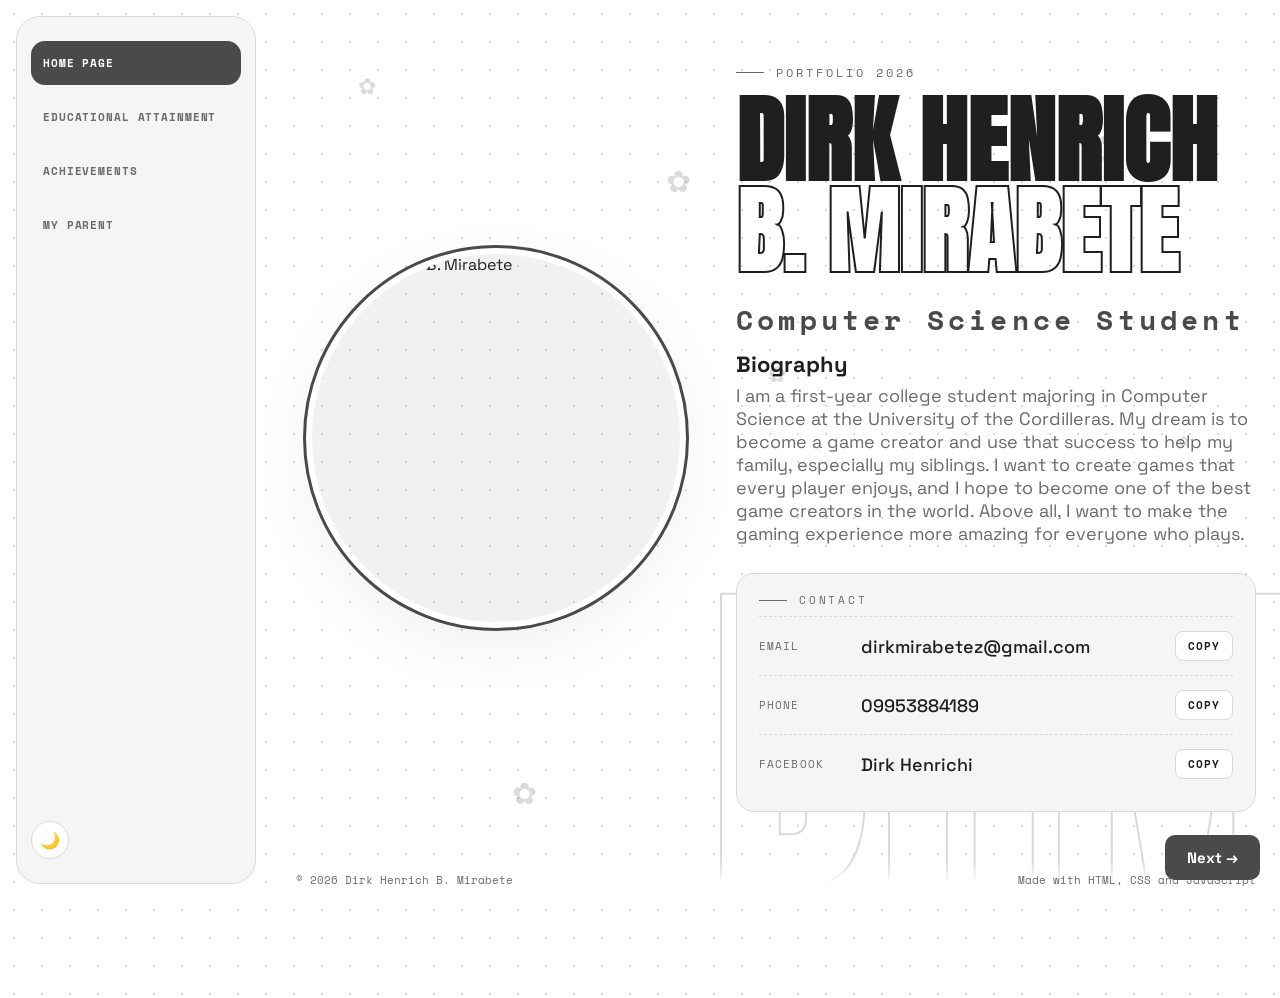
==== index.html @ df60d77c "Add files via upload" ====
<!DOCTYPE html>
<html lang="en" data-theme="light">
<head>
  <meta charset="UTF-8">
  <meta name="viewport" content="width=device-width, initial-scale=1.0">
  <title>Dirk Henrich B. Mirabete | Portfolio 2026</title>
  <link rel="stylesheet" href="style.css">
</head>
<body>
  <nav class="nav">
    <div class="nav-links">
      <a class="active" href="index.html">Home Page</a>
      <a href="education.html">Educational Attainment</a>
      <a href="achievements.html">Achievements</a>
      <a href="family.html">My parent</a>
    </div>
    <button class="theme-toggle" aria-label="Toggle theme"></button>
  </nav>

  <main>
    <section class="hero">
      <div class="photo"><img src="assets/dirk-portrait.png" alt="Dirk Henrich B. Mirabete" width="1254" height="1254"></div>
      <div>
        <div class="eyebrow">Portfolio 2026</div>
        <h1 class="name">Dirk Henrich<span class="outline">B. Mirabete</span></h1>
        <div class="course">Computer Science Student</div>
        <h2>Biography</h2>
        <p class="sub">I am a first-year college student majoring in Computer Science at the University of the Cordilleras. My dream is to become a game creator and use that success to help my family, especially my siblings. I want to create games that every player enjoys, and I hope to become one of the best game creators in the world. Above all, I want to make the gaming experience more amazing for everyone who plays.</p>

        <div class="contact">
          <div class="eyebrow">Contact</div>
          <div class="row"><span class="label">Email</span><span class="value">dirkmirabetez@gmail.com</span><button class="copy" data-copy="dirkmirabetez@gmail.com">COPY</button></div>
          <div class="row"><span class="label">Phone</span><span class="value">09953884189</span><button class="copy" data-copy="09953884189">COPY</button></div>
          <div class="row"><span class="label">Facebook</span><span class="value">Dirk Henrichi</span><button class="copy" data-copy="Dirk Henrichi">COPY</button></div>
        </div>
      </div>
    </section>
    <div class="bigtext">DHM</div>
  </main>

  <div class="pager">
    <a class="btn next" href="education.html">Next →</a>
  </div>
  <footer><span>© 2026 Dirk Henrich B. Mirabete</span><span>Made with HTML, CSS and JavaScript</span></footer>
  <script src="script.js"></script>
</body>
</html>
---- style.css ----
@import url('https://fonts.googleapis.com/css2?family=Anton&family=Space+Grotesk:wght@400;500;700&family=Space+Mono:wght@400;700&display=swap');

:root {
  --bg: #ffffff;
  --text: #1f1f1f;
  --muted: #6b6b6b;
  --accent: #4a4a4a;
  --accent-soft: rgba(74, 74, 74, 0.08);
  --card: #f5f5f5;
  --border: #d9d9d9;
  --petal: rgba(74, 74, 74, 0.2);
  --on-accent: #ffffff;
  --sidebar-width: 240px;
}
:root[data-theme="dark"] {
  --bg: #141414;
  --text: #ffffff;
  --muted: #a8a8a8;
  --accent: #cfcfcf;
  --accent-soft: rgba(207, 207, 207, 0.12);
  --card: #1e1e1e;
  --border: #333333;
  --petal: rgba(207, 207, 207, 0.25);
  --on-accent: #141414;
}

* { box-sizing: border-box; margin: 0; padding: 0; }
html { scroll-behavior: smooth; }
body {
  font-family: 'Space Grotesk', sans-serif;
  background: var(--bg);
  color: var(--text);
  min-height: 100vh;
  padding-left: calc(var(--sidebar-width) + 32px);
  overflow-x: hidden;
  transition: background .3s, color .3s;
  background-image: radial-gradient(var(--border) 1px, transparent 1px);
  background-size: 28px 28px;
}

/* NAV */
.nav {
  position: fixed; top: 16px; bottom: 16px; left: 16px;
  width: var(--sidebar-width);
  display: flex; flex-direction: column; align-items: stretch; justify-content: space-between; gap: 24px;
  overflow-y: auto;
  padding: 24px 14px; border-radius: 24px;
  background: var(--card); border: 1px solid var(--border);
  z-index: 50; backdrop-filter: blur(8px);
}
.nav-links { display: flex; flex-direction: column; gap: 10px; }
.nav-links a {
  font-family: 'Space Mono', monospace; font-size: 11px; font-weight: 700;
  letter-spacing: .08em; text-transform: uppercase; text-decoration: none;
  color: var(--muted); padding: 14px 12px; border-radius: 14px; transition: .2s;
}
.nav-links a:hover { color: var(--accent); }
.nav-links a.active { background: var(--accent); color: #fff; }
.nav-links a:focus-visible, .theme-toggle:focus-visible { outline: 2px solid var(--accent); outline-offset: 3px; }

.theme-toggle {
  border: 1px solid var(--border); background: var(--bg); color: var(--text);
  border-radius: 999px; width: 38px; height: 38px; cursor: pointer; font-size: 16px;
}

/* LAYOUT */
main { max-width: 1100px; margin: 0 auto; padding: 64px 24px 140px; position: relative; z-index: 2; }
.eyebrow {
  font-family: 'Space Mono', monospace; font-size: 12px; letter-spacing: .25em;
  color: var(--muted); display: flex; align-items: center; gap: 12px; text-transform: uppercase;
}
.eyebrow::before { content: ""; width: 28px; height: 1px; background: var(--muted); }

/* HOME */
.hero { display: grid; grid-template-columns: minmax(0, 1fr) minmax(0, 1.3fr); gap: 40px; align-items: center; min-height: 70vh; }
.photo {
  width: min(380px, 100%); aspect-ratio: 1; border-radius: 50%; margin: auto;
  border: 6px solid var(--bg); outline: 3px solid var(--accent);
  overflow: hidden; background: var(--accent-soft);
  display: grid; place-items: center; box-shadow: 0 20px 60px var(--accent-soft);
}
.photo img { width: 100%; height: 100%; object-fit: cover; }
.photo .initials { font-family: 'Anton'; font-size: 90px; color: var(--accent); }
.name {
  font-family: 'Anton', sans-serif; font-size: clamp(48px, 8vw, 96px);
  line-height: .95; text-transform: uppercase; margin: 14px 0 22px;
}
.name .outline { color: transparent; -webkit-text-stroke: 2px var(--text); display: block; }
.course { font-family: 'Space Mono', monospace; font-weight: 700; font-size: 28px; letter-spacing: .15em; color: var(--accent); }
.hero h2 { font-size: 22px; margin-top: 10px; }
.hero p.sub { color: var(--muted); margin-top: 6px; font-size: 18px; }

.contact { margin-top: 28px; background: var(--card); border: 1px solid var(--border); border-radius: 18px; padding: 18px 22px; }
.contact .eyebrow { font-size: 11px; margin-bottom: 8px; }
.row { display: grid; grid-template-columns: 90px 1fr auto; align-items: center; gap: 12px; padding: 14px 0; border-top: 1px dashed var(--border); }
.row .label { font-family: 'Space Mono', monospace; font-size: 11px; letter-spacing: .1em; color: var(--muted); text-transform: uppercase; }
.row .value { font-size: 18px; font-weight: 500; word-break: break-all; }
.copy {
  font-family: 'Space Mono', monospace; font-weight: 700; font-size: 11px; letter-spacing: .08em;
  border: 1px solid var(--border); background: var(--bg); color: var(--text);
  padding: 6px 12px; border-radius: 8px; cursor: pointer; transition: .2s;
}
.copy:hover, .copy.done { background: var(--accent); color: #fff; border-color: var(--accent); }

.bigtext {
  position: absolute; right: -20px; bottom: 40px; font-family: 'Anton'; font-size: 340px;
  color: transparent; -webkit-text-stroke: 2px var(--border); z-index: -1; line-height: 1; pointer-events: none;
}

/* SECTION PAGES */
.page-title { font-size: clamp(34px, 6vw, 60px); font-weight: 500; text-align: center; margin-bottom: 14px; }
.page-title span { color: var(--accent); }
.page-sub { text-align: center; color: var(--muted); max-width: 640px; margin: 0 auto 50px; font-size: 17px; }

.timeline { display: grid; grid-template-columns: repeat(3, 1fr); gap: 22px; }
.card {
  background: var(--card); border: 1px solid var(--border); border-radius: 18px;
  padding: 26px 22px; text-align: center; position: relative; transition: .25s;
}
.card:hover { transform: translateY(-6px); border-color: var(--accent); box-shadow: 0 14px 34px var(--accent-soft); }
.card .dot { position: absolute; top: -8px; left: 50%; transform: translateX(-50%); width: 16px; height: 16px; border-radius: 50%; background: var(--accent); box-shadow: 0 0 0 5px var(--accent-soft); }
.card .years { font-family: 'Space Mono', monospace; font-size: 11px; letter-spacing: .12em; color: var(--muted); text-transform: uppercase; }
.card h3 { font-size: 19px; margin: 8px 0 6px; font-weight: 500; }
.card p { color: var(--muted); font-size: 14px; }
.card .badge { width: 90px; height: 90px; margin: 18px auto 0; border-radius: 50%; border: 2px dashed var(--accent); display: grid; place-items: center; color: var(--accent); font-size: 11px; font-family: 'Space Mono', monospace; }
.card .icon { font-size: 38px; margin-bottom: 10px; }
.card .school-logo { width: 120px; height: auto; border: 0; border-radius: 0; }
.school-logo img { display: block; width: 100%; height: auto; }

.grid-3 { display: grid; grid-template-columns: repeat(auto-fit, minmax(240px, 1fr)); gap: 22px; }
.avatar { width: 110px; height: 110px; border-radius: 50%; margin: 0 auto 14px; border: 3px solid var(--accent); background: var(--accent-soft); display: grid; place-items: center; font-family: 'Anton'; font-size: 38px; color: var(--accent); overflow: hidden; }
.avatar img { width: 100%; height: 100%; object-fit: cover; }
.avatar img + span { display: none; }
.parents { grid-template-columns: minmax(0, 420px); justify-content: center; }
.parent-photo { margin: 0 0 16px; border-radius: 12px; overflow: hidden; border: 3px solid var(--accent); }
.parent-photo img { display: block; width: 100%; height: auto; }

.quote { text-align: center; font-size: 24px; max-width: 820px; margin-left: auto; margin-right: auto; line-height: 1.5; margin-top: 60px; font-weight: 300; color: var(--text); }
.quote b { color: var(--accent); font-weight: 500; }

/* PAGER */
.pager { position: fixed; right: 20px; bottom: 20px; display: flex; gap: 10px; z-index: 60; }
.btn {
  font-family: 'Space Grotesk'; font-weight: 700; font-size: 15px; text-decoration: none;
  background: var(--accent); color: #fff; padding: 11px 20px; border-radius: 10px; transition: .2s;
  border: 2px solid var(--accent);
}
.btn:hover { transform: translateY(-2px); box-shadow: 0 8px 20px var(--accent-soft); }
.btn.ghost { background: var(--bg); color: var(--accent); }
.btn.hidden { display: none; }

footer {
  position: fixed; left: calc(var(--sidebar-width) + 32px); bottom: 0; width: calc(100% - var(--sidebar-width) - 32px); padding: 12px 24px;
  display: flex; justify-content: space-between; font-family: 'Space Mono', monospace;
  font-size: 11px; color: var(--muted); background: linear-gradient(transparent, var(--bg) 60%); z-index: 5;
}

/* PETALS */
.petal { position: fixed; z-index: 1; pointer-events: none; color: var(--petal); animation: float 9s ease-in-out infinite; }
@keyframes float { 0%,100% { transform: translateY(0) rotate(0); } 50% { transform: translateY(-18px) rotate(25deg); } }

/* RESPONSIVE */
@media (max-width: 1180px) {
  .hero { grid-template-columns: 1fr; gap: 30px; }
  .timeline { grid-template-columns: 1fr; }
  .bigtext { display: none; }
  footer span:last-child { display: none; }
}
@media (max-width: 860px) {
  body { padding-left: 0; }
  .nav { position: relative; inset: auto; width: calc(100% - 32px); margin: 16px; padding: 12px; flex-direction: row; align-items: center; gap: 8px; }
  .nav-links { flex-direction: row; flex-wrap: wrap; gap: 6px; }
  .theme-toggle { flex-shrink: 0; }
  main { padding-top: 32px; }
  footer { left: 0; width: 100%; }
  .hero { grid-template-columns: 1fr; gap: 30px; text-align: left; }
  .timeline { grid-template-columns: 1fr; }
  .bigtext { display: none; }
  .nav-links a { padding: 6px 8px; font-size: 10px; }
  footer span:last-child { display: none; }
  .row { grid-template-columns: 70px 1fr auto; }
}
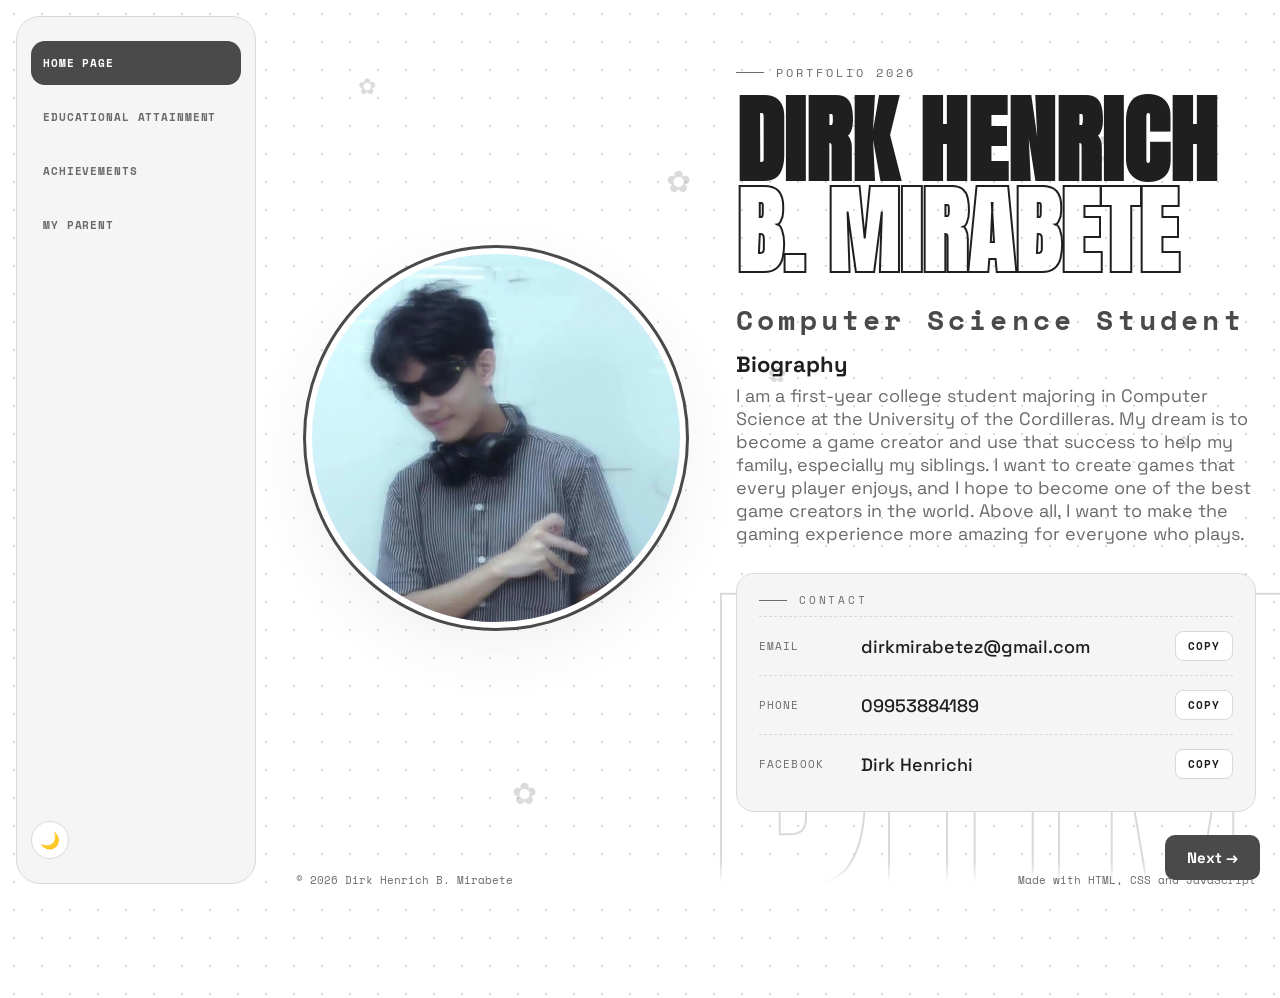
==== commit bc90b37c: "replaced some code and pasted code from a friend's repo" ====
--- a/index.html
+++ b/index.html
@@ -1,3 +1,4 @@
+
 <!DOCTYPE html>
 <html lang="en" data-theme="light">
 <head>
@@ -19,7 +20,9 @@
 
   <main>
     <section class="hero">
-      <div class="photo"><img src="assets/dirk-portrait.png" alt="Dirk Henrich B. Mirabete" width="1254" height="1254"></div>
+      <div class="photo">
+        <img src="photo.jpg.jpg" alt="Dirk Henrich B. Mirabete" width="1254" height="1254">
+      </div>
       <div>
         <div class="eyebrow">Portfolio 2026</div>
         <h1 class="name">Dirk Henrich<span class="outline">B. Mirabete</span></h1>
@@ -29,9 +32,21 @@
 
         <div class="contact">
           <div class="eyebrow">Contact</div>
-          <div class="row"><span class="label">Email</span><span class="value">dirkmirabetez@gmail.com</span><button class="copy" data-copy="dirkmirabetez@gmail.com">COPY</button></div>
-          <div class="row"><span class="label">Phone</span><span class="value">09953884189</span><button class="copy" data-copy="09953884189">COPY</button></div>
-          <div class="row"><span class="label">Facebook</span><span class="value">Dirk Henrichi</span><button class="copy" data-copy="Dirk Henrichi">COPY</button></div>
+          <div class="row">
+            <span class="label">Email</span>
+            <span class="value">dirkmirabetez@gmail.com</span>
+            <button class="copy" data-copy="dirkmirabetez@gmail.com">COPY</button>
+          </div>
+          <div class="row">
+            <span class="label">Phone</span>
+            <span class="value">09953884189</span>
+            <button class="copy" data-copy="09953884189">COPY</button>
+          </div>
+          <div class="row">
+            <span class="label">Facebook</span>
+            <span class="value">Dirk Henrichi</span>
+            <button class="copy" data-copy="Dirk Henrichi">COPY</button>
+          </div>
         </div>
       </div>
     </section>
@@ -41,7 +56,12 @@
   <div class="pager">
     <a class="btn next" href="education.html">Next →</a>
   </div>
-  <footer><span>© 2026 Dirk Henrich B. Mirabete</span><span>Made with HTML, CSS and JavaScript</span></footer>
+
+  <footer>
+    <span>© 2026 Dirk Henrich B. Mirabete</span>
+    <span>Made with HTML, CSS and JavaScript</span>
+  </footer>
+
   <script src="script.js"></script>
 </body>
 </html>
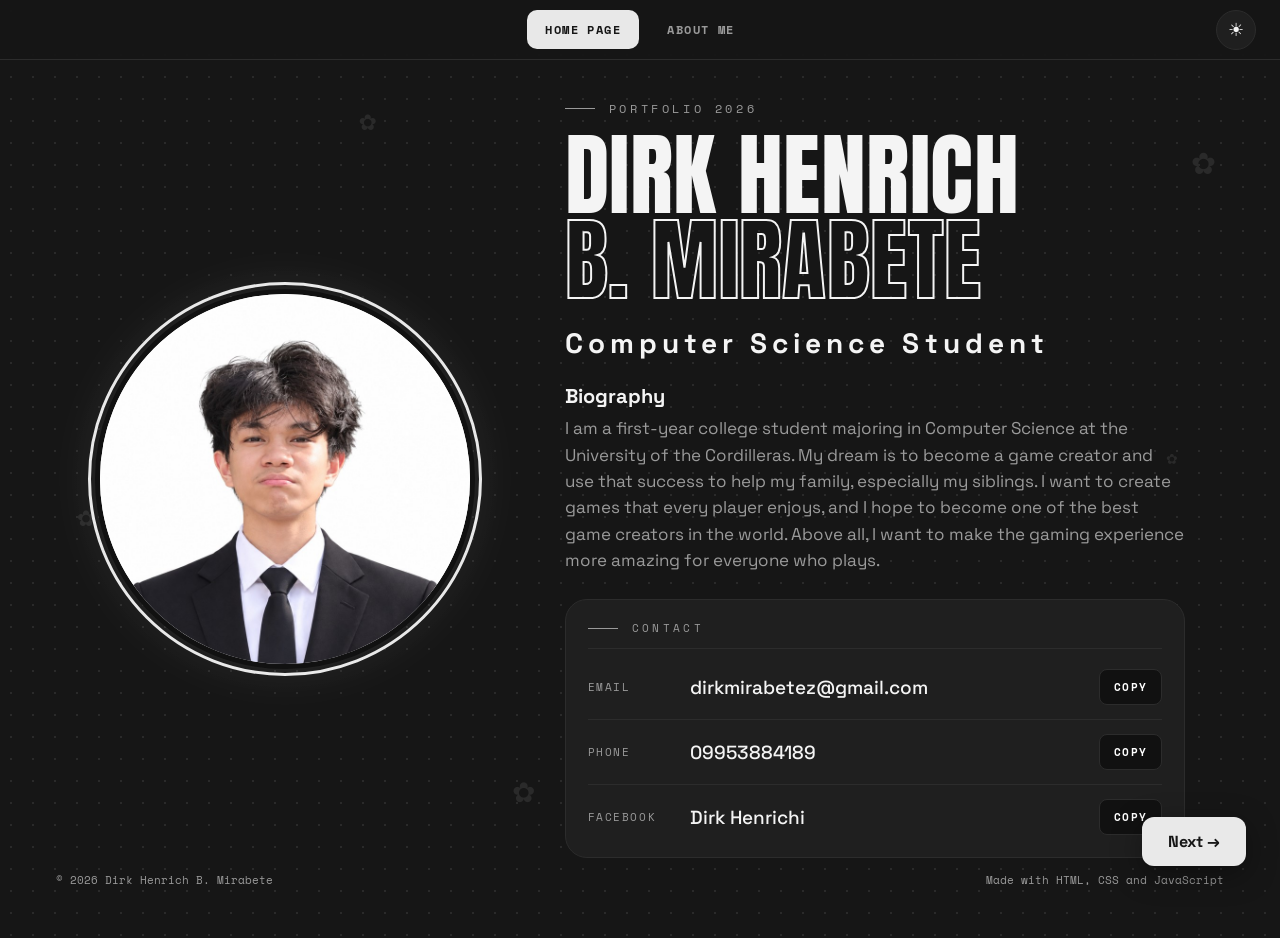
==== commit f6c16f4c: "Add files via upload" ====
--- a/index.html
+++ b/index.html
@@ -1,67 +1,257 @@
-
 <!DOCTYPE html>
-<html lang="en" data-theme="light">
+<html lang="en">
 <head>
-  <meta charset="UTF-8">
-  <meta name="viewport" content="width=device-width, initial-scale=1.0">
-  <title>Dirk Henrich B. Mirabete | Portfolio 2026</title>
-  <link rel="stylesheet" href="style.css">
+<meta charset="UTF-8">
+<meta name="viewport" content="width=device-width, initial-scale=1">
+<title>Dirk Henrich B. Mirabete — Portfolio 2026</title>
+<link rel="preconnect" href="https://fonts.googleapis.com">
+<link rel="preconnect" href="https://fonts.gstatic.com" crossorigin>
+<link href="https://fonts.googleapis.com/css2?family=Anton&family=Space+Grotesk:wght@400;500;700&family=Space+Mono:wght@400;700&display=swap" rel="stylesheet">
+<style>
+  :root{
+    --bg:#161616; --panel:#1f1f1f; --line:#2c2c2c; --text:#f4f4f4; --muted:#9a9a9a; --accent:#e8e8e8; --accent-text:#161616; --dot:#2a2a2a;
+  }
+  [data-theme="light"]{
+    --bg:#f3f1ec; --panel:#ffffff; --line:#dcd8cf; --text:#161616; --muted:#6b6b6b; --accent:#161616; --accent-text:#f4f4f4; --dot:#d9d5cb;
+  }
+  *{box-sizing:border-box;margin:0;padding:0}
+  html,body{height:100%}
+  body{
+    background:var(--bg); color:var(--text);
+    font-family:'Space Grotesk',system-ui,sans-serif;
+    background-image:radial-gradient(var(--dot) 1px, transparent 1px);
+    background-size:22px 22px;
+    overflow-x:hidden;
+  }
+  /* NAV */
+  nav{
+    position:fixed; top:0; left:0; right:0; height:60px; z-index:20;
+    display:flex; justify-content:center; align-items:center; gap:10px;
+    background:color-mix(in srgb,var(--bg) 92%,transparent); border-bottom:1px solid var(--line);
+    backdrop-filter:blur(8px);
+  }
+  nav button.tab{
+    font-family:'Space Mono',monospace; font-weight:700; font-size:12px; letter-spacing:.12em; text-transform:uppercase;
+    background:transparent; color:var(--muted); border:0; padding:11px 18px; border-radius:10px; cursor:pointer; transition:.2s;
+  }
+  nav button.tab:hover{color:var(--text)}
+  nav button.tab.active{background:var(--accent); color:var(--accent-text)}
+  #theme{
+    position:absolute; right:24px; top:10px; width:40px; height:40px; border-radius:50%;
+    background:var(--panel); border:1px solid var(--line); cursor:pointer; font-size:18px; color:var(--text);
+  }
+  /* PAGES */
+  .page{display:none; min-height:100vh; padding:100px 6vw 80px; position:relative; animation:fade .5s ease}
+  .page.active{display:flex}
+  @keyframes fade{from{opacity:0;transform:translateY(12px)}to{opacity:1;transform:none}}
+
+  /* HOME */
+  #home{align-items:center; justify-content:center; gap:7vw; flex-wrap:wrap}
+  .photo-wrap{position:relative; flex:0 0 auto}
+  .photo-wrap::before{content:""; position:absolute; inset:-60px; background:radial-gradient(circle,rgba(255,255,255,.07),transparent 65%); z-index:0}
+  .photo{
+    position:relative; z-index:1; width:min(380px,70vw); aspect-ratio:1; border-radius:50%;
+    border:5px solid #111; outline:3px solid #e9e9e9; outline-offset:4px; overflow:hidden; background:#fff;
+    box-shadow:0 0 60px rgba(255,255,255,.08);
+  }
+  .photo img{width:100%;height:100%;object-fit:cover;object-position:50% 30%;display:block;transform:scale(1.15);transform-origin:50% 38%}
+  .intro{max-width:620px; position:relative}
+  .eyebrow{font-family:'Space Mono',monospace; font-size:12px; letter-spacing:.3em; color:var(--muted); display:flex; align-items:center; gap:14px; text-transform:uppercase}
+  .eyebrow::before{content:""; width:30px; height:1px; background:var(--muted)}
+  h1{font-family:'Anton',Impact,sans-serif; font-weight:400; text-transform:uppercase; line-height:.95; font-size:clamp(48px,7vw,96px); margin:16px 0 22px; letter-spacing:.005em}
+  h1 .outline{color:transparent; -webkit-text-stroke:2px var(--text)}
+  .role{font-family:'Space Grotesk'; font-weight:700; letter-spacing:.18em; font-size:clamp(20px,2.4vw,28px); margin-bottom:22px}
+  .intro h3{font-size:20px; margin-bottom:6px}
+  .intro p.bio{color:var(--muted); line-height:1.55; font-size:17px; margin-bottom:26px}
+  .contact{background:var(--panel); border:1px solid var(--line); border-radius:22px; padding:20px 22px}
+  .contact .eyebrow{font-size:11px; margin-bottom:6px; padding-bottom:12px; border-bottom:1px solid var(--line)}
+  .row{display:flex; align-items:center; gap:18px; padding:14px 0; border-bottom:1px solid var(--line)}
+  .row:last-child{border-bottom:0; padding-bottom:2px}
+  .row .k{font-family:'Space Mono',monospace; font-size:11px; letter-spacing:.14em; color:var(--muted); width:84px; text-transform:uppercase}
+  .row .v{flex:1; font-size:19px; font-weight:500; word-break:break-all}
+  .copy{font-family:'Space Mono',monospace; font-weight:700; font-size:11px; letter-spacing:.1em; background:#111; color:#fff; border:1px solid var(--line); border-radius:8px; padding:9px 14px; cursor:pointer; transition:.2s}
+  [data-theme="light"] .copy{background:#161616}
+  .copy:hover{transform:translateY(-1px); background:#000}
+  .copy.done{background:#2f7d4f}
+
+  /* ABOUT */
+  #about{flex-direction:column; align-items:center}
+  .about-grid{width:100%; max-width:1100px; display:grid; grid-template-columns:1fr 1fr; gap:28px}
+  .about-head{grid-column:1/-1}
+  .about-head h2{font-family:'Anton'; font-weight:400; text-transform:uppercase; font-size:clamp(44px,6vw,80px); line-height:1; margin-top:12px}
+  .about-head h2 .outline{color:transparent; -webkit-text-stroke:2px var(--text)}
+  .card{background:var(--panel); border:1px solid var(--line); border-radius:22px; padding:28px}
+  .card.wide{grid-column:1/-1}
+  .card h4{font-family:'Space Mono',monospace; font-size:12px; letter-spacing:.22em; text-transform:uppercase; color:var(--muted); margin-bottom:16px; display:flex; align-items:center; gap:12px}
+  .card h4::before{content:""; width:24px; height:1px; background:var(--muted)}
+  .card p{color:var(--muted); line-height:1.65; font-size:17px}
+  .card p + p{margin-top:12px}
+  .facts{list-style:none}
+  .facts li{display:flex; justify-content:space-between; gap:16px; padding:12px 0; border-bottom:1px solid var(--line); font-size:16px}
+  .facts li:last-child{border-bottom:0}
+  .facts span:first-child{font-family:'Space Mono',monospace; font-size:11px; letter-spacing:.14em; color:var(--muted); text-transform:uppercase; padding-top:3px}
+  .facts span:last-child{text-align:right; font-weight:500}
+  .timeline{list-style:none; position:relative; padding-left:26px}
+  .timeline::before{content:""; position:absolute; left:6px; top:6px; bottom:6px; width:1px; background:var(--line)}
+  .timeline li{position:relative; padding:0 0 22px}
+  .timeline li:last-child{padding-bottom:0}
+  .timeline li::before{content:""; position:absolute; left:-26px; top:6px; width:13px; height:13px; border-radius:50%; background:var(--bg); border:2px solid var(--text)}
+  .timeline .yr{font-family:'Space Mono',monospace; font-size:12px; letter-spacing:.14em; color:var(--muted)}
+  .timeline .t{font-size:19px; font-weight:700; margin:3px 0 2px}
+  .timeline .d{color:var(--muted); font-size:15px; line-height:1.5}
+
+  .skills{display:flex; flex-wrap:wrap; gap:12px}
+  .chip{font-weight:700; font-size:17px; padding:12px 20px; border-radius:999px; border:1px solid var(--line); background:var(--bg); transition:.2s}
+  .chip:hover{background:var(--accent); color:var(--accent-text); transform:translateY(-2px)}
+
+  /* decor */
+  .flower{position:fixed; color:var(--dot); font-size:22px; pointer-events:none; z-index:0; animation:float 7s ease-in-out infinite}
+  @keyframes float{50%{transform:translateY(-10px) rotate(25deg)}}
+
+  /* footer + next */
+  footer{position:fixed; bottom:0; left:0; right:0; padding:12px 56px; display:flex; justify-content:space-between; font-family:'Space Mono',monospace; font-size:11px; color:var(--muted); z-index:10; pointer-events:none}
+  #next{
+    position:fixed; right:34px; bottom:34px; z-index:30; background:#e9e9e9; color:#161616; border:0; border-radius:12px;
+    padding:14px 26px; font-family:'Space Grotesk'; font-weight:700; font-size:16px; cursor:pointer; box-shadow:0 8px 30px rgba(0,0,0,.35); transition:.2s
+  }
+  #next:hover{transform:translateY(-2px)}
+
+  @media (max-width:820px){
+    .about-grid{grid-template-columns:1fr}
+    nav button.tab{padding:10px 12px; font-size:11px}
+    #theme{right:12px}
+    footer{padding:10px 18px; font-size:9px}
+    .row{flex-wrap:wrap; gap:8px}
+    .row .k{width:100%}
+  }
+</style>
 </head>
 <body>
-  <nav class="nav">
-    <div class="nav-links">
-      <a class="active" href="index.html">Home Page</a>
-      <a href="education.html">Educational Attainment</a>
-      <a href="achievements.html">Achievements</a>
-      <a href="family.html">My parent</a>
-    </div>
-    <button class="theme-toggle" aria-label="Toggle theme"></button>
-  </nav>
-
-  <main>
-    <section class="hero">
-      <div class="photo">
-        <img src="photo.jpg.jpg" alt="Dirk Henrich B. Mirabete" width="1254" height="1254">
+
+<nav>
+  <button class="tab active" data-page="home">Home Page</button>
+  <button class="tab" data-page="about">About Me</button>
+  <button id="theme" title="Toggle theme" aria-label="Toggle theme">☀</button>
+</nav>
+
+<span class="flower" style="left:28%;top:12%">✿</span>
+<span class="flower" style="left:6%;top:56%;animation-delay:-2s">✿</span>
+<span class="flower" style="right:5%;top:16%;font-size:30px;animation-delay:-4s">✿</span>
+<span class="flower" style="right:8%;top:50%;font-size:14px;animation-delay:-1s">✿</span>
+<span class="flower" style="left:40%;bottom:10%;font-size:28px;animation-delay:-3s">✿</span>
+
+<!-- HOME -->
+<section class="page active" id="home">
+  <div class="photo-wrap">
+    <div class="photo"><img src="[data-uri]" alt="Dirk Henrich B. Mirabete"></div>
+  </div>
+  <div class="intro">
+    <div class="eyebrow">Portfolio 2026</div>
+    <h1>Dirk Henrich<br><span class="outline">B. Mirabete</span></h1>
+    <div class="role">Computer Science Student</div>
+    <h3>Biography</h3>
+    <p class="bio">I am a first-year college student majoring in Computer Science at the University of the Cordilleras. My dream is to become a game creator and use that success to help my family, especially my siblings. I want to create games that every player enjoys, and I hope to become one of the best game creators in the world. Above all, I want to make the gaming experience more amazing for everyone who plays.</p>
+
+    <div class="contact">
+      <div class="eyebrow">Contact</div>
+      <div class="row"><span class="k">Email</span><span class="v">dirkmirabetez@gmail.com</span><button class="copy" data-copy="dirkmirabetez@gmail.com">COPY</button></div>
+      <div class="row"><span class="k">Phone</span><span class="v">09953884189</span><button class="copy" data-copy="09953884189">COPY</button></div>
+      <div class="row"><span class="k">Facebook</span><span class="v">Dirk Henrichi</span><button class="copy" data-copy="Dirk Henrichi">COPY</button></div>
+    </div>
+  </div>
+</section>
+
+<!-- ABOUT ME -->
+<section class="page" id="about">
+  <div class="about-grid">
+    <div class="about-head">
+      <div class="eyebrow">Get to know me</div>
+      <h2>About <span class="outline">Me</span></h2>
+    </div>
+
+    <div class="card">
+      <h4>Who I Am</h4>
+      <p>I'm Dirk Henrich B. Mirabete, a 19-year-old first-year Computer Science student at the University of the Cordilleras.</p>
+      <p>I dream of becoming one of the best game creators in the world, making every player's experience more amazing, and using that success to take care of my family, especially my siblings.</p>
+    </div>
+
+    <div class="card">
+      <h4>Quick Facts</h4>
+      <ul class="facts">
+        <li><span>Name</span><span>Dirk Henrich B. Mirabete</span></li>
+        <li><span>Age</span><span>19</span></li>
+        <li><span>School</span><span>University of the Cordilleras</span></li>
+        <li><span>Course</span><span>Computer Science</span></li>
+        <li><span>Goal</span><span>Game Creator</span></li>
+      </ul>
+    </div>
+
+    <div class="card wide">
+      <h4>Skills</h4>
+      <div class="skills">
+        <span class="chip">🎨 Good at Arts</span>
+        <span class="chip">✨ Creative</span>
+        <span class="chip">📚 Easy to Learn</span>
+        <span class="chip">💻 Easy Code</span>
       </div>
-      <div>
-        <div class="eyebrow">Portfolio 2026</div>
-        <h1 class="name">Dirk Henrich<span class="outline">B. Mirabete</span></h1>
-        <div class="course">Computer Science Student</div>
-        <h2>Biography</h2>
-        <p class="sub">I am a first-year college student majoring in Computer Science at the University of the Cordilleras. My dream is to become a game creator and use that success to help my family, especially my siblings. I want to create games that every player enjoys, and I hope to become one of the best game creators in the world. Above all, I want to make the gaming experience more amazing for everyone who plays.</p>
-
-        <div class="contact">
-          <div class="eyebrow">Contact</div>
-          <div class="row">
-            <span class="label">Email</span>
-            <span class="value">dirkmirabetez@gmail.com</span>
-            <button class="copy" data-copy="dirkmirabetez@gmail.com">COPY</button>
-          </div>
-          <div class="row">
-            <span class="label">Phone</span>
-            <span class="value">09953884189</span>
-            <button class="copy" data-copy="09953884189">COPY</button>
-          </div>
-          <div class="row">
-            <span class="label">Facebook</span>
-            <span class="value">Dirk Henrichi</span>
-            <button class="copy" data-copy="Dirk Henrichi">COPY</button>
-          </div>
-        </div>
-      </div>
-    </section>
-    <div class="bigtext">DHM</div>
-  </main>
-
-  <div class="pager">
-    <a class="btn next" href="education.html">Next →</a>
+    </div>
+
+    <div class="card wide">
+      <h4>School Attainment</h4>
+      <ul class="timeline">
+        <li><div class="yr">2026 — PRESENT</div><div class="t">University of the Cordilleras</div><div class="d">Bachelor of Science in Computer Science · First Year</div></li>
+        <li><div class="yr">2024 — 2026</div><div class="t">Senior High School</div><div class="d">AMA Computer College Baguio</div></li>
+        <li><div class="yr">2020 — 2023</div><div class="t">Junior High School</div><div class="d">Bakakeng High School</div></li>
+        <li><div class="yr">2013 — 2019</div><div class="t">Elementary</div><div class="d">Bakakeng Elementary School</div></li>
+      </ul>
+    </div>
+
+    <div class="card wide">
+      <h4>Achievements</h4>
+      <ul class="timeline">
+        <li><div class="yr">2016</div><div class="t">Top 10 in Elementary School</div><div class="d">Grade 3</div></li>
+        <li><div class="yr">2016</div><div class="t">Top 10 in Group Competition</div><div class="d">Math</div></li>
+      </ul>
+    </div>
   </div>
-
-  <footer>
-    <span>© 2026 Dirk Henrich B. Mirabete</span>
-    <span>Made with HTML, CSS and JavaScript</span>
-  </footer>
-
-  <script src="script.js"></script>
+</section>
+
+<footer>
+  <span>© 2026 Dirk Henrich B. Mirabete</span>
+  <span>Made with HTML, CSS and JavaScript</span>
+</footer>
+
+<button id="next">Next →</button>
+
+<script>
+  const pages = ['home','about'];
+  let current = 0;
+
+  function show(name){
+    current = pages.indexOf(name);
+    document.querySelectorAll('.page').forEach(p => p.classList.toggle('active', p.id === name));
+    document.querySelectorAll('nav .tab').forEach(t => t.classList.toggle('active', t.dataset.page === name));
+    const next = document.getElementById('next');
+    next.textContent = current === pages.length - 1 ? '← Back' : 'Next →';
+    window.scrollTo({top:0,behavior:'smooth'});
+  }
+  document.querySelectorAll('nav .tab').forEach(t => t.addEventListener('click', () => show(t.dataset.page)));
+  document.getElementById('next').addEventListener('click', () => show(pages[(current + 1) % pages.length]));
+
+  document.querySelectorAll('.copy').forEach(btn => btn.addEventListener('click', async () => {
+    try { await navigator.clipboard.writeText(btn.dataset.copy); } catch(e) {
+      const t = document.createElement('textarea'); t.value = btn.dataset.copy; document.body.appendChild(t); t.select(); document.execCommand('copy'); t.remove();
+    }
+    btn.textContent = 'COPIED'; btn.classList.add('done');
+    setTimeout(() => { btn.textContent = 'COPY'; btn.classList.remove('done'); }, 1400);
+  }));
+
+  const themeBtn = document.getElementById('theme');
+  themeBtn.addEventListener('click', () => {
+    const light = document.documentElement.getAttribute('data-theme') === 'light';
+    document.documentElement.setAttribute('data-theme', light ? 'dark' : 'light');
+    themeBtn.textContent = light ? '☀' : '☾';
+  });
+</script>
 </body>
 </html>
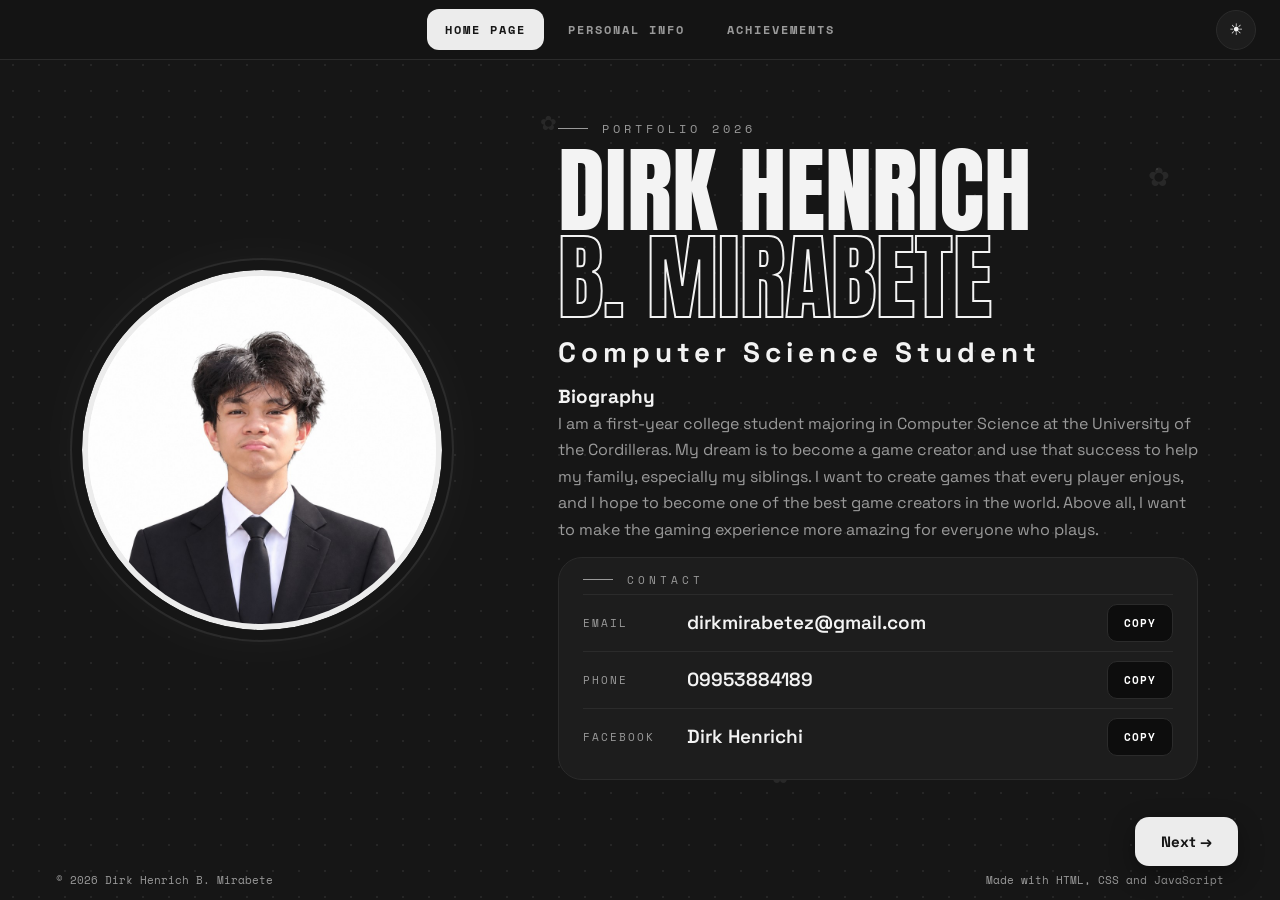
==== commit 62f3da84: "Add files via upload" ====
--- a/index.html
+++ b/index.html
@@ -1,257 +1,311 @@
 <!DOCTYPE html>
-<html lang="en">
+<html lang="en" data-theme="dark">
 <head>
 <meta charset="UTF-8">
 <meta name="viewport" content="width=device-width, initial-scale=1">
-<title>Dirk Henrich B. Mirabete — Portfolio 2026</title>
-<link rel="preconnect" href="https://fonts.googleapis.com">
-<link rel="preconnect" href="https://fonts.gstatic.com" crossorigin>
-<link href="https://fonts.googleapis.com/css2?family=Anton&family=Space+Grotesk:wght@400;500;700&family=Space+Mono:wght@400;700&display=swap" rel="stylesheet">
+<title>Dirk Henrich B. Mirabete | Portfolio 2026</title>
+<link href="https://fonts.googleapis.com/css2?family=Anton&family=Space+Grotesk:wght@400;500;600;700&family=Space+Mono:wght@400;700&display=swap" rel="stylesheet">
 <style>
-  :root{
-    --bg:#161616; --panel:#1f1f1f; --line:#2c2c2c; --text:#f4f4f4; --muted:#9a9a9a; --accent:#e8e8e8; --accent-text:#161616; --dot:#2a2a2a;
-  }
-  [data-theme="light"]{
-    --bg:#f3f1ec; --panel:#ffffff; --line:#dcd8cf; --text:#161616; --muted:#6b6b6b; --accent:#161616; --accent-text:#f4f4f4; --dot:#d9d5cb;
-  }
-  *{box-sizing:border-box;margin:0;padding:0}
-  html,body{height:100%}
-  body{
-    background:var(--bg); color:var(--text);
-    font-family:'Space Grotesk',system-ui,sans-serif;
-    background-image:radial-gradient(var(--dot) 1px, transparent 1px);
-    background-size:22px 22px;
-    overflow-x:hidden;
-  }
-  /* NAV */
-  nav{
-    position:fixed; top:0; left:0; right:0; height:60px; z-index:20;
-    display:flex; justify-content:center; align-items:center; gap:10px;
-    background:color-mix(in srgb,var(--bg) 92%,transparent); border-bottom:1px solid var(--line);
-    backdrop-filter:blur(8px);
-  }
-  nav button.tab{
-    font-family:'Space Mono',monospace; font-weight:700; font-size:12px; letter-spacing:.12em; text-transform:uppercase;
-    background:transparent; color:var(--muted); border:0; padding:11px 18px; border-radius:10px; cursor:pointer; transition:.2s;
-  }
-  nav button.tab:hover{color:var(--text)}
-  nav button.tab.active{background:var(--accent); color:var(--accent-text)}
-  #theme{
-    position:absolute; right:24px; top:10px; width:40px; height:40px; border-radius:50%;
-    background:var(--panel); border:1px solid var(--line); cursor:pointer; font-size:18px; color:var(--text);
-  }
-  /* PAGES */
-  .page{display:none; min-height:100vh; padding:100px 6vw 80px; position:relative; animation:fade .5s ease}
-  .page.active{display:flex}
-  @keyframes fade{from{opacity:0;transform:translateY(12px)}to{opacity:1;transform:none}}
-
-  /* HOME */
-  #home{align-items:center; justify-content:center; gap:7vw; flex-wrap:wrap}
-  .photo-wrap{position:relative; flex:0 0 auto}
-  .photo-wrap::before{content:""; position:absolute; inset:-60px; background:radial-gradient(circle,rgba(255,255,255,.07),transparent 65%); z-index:0}
-  .photo{
-    position:relative; z-index:1; width:min(380px,70vw); aspect-ratio:1; border-radius:50%;
-    border:5px solid #111; outline:3px solid #e9e9e9; outline-offset:4px; overflow:hidden; background:#fff;
-    box-shadow:0 0 60px rgba(255,255,255,.08);
-  }
-  .photo img{width:100%;height:100%;object-fit:cover;object-position:50% 30%;display:block;transform:scale(1.15);transform-origin:50% 38%}
-  .intro{max-width:620px; position:relative}
-  .eyebrow{font-family:'Space Mono',monospace; font-size:12px; letter-spacing:.3em; color:var(--muted); display:flex; align-items:center; gap:14px; text-transform:uppercase}
-  .eyebrow::before{content:""; width:30px; height:1px; background:var(--muted)}
-  h1{font-family:'Anton',Impact,sans-serif; font-weight:400; text-transform:uppercase; line-height:.95; font-size:clamp(48px,7vw,96px); margin:16px 0 22px; letter-spacing:.005em}
-  h1 .outline{color:transparent; -webkit-text-stroke:2px var(--text)}
-  .role{font-family:'Space Grotesk'; font-weight:700; letter-spacing:.18em; font-size:clamp(20px,2.4vw,28px); margin-bottom:22px}
-  .intro h3{font-size:20px; margin-bottom:6px}
-  .intro p.bio{color:var(--muted); line-height:1.55; font-size:17px; margin-bottom:26px}
-  .contact{background:var(--panel); border:1px solid var(--line); border-radius:22px; padding:20px 22px}
-  .contact .eyebrow{font-size:11px; margin-bottom:6px; padding-bottom:12px; border-bottom:1px solid var(--line)}
-  .row{display:flex; align-items:center; gap:18px; padding:14px 0; border-bottom:1px solid var(--line)}
-  .row:last-child{border-bottom:0; padding-bottom:2px}
-  .row .k{font-family:'Space Mono',monospace; font-size:11px; letter-spacing:.14em; color:var(--muted); width:84px; text-transform:uppercase}
-  .row .v{flex:1; font-size:19px; font-weight:500; word-break:break-all}
-  .copy{font-family:'Space Mono',monospace; font-weight:700; font-size:11px; letter-spacing:.1em; background:#111; color:#fff; border:1px solid var(--line); border-radius:8px; padding:9px 14px; cursor:pointer; transition:.2s}
-  [data-theme="light"] .copy{background:#161616}
-  .copy:hover{transform:translateY(-1px); background:#000}
-  .copy.done{background:#2f7d4f}
-
-  /* ABOUT */
-  #about{flex-direction:column; align-items:center}
-  .about-grid{width:100%; max-width:1100px; display:grid; grid-template-columns:1fr 1fr; gap:28px}
-  .about-head{grid-column:1/-1}
-  .about-head h2{font-family:'Anton'; font-weight:400; text-transform:uppercase; font-size:clamp(44px,6vw,80px); line-height:1; margin-top:12px}
-  .about-head h2 .outline{color:transparent; -webkit-text-stroke:2px var(--text)}
-  .card{background:var(--panel); border:1px solid var(--line); border-radius:22px; padding:28px}
-  .card.wide{grid-column:1/-1}
-  .card h4{font-family:'Space Mono',monospace; font-size:12px; letter-spacing:.22em; text-transform:uppercase; color:var(--muted); margin-bottom:16px; display:flex; align-items:center; gap:12px}
-  .card h4::before{content:""; width:24px; height:1px; background:var(--muted)}
-  .card p{color:var(--muted); line-height:1.65; font-size:17px}
-  .card p + p{margin-top:12px}
-  .facts{list-style:none}
-  .facts li{display:flex; justify-content:space-between; gap:16px; padding:12px 0; border-bottom:1px solid var(--line); font-size:16px}
-  .facts li:last-child{border-bottom:0}
-  .facts span:first-child{font-family:'Space Mono',monospace; font-size:11px; letter-spacing:.14em; color:var(--muted); text-transform:uppercase; padding-top:3px}
-  .facts span:last-child{text-align:right; font-weight:500}
-  .timeline{list-style:none; position:relative; padding-left:26px}
-  .timeline::before{content:""; position:absolute; left:6px; top:6px; bottom:6px; width:1px; background:var(--line)}
-  .timeline li{position:relative; padding:0 0 22px}
-  .timeline li:last-child{padding-bottom:0}
-  .timeline li::before{content:""; position:absolute; left:-26px; top:6px; width:13px; height:13px; border-radius:50%; background:var(--bg); border:2px solid var(--text)}
-  .timeline .yr{font-family:'Space Mono',monospace; font-size:12px; letter-spacing:.14em; color:var(--muted)}
-  .timeline .t{font-size:19px; font-weight:700; margin:3px 0 2px}
-  .timeline .d{color:var(--muted); font-size:15px; line-height:1.5}
-
-  .skills{display:flex; flex-wrap:wrap; gap:12px}
-  .chip{font-weight:700; font-size:17px; padding:12px 20px; border-radius:999px; border:1px solid var(--line); background:var(--bg); transition:.2s}
-  .chip:hover{background:var(--accent); color:var(--accent-text); transform:translateY(-2px)}
-
-  /* decor */
-  .flower{position:fixed; color:var(--dot); font-size:22px; pointer-events:none; z-index:0; animation:float 7s ease-in-out infinite}
-  @keyframes float{50%{transform:translateY(-10px) rotate(25deg)}}
-
-  /* footer + next */
-  footer{position:fixed; bottom:0; left:0; right:0; padding:12px 56px; display:flex; justify-content:space-between; font-family:'Space Mono',monospace; font-size:11px; color:var(--muted); z-index:10; pointer-events:none}
-  #next{
-    position:fixed; right:34px; bottom:34px; z-index:30; background:#e9e9e9; color:#161616; border:0; border-radius:12px;
-    padding:14px 26px; font-family:'Space Grotesk'; font-weight:700; font-size:16px; cursor:pointer; box-shadow:0 8px 30px rgba(0,0,0,.35); transition:.2s
-  }
-  #next:hover{transform:translateY(-2px)}
-
-  @media (max-width:820px){
-    .about-grid{grid-template-columns:1fr}
-    nav button.tab{padding:10px 12px; font-size:11px}
-    #theme{right:12px}
-    footer{padding:10px 18px; font-size:9px}
-    .row{flex-wrap:wrap; gap:8px}
-    .row .k{width:100%}
-  }
+:root{
+  --bg:#161616; --nav:#141414; --card:#1d1d1d; --line:#2b2b2b; --text:#f3f3f3; --muted:#9a9a9a;
+  --btn:#ececec; --btn-text:#161616; --chip:#161616; --dot:rgba(255,255,255,.07); --deco:rgba(255,255,255,.08);
+}
+[data-theme="light"]{
+  --bg:#f2f2f0; --nav:#fafaf8; --card:#ffffff; --line:#dcdcd8; --text:#161616; --muted:#6b6b6b;
+  --btn:#161616; --btn-text:#f3f3f3; --chip:#f2f2f0; --dot:rgba(0,0,0,.09); --deco:rgba(0,0,0,.1);
+}
+*{box-sizing:border-box;margin:0;padding:0}
+html,body{height:100%;overflow:hidden}
+body{
+  font-family:'Space Grotesk',sans-serif;color:var(--text);background:var(--bg);
+  background-image:radial-gradient(var(--dot) 1px,transparent 1px);background-size:26px 26px;
+  display:flex;flex-direction:column;transition:background-color .25s,color .25s;
+}
+.mono{font-family:'Space Mono',monospace}
+.anton{font-family:'Anton',sans-serif;font-weight:400;text-transform:uppercase}
+.outline{color:transparent;-webkit-text-stroke:2px var(--text)}
+
+/* decorations */
+.deco{position:fixed;color:var(--deco);pointer-events:none;z-index:0}
+
+/* NAV */
+nav{height:60px;flex:none;display:flex;align-items:center;justify-content:center;gap:6px;border-bottom:1px solid var(--line);background:var(--nav);position:relative;z-index:2}
+.tab{font-family:'Space Mono',monospace;font-weight:700;font-size:12px;letter-spacing:2px;text-transform:uppercase;color:var(--muted);background:transparent;border:0;border-radius:12px;padding:12px 18px;cursor:pointer;transition:.2s}
+.tab:hover{color:var(--text)}
+.tab.active{background:var(--btn);color:var(--btn-text)}
+#theme{position:absolute;right:24px;width:40px;height:40px;border-radius:50%;border:1px solid var(--line);background:var(--card);color:var(--text);font-size:16px;cursor:pointer}
+
+/* PAGES */
+main{flex:1;min-height:0;position:relative;z-index:1}
+.page{position:absolute;inset:0;padding:20px 60px 80px;display:none;overflow:hidden}
+.page.active{display:flex;animation:in .4s ease}
+@keyframes in{from{opacity:0;transform:translateY(10px)}to{opacity:1;transform:none}}
+
+.eyebrow{font-family:'Space Mono',monospace;font-size:12px;letter-spacing:4px;text-transform:uppercase;color:var(--muted);display:flex;align-items:center;gap:14px}
+.eyebrow::before{content:"";width:30px;height:1px;background:var(--muted)}
+
+.card{background:var(--card);border:1px solid var(--line);border-radius:24px;padding:18px 24px}
+.card .eyebrow{font-size:11px;margin-bottom:12px}
+
+/* HOME */
+#home{align-items:center;justify-content:center;gap:9vw}
+.photo{flex:none;width:min(40vh,390px);aspect-ratio:1;border-radius:50%;border:6px solid var(--btn);outline:10px solid var(--bg);box-shadow:0 0 0 12px var(--line),0 0 70px rgba(255,255,255,.05);overflow:hidden;position:relative;background:#fff;display:flex;align-items:center;justify-content:center}
+.photo span{font-family:'Anton',sans-serif;font-size:60px;color:#161616}
+.photo img{position:absolute;inset:0;width:100%;height:100%;object-fit:cover;background:#fff}
+.intro{max-width:640px}
+.intro h1{font-size:clamp(46px,10.5vh,98px);line-height:.92;margin:10px 0 14px}
+.role{font-weight:700;font-size:clamp(18px,3.1vh,28px);letter-spacing:5px;margin-bottom:14px}
+.bio h3{font-size:clamp(15px,2.3vh,19px);font-weight:700;margin-bottom:2px}
+.bio p{color:var(--muted);font-size:clamp(12.5px,2vh,16px);line-height:1.65;margin-bottom:14px}
+.row{display:flex;align-items:center;gap:16px;padding:9px 0;border-top:1px solid var(--line)}
+.k{font-family:'Space Mono',monospace;font-size:11px;letter-spacing:2px;color:var(--muted);width:88px;text-transform:uppercase}
+.v{flex:1;font-weight:600;font-size:clamp(14px,2.3vh,19px)}
+.copy{font-family:'Space Mono',monospace;font-weight:700;font-size:11px;letter-spacing:1px;background:#0d0d0d;color:#fff;border:1px solid var(--line);border-radius:10px;padding:10px 16px;cursor:pointer}
+[data-theme="light"] .copy{background:#161616}
+.copy:active{transform:scale(.95)}
+
+/* PERSONAL INFO */
+#info{flex-direction:column;gap:14px;max-width:1120px;margin:0 auto;width:100%}
+.title{font-size:clamp(38px,8vh,72px);line-height:.95}
+.title-wrap{flex:none}
+.grid-info{display:grid;grid-template-columns:1fr 1fr;column-gap:44px}
+.f{display:flex;justify-content:space-between;gap:14px;padding:7px 0;border-bottom:1px solid var(--line);font-size:clamp(12.5px,1.9vh,15px)}
+.f .k{width:auto;flex:none}
+.f .val{font-weight:600;text-align:right}
+.bottom{display:grid;grid-template-columns:1.3fr 1fr;gap:14px;flex:1;min-height:0}
+.more p{color:var(--muted);font-size:clamp(12.5px,2vh,16px);line-height:1.7;margin-bottom:10px}
+.chips{display:flex;flex-wrap:wrap;gap:10px}
+.chip{display:inline-flex;align-items:center;gap:8px;background:var(--chip);border:1px solid var(--line);border-radius:999px;padding:10px 18px;font-weight:600;font-size:clamp(12.5px,1.9vh,15px)}
+
+/* ACHIEVEMENTS */
+#ach{flex-direction:column;gap:14px;max-width:1160px;margin:0 auto;width:100%}
+.ach-top{display:flex;align-items:flex-end;justify-content:space-between;flex:none}
+.pill{font-family:'Space Mono',monospace;font-size:12px;letter-spacing:1px;border:1px solid var(--line);border-radius:999px;padding:9px 16px;background:var(--card)}
+.ach-body{display:grid;grid-template-columns:1fr;gap:14px;flex:1;min-height:0}
+.cards{display:grid;grid-template-columns:1fr 1fr;grid-template-rows:1fr 1fr;gap:14px;min-height:0}
+.ac{background:var(--card);border:1px solid var(--line);border-radius:24px;padding:16px 20px;display:flex;flex-direction:column;min-height:0}
+.ac .st{align-self:flex-start;font-family:'Space Mono',monospace;font-size:10px;letter-spacing:2px;border:1px solid var(--line);border-radius:999px;padding:4px 10px;margin-bottom:8px;color:var(--muted)}
+.ac.done .st{background:var(--btn);color:var(--btn-text);border-color:var(--btn)}
+.ac h3{font-size:clamp(15px,2.4vh,20px);font-weight:700;margin-bottom:3px}
+.ac .meta{color:var(--muted);font-size:clamp(11.5px,1.7vh,14px);line-height:1.5}
+.shot{flex:1;min-height:0;margin-top:10px;border:1px dashed var(--line);border-radius:14px;background:var(--chip);display:flex;align-items:center;justify-content:center;font-family:'Space Mono',monospace;font-size:11px;letter-spacing:1px;color:var(--muted);overflow:hidden}
+.shot img{width:100%;height:100%;object-fit:cover}
+.ac-head{display:flex;align-items:center;gap:14px;margin-bottom:8px}
+.ac-head .st{margin-bottom:4px}
+.ac-head h3{margin-bottom:0}
+.ac .logo{width:clamp(44px,7.5vh,64px);height:clamp(44px,7.5vh,64px);object-fit:contain;flex:none}
+.ac .meta b{color:var(--text)}
+.shot.zoom{cursor:zoom-in}
+.shot.zoom img{object-fit:contain;background:var(--chip)}
+#lb{position:fixed;inset:0;background:rgba(0,0,0,.85);display:none;align-items:center;justify-content:center;z-index:9;cursor:zoom-out}
+#lb.show{display:flex}
+#lb img{max-width:92vw;max-height:90vh;border-radius:12px}
+.ac.locked{opacity:.6;border-style:dashed}
+.mile{display:flex;flex-direction:column;gap:10px}
+.mile .eyebrow{font-size:11px}
+.m{background:var(--card);border:1px solid var(--line);border-radius:16px;padding:12px 14px;font-weight:600;font-size:13px}
+.m small{display:block;font-family:'Space Mono',monospace;font-size:10px;letter-spacing:1px;color:var(--muted);margin-top:3px}
+.m.lock{opacity:.55;border-style:dashed}
+
+/* PAGER / FOOTER */
+.pager{position:fixed;right:42px;bottom:34px;z-index:3;font-family:'Space Grotesk',sans-serif;font-weight:700;font-size:15px;background:var(--btn);color:var(--btn-text);border:0;border-radius:14px;padding:15px 26px;cursor:pointer;box-shadow:0 8px 24px rgba(0,0,0,.35);transition:.2s}
+.pager:hover{transform:translateY(-2px)}
+.pager.hide{display:none}
+#back{right:auto;left:42px}
+footer{position:fixed;left:56px;right:56px;bottom:12px;display:flex;justify-content:space-between;font-family:'Space Mono',monospace;font-size:10.5px;color:var(--muted);pointer-events:none;z-index:1}
+#toast{position:fixed;top:72px;left:50%;transform:translateX(-50%);background:var(--btn);color:var(--btn-text);font-family:'Space Mono',monospace;font-size:12px;padding:10px 18px;border-radius:12px;opacity:0;transition:.25s;pointer-events:none;z-index:5}
+#toast.show{opacity:1}
+
+@media (max-width:900px){
+  .page{padding:14px 16px 84px}
+  #home{flex-direction:column;gap:18px}
+  .photo{width:20vh}
+  .grid-info,.bottom,.ach-body{grid-template-columns:1fr}
+  .mile{display:none}
+  footer{display:none}
+}
 </style>
 </head>
 <body>
 
+<div class="deco" style="top:110px;left:540px;font-size:20px">✿</div>
+<div class="deco" style="top:160px;right:110px;font-size:26px">✿</div>
+<div class="deco" style="bottom:380px;left:120px;font-size:20px">✿</div>
+<div class="deco" style="bottom:110px;left:770px;font-size:24px">✿</div>
+
 <nav>
-  <button class="tab active" data-page="home">Home Page</button>
-  <button class="tab" data-page="about">About Me</button>
-  <button id="theme" title="Toggle theme" aria-label="Toggle theme">☀</button>
+  <button class="tab active" data-go="0">Home Page</button>
+  <button class="tab" data-go="1">Personal Info</button>
+  <button class="tab" data-go="2">Achievements</button>
+  <button id="theme" title="Toggle theme">☀</button>
 </nav>
 
-<span class="flower" style="left:28%;top:12%">✿</span>
-<span class="flower" style="left:6%;top:56%;animation-delay:-2s">✿</span>
-<span class="flower" style="right:5%;top:16%;font-size:30px;animation-delay:-4s">✿</span>
-<span class="flower" style="right:8%;top:50%;font-size:14px;animation-delay:-1s">✿</span>
-<span class="flower" style="left:40%;bottom:10%;font-size:28px;animation-delay:-3s">✿</span>
-
-<!-- HOME -->
-<section class="page active" id="home">
-  <div class="photo-wrap">
-    <div class="photo"><img src="[data-uri]" alt="Dirk Henrich B. Mirabete"></div>
-  </div>
-  <div class="intro">
-    <div class="eyebrow">Portfolio 2026</div>
-    <h1>Dirk Henrich<br><span class="outline">B. Mirabete</span></h1>
-    <div class="role">Computer Science Student</div>
-    <h3>Biography</h3>
-    <p class="bio">I am a first-year college student majoring in Computer Science at the University of the Cordilleras. My dream is to become a game creator and use that success to help my family, especially my siblings. I want to create games that every player enjoys, and I hope to become one of the best game creators in the world. Above all, I want to make the gaming experience more amazing for everyone who plays.</p>
-
-    <div class="contact">
-      <div class="eyebrow">Contact</div>
-      <div class="row"><span class="k">Email</span><span class="v">dirkmirabetez@gmail.com</span><button class="copy" data-copy="dirkmirabetez@gmail.com">COPY</button></div>
-      <div class="row"><span class="k">Phone</span><span class="v">09953884189</span><button class="copy" data-copy="09953884189">COPY</button></div>
-      <div class="row"><span class="k">Facebook</span><span class="v">Dirk Henrichi</span><button class="copy" data-copy="Dirk Henrichi">COPY</button></div>
-    </div>
-  </div>
-</section>
-
-<!-- ABOUT ME -->
-<section class="page" id="about">
-  <div class="about-grid">
-    <div class="about-head">
+<main>
+  <!-- PAGE 1: HOME -->
+  <section class="page active" id="home">
+    <div class="photo">
+      <span>DM</span>
+      <img src="[data-uri]" alt="Dirk Henrich B. Mirabete">
+    </div>
+    <div class="intro">
+      <div class="eyebrow">Portfolio 2026</div>
+      <h1 class="anton">Dirk Henrich<br><span class="outline">B. Mirabete</span></h1>
+      <div class="role">Computer Science Student</div>
+      <div class="bio">
+        <h3>Biography</h3>
+        <p>I am a first-year college student majoring in Computer Science at the University of the Cordilleras. My dream is to become a game creator and use that success to help my family, especially my siblings. I want to create games that every player enjoys, and I hope to become one of the best game creators in the world. Above all, I want to make the gaming experience more amazing for everyone who plays.</p>
+      </div>
+      <div class="card" style="padding:14px 24px">
+        <div class="eyebrow" style="margin-bottom:6px">Contact</div>
+        <div class="row"><span class="k">Email</span><span class="v">dirkmirabetez@gmail.com</span><button class="copy" data-copy="dirkmirabetez@gmail.com">COPY</button></div>
+        <div class="row"><span class="k">Phone</span><span class="v">09953884189</span><button class="copy" data-copy="09953884189">COPY</button></div>
+        <div class="row"><span class="k">Facebook</span><span class="v">Dirk Henrichi</span><button class="copy" data-copy="Dirk Henrichi">COPY</button></div>
+      </div>
+    </div>
+  </section>
+
+  <!-- PAGE 2: PERSONAL INFO -->
+  <section class="page" id="info">
+    <div class="title-wrap">
       <div class="eyebrow">Get to know me</div>
-      <h2>About <span class="outline">Me</span></h2>
-    </div>
-
+      <h1 class="anton title" style="margin-top:8px">Personal <span class="outline">Info</span></h1>
+    </div>
     <div class="card">
-      <h4>Who I Am</h4>
-      <p>I'm Dirk Henrich B. Mirabete, a 19-year-old first-year Computer Science student at the University of the Cordilleras.</p>
-      <p>I dream of becoming one of the best game creators in the world, making every player's experience more amazing, and using that success to take care of my family, especially my siblings.</p>
-    </div>
-
-    <div class="card">
-      <h4>Quick Facts</h4>
-      <ul class="facts">
-        <li><span>Name</span><span>Dirk Henrich B. Mirabete</span></li>
-        <li><span>Age</span><span>19</span></li>
-        <li><span>School</span><span>University of the Cordilleras</span></li>
-        <li><span>Course</span><span>Computer Science</span></li>
-        <li><span>Goal</span><span>Game Creator</span></li>
-      </ul>
-    </div>
-
-    <div class="card wide">
-      <h4>Skills</h4>
-      <div class="skills">
-        <span class="chip">🎨 Good at Arts</span>
-        <span class="chip">✨ Creative</span>
-        <span class="chip">📚 Easy to Learn</span>
-        <span class="chip">💻 Easy Code</span>
-      </div>
-    </div>
-
-    <div class="card wide">
-      <h4>School Attainment</h4>
-      <ul class="timeline">
-        <li><div class="yr">2026 — PRESENT</div><div class="t">University of the Cordilleras</div><div class="d">Bachelor of Science in Computer Science · First Year</div></li>
-        <li><div class="yr">2024 — 2026</div><div class="t">Senior High School</div><div class="d">AMA Computer College Baguio</div></li>
-        <li><div class="yr">2020 — 2023</div><div class="t">Junior High School</div><div class="d">Bakakeng High School</div></li>
-        <li><div class="yr">2013 — 2019</div><div class="t">Elementary</div><div class="d">Bakakeng Elementary School</div></li>
-      </ul>
-    </div>
-
-    <div class="card wide">
-      <h4>Achievements</h4>
-      <ul class="timeline">
-        <li><div class="yr">2016</div><div class="t">Top 10 in Elementary School</div><div class="d">Grade 3</div></li>
-        <li><div class="yr">2016</div><div class="t">Top 10 in Group Competition</div><div class="d">Math</div></li>
-      </ul>
-    </div>
-  </div>
-</section>
-
-<footer>
-  <span>© 2026 Dirk Henrich B. Mirabete</span>
-  <span>Made with HTML, CSS and JavaScript</span>
-</footer>
-
-<button id="next">Next →</button>
+      <div class="eyebrow">Details</div>
+      <div class="grid-info">
+        <div>
+          <div class="f"><span class="k">Full Name</span><span class="val">Mirabete, Dirk Henrich Buensociso</span></div>
+          <div class="f"><span class="k">Birthday</span><span class="val">August 22, 2007</span></div>
+          <div class="f"><span class="k">Location</span><span class="val">Bakakeng Norte</span></div>
+          <div class="f"><span class="k">College</span><span class="val">University of the Cordilleras · Ongoing</span></div>
+          <div class="f"><span class="k">Year Level</span><span class="val">1st Year</span></div>
+          <div class="f"><span class="k">Email</span><span class="val">dirkmirabetez@gmail.com</span></div>
+        </div>
+        <div>
+          <div class="f"><span class="k">Gender</span><span class="val">Male</span></div>
+          <div class="f"><span class="k">Age</span><span class="val">19 years old</span></div>
+          <div class="f"><span class="k">Status</span><span class="val">Single</span></div>
+          <div class="f"><span class="k">Program</span><span class="val">BS Computer Science</span></div>
+          <div class="f"><span class="k">Hobbies</span><span class="val">Drawing, gaming, and watching movies</span></div>
+          <div class="f"><span class="k">Phone</span><span class="val">09953884189</span></div>
+        </div>
+      </div>
+    </div>
+    <div class="bottom">
+      <div class="card more">
+        <div class="eyebrow">More About Me</div>
+        <p>I'm Dirk Henrich B. Mirabete, a 19-year-old first-year Computer Science student at the University of the Cordilleras.</p>
+        <p>I dream of becoming one of the best game creators in the world, making every player's experience more amazing, and using that success to take care of my family, especially my siblings.</p>
+      </div>
+      <div class="card">
+        <div class="eyebrow">Skills &amp; Hobbies</div>
+        <div class="chips">
+          <span class="chip">🎨 Drawing</span>
+          <span class="chip">🎮 Gaming</span>
+          <span class="chip">🎬 Watching Movies</span>
+          <span class="chip">💻 Computer Science</span>
+        </div>
+      </div>
+    </div>
+  </section>
+
+  <!-- PAGE 3: ACHIEVEMENTS -->
+  <section class="page" id="ach">
+    <div class="ach-top">
+      <div>
+        <div class="eyebrow">My journey</div>
+        <h1 class="anton title" style="margin-top:8px">Achieve<span class="outline">ments</span></h1>
+      </div>
+      <div class="pill">3 / 4 UNLOCKED</div>
+    </div>
+    <div class="ach-body">
+      <div class="cards">
+        <div class="ac done">
+          <div class="ac-head">
+            <img class="logo" src="[data-uri]" alt="Bakakeng Elementary School logo">
+            <div>
+              <span class="st">UNLOCKED</span>
+              <h3>Elementary School</h3>
+            </div>
+          </div>
+          <div class="meta"><b>Bakakeng Elementary School</b> · Graduate 2014 – 2020<br>Top 10 · Awarded during Grade 3</div>
+          <div class="shot zoom"><img src="[data-uri]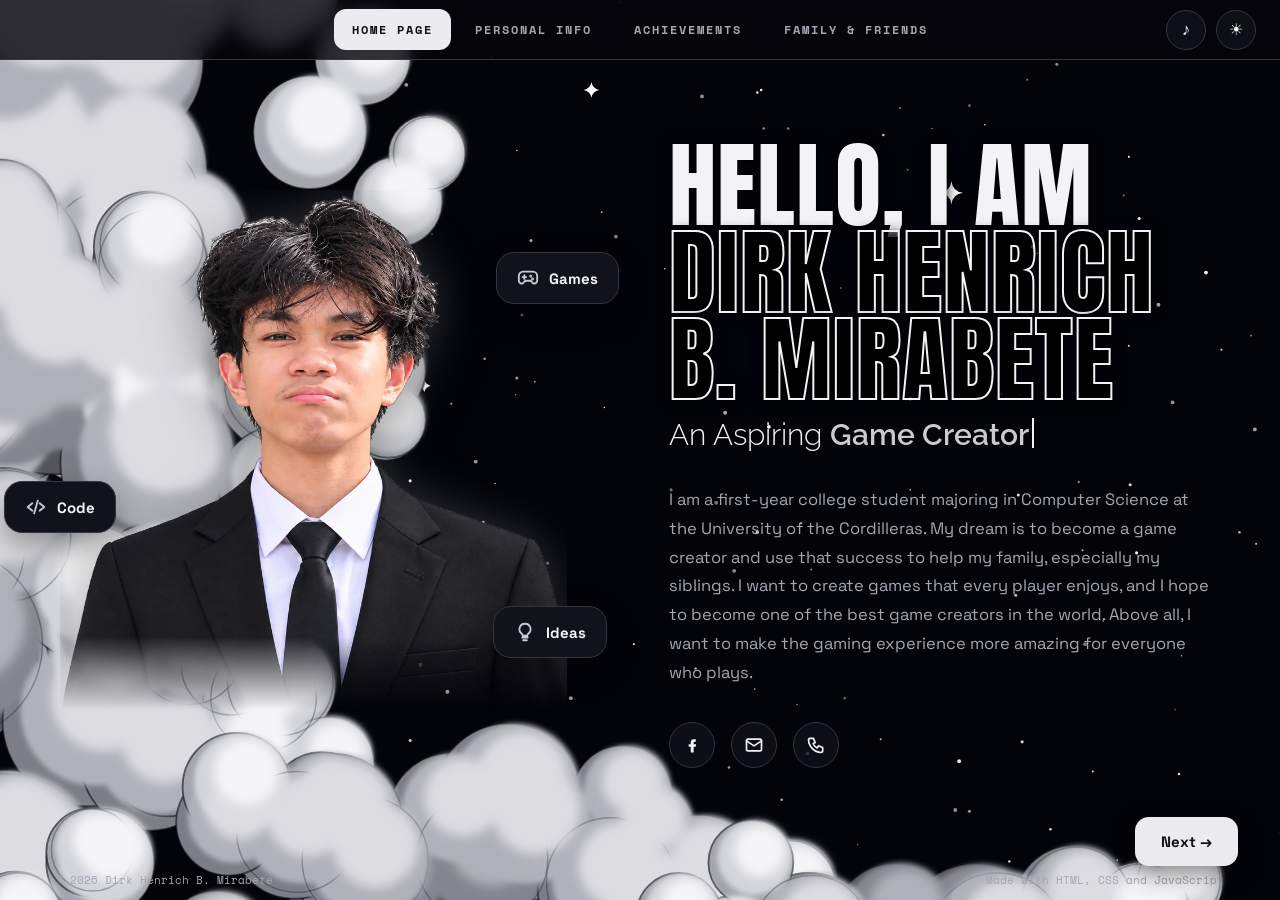
==== commit 88f046d9: "Add files via upload" ====
--- a/index.html
+++ b/index.html
@@ -4,15 +4,17 @@
 <meta charset="UTF-8">
 <meta name="viewport" content="width=device-width, initial-scale=1">
 <title>Dirk Henrich B. Mirabete | Portfolio 2026</title>
-<link href="https://fonts.googleapis.com/css2?family=Anton&family=Space+Grotesk:wght@400;500;600;700&family=Space+Mono:wght@400;700&display=swap" rel="stylesheet">
+<link href="https://fonts.googleapis.com/css2?family=Anton&family=Raleway:wght@300;400;600;700;800&family=Space+Grotesk:wght@400;500;600;700&family=Space+Mono:wght@400;700&family=Zen+Maru+Gothic:wght@900&display=swap" rel="stylesheet">
 <style>
 :root{
-  --bg:#161616; --nav:#141414; --card:#1d1d1d; --line:#2b2b2b; --text:#f3f3f3; --muted:#9a9a9a;
-  --btn:#ececec; --btn-text:#161616; --chip:#161616; --dot:rgba(255,255,255,.07); --deco:rgba(255,255,255,.08);
+  --bg:#03040a; --nav:rgba(5,6,12,.82); --card:rgba(16,17,25,.82); --card-solid:#11121a; --line:#34363f; --text:#f3f3f5; --muted:#a3a6b2;
+  --btn:#ececf0; --btn-text:#101114; --chip:rgba(8,9,15,.78); --dot:transparent; --deco:transparent; --swirl-op:1; --accent:#d9dbe2;
+  --hl:#c9cbd2; --sky:#03040a; --stars:1; --cl-filter:none;
 }
 [data-theme="light"]{
-  --bg:#f2f2f0; --nav:#fafaf8; --card:#ffffff; --line:#dcdcd8; --text:#161616; --muted:#6b6b6b;
-  --btn:#161616; --btn-text:#f3f3f3; --chip:#f2f2f0; --dot:rgba(0,0,0,.09); --deco:rgba(0,0,0,.1);
+  --bg:#e6e9ef; --nav:rgba(236,239,244,.85); --card:rgba(255,255,255,.84); --card-solid:#ffffff; --line:#c3c8d3; --text:#14161c; --muted:#5a5c66;
+  --btn:#20232b; --btn-text:#f4f4f6; --chip:rgba(240,243,248,.9); --dot:transparent; --deco:transparent; --swirl-op:1; --accent:#3a3f4d;
+  --hl:#4a4c55; --sky:linear-gradient(#b3b4b9,#efeff1); --stars:0; --cl-filter:brightness(1.08);
 }
 *{box-sizing:border-box;margin:0;padding:0}
 html,body{height:100%;overflow:hidden}
@@ -26,14 +28,14 @@
 .outline{color:transparent;-webkit-text-stroke:2px var(--text)}
 
 /* decorations */
-.deco{position:fixed;color:var(--deco);pointer-events:none;z-index:0}
+.deco{display:none;position:fixed;color:var(--deco);pointer-events:none;z-index:0}
 
 /* NAV */
 nav{height:60px;flex:none;display:flex;align-items:center;justify-content:center;gap:6px;border-bottom:1px solid var(--line);background:var(--nav);position:relative;z-index:2}
-.tab{font-family:'Space Mono',monospace;font-weight:700;font-size:12px;letter-spacing:2px;text-transform:uppercase;color:var(--muted);background:transparent;border:0;border-radius:12px;padding:12px 18px;cursor:pointer;transition:.2s}
+.tab{font-family:'Space Mono',monospace;font-weight:700;font-size:12px;letter-spacing:2px;text-transform:uppercase;color:var(--muted);background:transparent;border:0;border-radius:12px;padding:12px 18px;cursor:var(--cur-hand);transition:.2s}
 .tab:hover{color:var(--text)}
 .tab.active{background:var(--btn);color:var(--btn-text)}
-#theme{position:absolute;right:24px;width:40px;height:40px;border-radius:50%;border:1px solid var(--line);background:var(--card);color:var(--text);font-size:16px;cursor:pointer}
+#theme{position:absolute;right:24px;width:40px;height:40px;border-radius:50%;border:1px solid var(--line);background:var(--card);color:var(--text);font-size:16px;cursor:var(--cur-hand)}
 
 /* PAGES */
 main{flex:1;min-height:0;position:relative;z-index:1}
@@ -60,7 +62,7 @@
 .row{display:flex;align-items:center;gap:16px;padding:9px 0;border-top:1px solid var(--line)}
 .k{font-family:'Space Mono',monospace;font-size:11px;letter-spacing:2px;color:var(--muted);width:88px;text-transform:uppercase}
 .v{flex:1;font-weight:600;font-size:clamp(14px,2.3vh,19px)}
-.copy{font-family:'Space Mono',monospace;font-weight:700;font-size:11px;letter-spacing:1px;background:#0d0d0d;color:#fff;border:1px solid var(--line);border-radius:10px;padding:10px 16px;cursor:pointer}
+.copy{font-family:'Space Mono',monospace;font-weight:700;font-size:11px;letter-spacing:1px;background:#0d0d0d;color:#fff;border:1px solid var(--line);border-radius:10px;padding:10px 16px;cursor:var(--cur-hand)}
 [data-theme="light"] .copy{background:#161616}
 .copy:active{transform:scale(.95)}
 
@@ -95,9 +97,9 @@
 .ac-head h3{margin-bottom:0}
 .ac .logo{width:clamp(44px,7.5vh,64px);height:clamp(44px,7.5vh,64px);object-fit:contain;flex:none}
 .ac .meta b{color:var(--text)}
-.shot.zoom{cursor:zoom-in}
+.shot.zoom{cursor:var(--cur-hand)}
 .shot.zoom img{object-fit:contain;background:var(--chip)}
-#lb{position:fixed;inset:0;background:rgba(0,0,0,.85);display:none;align-items:center;justify-content:center;z-index:9;cursor:zoom-out}
+#lb{position:fixed;inset:0;background:rgba(0,0,0,.85);display:none;align-items:center;justify-content:center;z-index:9;cursor:var(--cur-hand)}
 #lb.show{display:flex}
 #lb img{max-width:92vw;max-height:90vh;border-radius:12px}
 .ac.locked{opacity:.6;border-style:dashed}
@@ -107,8 +109,64 @@
 .m small{display:block;font-family:'Space Mono',monospace;font-size:10px;letter-spacing:1px;color:var(--muted);margin-top:3px}
 .m.lock{opacity:.55;border-style:dashed}
 
+
+/* FAMILY & FRIENDS */
+#fam{flex-direction:column;gap:18px;max-width:1160px;margin:0 auto;width:100%;overflow-y:auto;padding-bottom:90px}
+#fam::-webkit-scrollbar{width:0}
+.fam-grid{display:grid;grid-template-columns:repeat(3,1fr);gap:16px}
+.person{background:var(--card);border:1px solid var(--line);border-radius:28px;padding:26px 20px;display:flex;flex-direction:column;align-items:center;text-align:center;gap:8px;transition:.25s;position:relative;overflow:visible}
+.person:hover{transform:translateY(-4px)}
+.person.pop{animation:pop .35s}
+@keyframes pop{50%{transform:scale(1.04)}}
+.avatar{width:clamp(90px,16vh,140px);aspect-ratio:1;border-radius:50%;border:4px solid var(--btn);background:var(--chip);display:flex;align-items:center;justify-content:center;overflow:hidden;position:relative;margin-bottom:6px}
+.avatar span{font-family:'Anton',sans-serif;font-size:44px;color:var(--text)}
+.avatar img{position:absolute;inset:0;width:100%;height:100%;object-fit:cover}
+.person h3{font-size:clamp(18px,2.8vh,24px);font-weight:700}
+.person .rel{font-family:'Space Mono',monospace;font-size:10px;letter-spacing:2px;text-transform:uppercase;color:var(--muted)}
+.person .msg{color:var(--muted);font-size:clamp(13px,1.9vh,15px);line-height:1.5;min-height:3em;transition:opacity .2s}
+.love-btn{margin-top:6px;background:var(--btn);color:var(--btn-text);border:0;border-radius:999px;padding:12px 24px;font-family:'Space Mono',monospace;font-size:12px;letter-spacing:1px;cursor:var(--cur-hand);transition:.15s}
+.love-btn:hover{transform:scale(1.05)}
+.love-btn:active{transform:scale(.94)}
+.count{font-family:'Space Mono',monospace;font-size:11px;color:var(--muted)}
+.floater{position:absolute;pointer-events:none;font-size:22px;animation:floatup 1.1s ease-out forwards;z-index:5}
+@keyframes floatup{to{transform:translate(var(--dx),-120px) scale(1.4);opacity:0}}
+.sec-label{margin-top:4px}
+@media (max-width:900px){.fam-grid{grid-template-columns:1fr}#fam{padding-bottom:100px}}
+
+/* FAMILY MODAL */
+.person{cursor:var(--cur-hand)}
+.fam-modal{position:fixed;inset:0;background:rgba(0,0,0,.65);backdrop-filter:blur(6px);display:flex;align-items:center;justify-content:center;z-index:200;opacity:0;pointer-events:none;transition:.25s;padding:16px}
+.fam-modal.open{opacity:1;pointer-events:auto}
+.fam-box{background:var(--card);color:var(--text);border:1px solid var(--line);border-radius:32px;width:min(560px,100%);max-height:92vh;overflow-y:auto;padding:30px 26px;position:relative;display:flex;flex-direction:column;align-items:center;text-align:center;gap:10px;transform:translateY(20px) scale(.96);transition:.25s}
+.fam-modal.open .fam-box{transform:none}
+.fam-box::-webkit-scrollbar{width:0}
+.fam-x{position:absolute;top:14px;right:14px;width:38px;height:38px;border-radius:50%;border:1px solid var(--line);background:var(--chip);color:var(--text);font-size:16px;cursor:var(--cur-hand)}
+.fam-box .avatar{width:120px;cursor:var(--cur-hand);transition:.2s}
+.fam-box .avatar:active{transform:scale(.92)}
+.fam-box h2{font-family:'Anton',sans-serif;font-size:36px;font-weight:400;letter-spacing:1px}
+.fam-intro{color:var(--muted);font-size:15px;line-height:1.5}
+.fam-bubble{background:var(--chip);border-radius:18px;padding:14px 18px;font-size:15px;min-height:3.2em;width:100%;display:flex;align-items:center;justify-content:center;transition:opacity .2s}
+.fam-actions{display:flex;flex-wrap:wrap;gap:8px;justify-content:center}
+.fam-actions button{background:var(--btn);color:var(--btn-text);border:0;border-radius:999px;padding:11px 18px;font-family:'Space Mono',monospace;font-size:12px;cursor:var(--cur-hand);transition:.15s}
+.fam-actions button:hover{transform:scale(1.06)}
+.fam-actions button:active{transform:scale(.94)}
+.fam-note{width:100%;display:flex;flex-direction:column;gap:8px;margin-top:6px}
+.fam-note textarea{width:100%;min-height:70px;resize:vertical;background:var(--chip);color:var(--text);border:1px solid var(--line);border-radius:16px;padding:12px;font-family:'Space Grotesk',sans-serif;font-size:14px}
+.fam-note ul{list-style:none;display:flex;flex-direction:column;gap:6px;text-align:left}
+.fam-note li{background:var(--chip);border-radius:12px;padding:10px 12px;font-size:13px;display:flex;justify-content:space-between;gap:10px}
+.fam-note li small{color:var(--muted);display:block;font-family:'Space Mono',monospace;font-size:10px}
+.fam-note li button{background:none;border:0;color:var(--muted);cursor:var(--cur-hand);font-size:14px}
+.fam-box .floater{font-size:26px}
+
+.fam-gallery{display:flex;gap:10px;width:100%;justify-content:center}
+.fam-gallery:empty{display:none}
+.fam-gallery img{width:calc(50% - 5px);aspect-ratio:4/5;object-fit:cover;object-position:50% 25%;border-radius:18px;border:1px solid var(--line);cursor:var(--cur-hand);transition:.2s}
+.fam-gallery img:hover{transform:scale(1.03)}
+.fam-actions.grid{display:grid;grid-template-columns:1fr 1fr;width:100%}
+.fam-actions button{border-radius:18px;display:flex;flex-direction:column;gap:3px;align-items:center;padding:12px 10px}
+.fam-actions button small{font-family:'Space Grotesk',sans-serif;font-size:11px;opacity:.7;line-height:1.3}
 /* PAGER / FOOTER */
-.pager{position:fixed;right:42px;bottom:34px;z-index:3;font-family:'Space Grotesk',sans-serif;font-weight:700;font-size:15px;background:var(--btn);color:var(--btn-text);border:0;border-radius:14px;padding:15px 26px;cursor:pointer;box-shadow:0 8px 24px rgba(0,0,0,.35);transition:.2s}
+.pager{position:fixed;right:42px;bottom:34px;z-index:3;font-family:'Space Grotesk',sans-serif;font-weight:700;font-size:15px;background:var(--btn);color:var(--btn-text);border:0;border-radius:14px;padding:15px 26px;cursor:var(--cur-hand);box-shadow:0 8px 24px rgba(0,0,0,.35);transition:.2s}
 .pager:hover{transform:translateY(-2px)}
 .pager.hide{display:none}
 #back{right:auto;left:42px}
@@ -124,42 +182,209 @@
   .mile{display:none}
   footer{display:none}
 }
+
+/* STARRY THEME */
+.swirl svg{width:100%;height:100%;display:block}
+nav{backdrop-filter:blur(8px)}
+.card,.ac,.m,.person,.pill{backdrop-filter:blur(3px)}
+.fam-box{background:var(--card-solid)}
+.eyebrow::before{background:var(--accent)}
+.photo{box-shadow:0 0 0 12px var(--line),0 0 60px rgba(255,255,255,.12)}
+.copy,[data-theme="light"] .copy{background:var(--btn);color:var(--btn-text);border-color:var(--btn)}
+.person:hover,.ac:hover{box-shadow:0 10px 30px rgba(255,255,255,.12)}
+.pager{box-shadow:0 8px 24px rgba(0,0,0,.45)}
+
+/* MUSIC */
+#music{position:absolute;right:74px;width:40px;height:40px;border-radius:50%;border:1px solid var(--line);background:var(--card);color:var(--text);font-size:17px;cursor:var(--cur-hand);transition:.2s}
+#music:hover{transform:scale(1.08)}
+#music.on{background:var(--btn);color:var(--btn-text);border-color:var(--btn);animation:beat 1.6s ease-in-out infinite}
+@keyframes beat{50%{box-shadow:0 0 0 7px rgba(255,255,255,.12)}}
+
+/* STICKER */
+.sticker{position:absolute;top:-30px;right:-16px;width:clamp(64px,10vh,92px);height:auto;transform:rotate(12deg);pointer-events:none;z-index:3;filter:drop-shadow(0 4px 6px rgba(0,0,0,.25));transition:transform .25s}
+.sticker.l{right:auto;left:-18px;transform:rotate(-12deg)}
+.person:hover .sticker.l{transform:rotate(6deg) scale(1.12)}
+.person:hover .sticker{transform:rotate(-6deg) scale(1.12)}
+
+/* NIGHT SKY */
+.swirl{position:fixed;inset:0;z-index:0;pointer-events:none;background:var(--sky);transition:background .3s}
+.swirl svg{width:100%;height:100%;display:block}
+.stars{opacity:var(--stars);transition:opacity .4s}
+.cl{filter:var(--cl-filter)}
+.cl circle.k{fill:none;stroke:rgba(10,12,20,.3);stroke-width:1.1}
+.cl circle.o{stroke:rgba(10,12,20,.6);stroke-width:1.4}
+.c1,.c2,.c3,.c4,.c5{transform-box:fill-box;transform-origin:left center;animation:drift 30s ease-in-out infinite alternate}
+.c1{animation-duration:34s}.c2{animation-duration:27s;animation-delay:-9s}.c3{animation-duration:40s;animation-delay:-18s}.c4{animation-duration:31s;animation-delay:-5s}.c5{animation-duration:23s;animation-delay:-12s}
+@keyframes drift{from{transform:translate(-14px,6px) scale(.99)}to{transform:translate(30px,-12px) scale(1.045)}}
+.b1,.b2,.b3{transform-box:fill-box;transform-origin:center;animation:bil 8s ease-in-out infinite alternate}
+.b2{animation-duration:11s;animation-delay:-3s}
+.b3{animation-duration:14s;animation-delay:-6s}
+@keyframes bil{from{transform:scale(1) translate(0,0)}to{transform:scale(1.06) translate(5px,-4px)}}
+.wisp{opacity:.8;animation:pass 120s linear infinite}
+.w2{animation-duration:170s;animation-delay:-60s}
+.w3{animation-duration:140s;animation-delay:-100s}
+.w1{animation-delay:-35s}
+@keyframes pass{from{transform:translateX(-260px)}to{transform:translateX(1500px)}}
+.tw1{animation:tw 3.4s ease-in-out infinite alternate}
+.tw2{animation:tw 5s ease-in-out -1.5s infinite alternate}
+.tw3{animation:tw 7s ease-in-out -3s infinite alternate}
+@keyframes tw{from{opacity:.2}to{opacity:1}}
+.sp{fill:#fff;animation:tw 2.8s ease-in-out infinite alternate}
+.sp.s2{animation-duration:4s;animation-delay:-1s}.sp.s3{animation-duration:3.3s;animation-delay:-2s}
+.shoot{opacity:0;animation:shoot 13s ease-in infinite}
+@keyframes shoot{0%,90%{opacity:0;transform:translateX(0)}92%{opacity:1}100%{opacity:0;transform:translateX(300px)}}
+@media (prefers-reduced-motion:reduce){.swirl *{animation:none!important}}
+
+/* NEW HOME */
+#home{align-items:center;justify-content:center;gap:clamp(40px,8vw,120px)}
+.photo{flex:none;width:auto;height:min(62vh,520px);aspect-ratio:3/4;border-radius:28px;border:0;outline:0;background:var(--card-solid);box-shadow:0 24px 60px rgba(0,0,0,.45),0 0 0 1px var(--line);overflow:visible}
+.photo img{border-radius:28px;object-position:50% 20%;background:#fff}
+.fchip{position:absolute;display:flex;align-items:center;gap:10px;padding:14px 20px;border-radius:18px;background:var(--card-solid);border:1px solid var(--line);font-weight:700;font-size:15px;box-shadow:0 12px 30px rgba(0,0,0,.35);animation:bob 5s ease-in-out infinite alternate;z-index:2}
+.fchip svg{width:22px;height:22px;color:var(--hl)}
+.fchip.c1{right:-52px;top:12%}
+.fchip.c2{left:-56px;top:56%;animation-delay:-1.7s;animation-duration:6s}
+.fchip.c3{right:-40px;bottom:10%;animation-delay:-3.2s;animation-duration:5.5s}
+@keyframes bob{from{transform:translateY(-6px)}to{transform:translateY(7px)}}
+.intro{max-width:620px}
+.hello{font-family:'Anton',sans-serif;font-weight:400;font-size:clamp(38px,8vh,72px);line-height:.98;letter-spacing:1px;margin:0 0 16px;text-transform:uppercase}
+.hl{color:var(--hl)}
+.sub{font-family:'Raleway','Space Grotesk',sans-serif;font-weight:300;font-size:clamp(18px,3.6vh,30px);min-height:1.4em;margin-bottom:clamp(14px,3vh,28px)}
+.sub .hl{font-weight:600}
+.caret{display:inline-block;width:2px;height:1em;background:var(--text);margin-left:3px;vertical-align:-.12em;animation:blink 1s steps(1) infinite}
+@keyframes blink{50%{opacity:0}}
+.about{color:var(--muted);font-size:clamp(13px,2.2vh,16.5px);line-height:1.75;max-width:600px;margin-bottom:clamp(18px,4vh,34px)}
+.socials{display:flex;gap:16px}
+.soc.copy,[data-theme="light"] .soc.copy{width:46px;height:46px;padding:0;border-radius:50%;background:var(--card);color:var(--text);border:1px solid var(--line);display:flex;align-items:center;justify-content:center;transition:.2s}
+.soc svg{width:20px;height:20px}
+.soc.copy:hover{background:var(--hl);color:var(--btn-text);border-color:var(--hl);transform:translateY(-3px)}
+@media (max-width:900px){
+  #home{overflow-y:auto;justify-content:flex-start;gap:34px;padding-top:30px}
+  .photo{height:36vh}
+  .fchip{padding:10px 14px;font-size:13px}.fchip.c1{right:-30px}.fchip.c2{left:-30px}.fchip.c3{right:-24px}
+}
+@media (prefers-reduced-motion:reduce){.fchip,.caret{animation:none}}
+
+/* STICKERS */
+.card.skills{display:flex;flex-direction:column}
+.skills .chips{flex:none}
+.sticker-slot{flex:1;min-height:0;position:relative}
+.sticker-slot img.sticker-luffy{position:absolute;right:8px;bottom:-6px;height:clamp(125px,100%,250px);width:auto;transform:rotate(7deg);transform-origin:50% 90%;pointer-events:none;filter:drop-shadow(0 8px 10px rgba(0,0,0,.45));animation:swayr 4.5s ease-in-out infinite alternate}
+@keyframes swayr{from{transform:rotate(4deg)}to{transform:rotate(10deg)}}
+.ach-sticker{display:none;position:absolute;z-index:2;--R:min(calc(50vw + 520px),calc(100vw - 60px));left:calc(var(--R) - 20px);top:10%;width:clamp(120px,calc(100vw - var(--R) + 6px),400px);height:auto;transform:rotate(6deg);pointer-events:none;filter:drop-shadow(0 10px 14px rgba(0,0,0,.45));animation:swaye 5s ease-in-out infinite alternate}
+@keyframes swaye{from{transform:rotate(3deg)}to{transform:rotate(9deg)}}
+#ach.active + .ach-sticker{display:block}
+@media (max-width:1199px){#ach.active + .ach-sticker{display:none}}
+@media (prefers-reduced-motion:reduce){.sticker-slot img.sticker-luffy,.ach-sticker{animation:none}}
+/* PARENTS LETTER */
+.fam-letter{width:100%;background:var(--chip);border:1px solid var(--line);border-radius:20px;padding:18px 20px 20px;text-align:left}
+.fam-letter-eyebrow{font-family:'Space Mono',monospace;font-size:11px;letter-spacing:3px;text-transform:uppercase;color:var(--muted);margin-bottom:12px}
+.fam-letter-to{font-weight:700;font-size:16px;margin-bottom:8px}
+.fam-letter-body{font-size:14.5px;line-height:1.8;color:var(--text)}
+/* HOLLOW KNIGHT CURSOR */
+:root{--cur-arrow:url("[data-uri]") 1 1,auto;--cur-hand:url("[data-uri]") 14 12,pointer}
+@supports (cursor:-webkit-image-set(url("[data-uri]") 1x) 0 0,auto){:root{--cur-arrow:-webkit-image-set(url("[data-uri]") 1x,url("[data-uri]") 2x) 1 1,auto;--cur-hand:-webkit-image-set(url("[data-uri]") 1x,url("[data-uri]") 2x) 14 12,pointer}}
+html,body{cursor:var(--cur-arrow)}
+a,button,label,select,summary,[role="button"]{cursor:var(--cur-hand)}
+textarea,input:not([type="button"]):not([type="submit"]):not([type="checkbox"]):not([type="radio"]){cursor:text}
+/* CUT-OUT HOME PHOTO (no background) */
+.photo{height:min(60vh,520px);aspect-ratio:900/923;background:transparent;box-shadow:none;border-radius:0}
+.photo img{background:transparent;border-radius:0;object-fit:contain;object-position:50% 100%;filter:drop-shadow(0 0 22px rgba(255,255,255,.18)) drop-shadow(0 16px 26px rgba(0,0,0,.4));-webkit-mask-image:linear-gradient(#000 86%,transparent);mask-image:linear-gradient(#000 86%,transparent)}
+@media (max-width:900px){.photo{height:40vh}}
+
+/* THANK-YOU MESSAGE (Family & Friends page, right margin) */
+.ty{display:none;position:absolute;z-index:2;pointer-events:none;
+  --gap:36px;--w:clamp(100px,calc(50vw - 572px),280px);
+  left:calc(50vw + 520px + var(--gap));top:clamp(24px,7vh,80px);width:var(--w);
+  flex-direction:column;align-items:center;gap:calc(var(--w)*.08)}
+#fam.active + .ty{display:flex}
+@media (max-width:1343px){#fam.active + .ty{display:none}}
+.ty-msg{font-family:'Zen Maru Gothic','Hiragino Maru Gothic ProN','Hiragino Sans','Yu Gothic','Meiryo','Noto Sans JP',sans-serif;font-weight:900;
+  font-size:calc(var(--w)/5.2);line-height:1.1;white-space:nowrap;color:var(--text);letter-spacing:.02em;
+  text-shadow:0 2px 14px rgba(0,0,0,.45),0 0 3px rgba(0,0,0,.35);display:flex;animation:tybob 3.2s ease-in-out 1.6s infinite alternate}
+[data-theme="light"] .ty-msg{text-shadow:0 2px 10px rgba(255,255,255,.6)}
+.ty-msg span{display:inline-block;opacity:0;animation:tydrop .9s cubic-bezier(.3,1.5,.5,1) forwards;animation-delay:calc(.15s*var(--i))}
+@keyframes tydrop{0%{opacity:0;transform:translateY(-70px) scale(.7)}55%{opacity:1}100%{opacity:1;transform:none}}
+@keyframes tybob{from{transform:translateY(-4px)}to{transform:translateY(6px)}}
+.ty-stk{width:100%;height:auto;transform-origin:50% 0;opacity:0;filter:drop-shadow(0 10px 14px rgba(0,0,0,.45));
+  animation:tystk 1s cubic-bezier(.3,1.4,.5,1) .95s forwards,tysway 4.5s ease-in-out 2s infinite alternate}
+@keyframes tystk{0%{opacity:0;transform:translateY(-60px) rotate(-10deg)}60%{opacity:1}100%{opacity:1;transform:rotate(4deg)}}
+@keyframes tysway{from{transform:rotate(2deg)}to{transform:rotate(7deg)}}
+@media (prefers-reduced-motion:reduce){.ty-msg,.ty-msg span,.ty-stk{animation:none;opacity:1;transform:none}}
+
+/* INFO PAGE SIDE: MINIGAME + STICKER (right margin) */
+.info-side{display:none;position:absolute;z-index:2;pointer-events:none;
+  --w:clamp(120px,calc(50vw - 556px),380px);
+  left:calc(50vw + 500px + 32px);top:clamp(30px,6vh,64px);width:var(--w);flex-direction:column;gap:calc(var(--w)*.05)}
+#info.active + .info-side{display:flex}
+@media (max-width:1351px){#info.active + .info-side{display:none}}
+.mg{pointer-events:auto;background:var(--card);border:1px solid var(--line);border-radius:22px;padding:calc(var(--w)*.04) calc(var(--w)*.045) calc(var(--w)*.045);
+  backdrop-filter:blur(8px);animation:mgin .6s cubic-bezier(.3,1.3,.5,1) both;font-family:'Space Grotesk',sans-serif;color:var(--text)}
+@keyframes mgin{from{opacity:0;transform:translateY(-26px)}to{opacity:1;transform:none}}
+.mg-head{display:flex;align-items:center;gap:8px;font-family:'Space Mono',monospace;font-size:clamp(8px,calc(var(--w)*.03),11px);letter-spacing:2px;text-transform:uppercase;color:var(--muted);margin-bottom:calc(var(--w)*.025)}
+.mg-head::before{content:"";width:calc(var(--w)*.05);height:1px;background:var(--muted);flex:none}
+.mg-bar{display:flex;align-items:center;justify-content:space-between;gap:6px;font-family:'Space Mono',monospace;font-size:clamp(9px,calc(var(--w)*.032),12px);color:var(--muted);margin-bottom:calc(var(--w)*.03)}
+.mg-bar b{color:var(--text)}
+.mg-reset{background:var(--btn);color:var(--btn-text);border:0;border-radius:999px;padding:.45em 1em;font:inherit;cursor:var(--cur-hand);transition:.15s}
+.mg-reset:hover{transform:scale(1.06)}.mg-reset:active{transform:scale(.94)}
+.mg-grid{display:grid;grid-template-columns:repeat(4,1fr);gap:calc(var(--w)*.02)}
+.mg-card{aspect-ratio:1;border:0;padding:0;background:none;perspective:500px;cursor:var(--cur-hand);-webkit-tap-highlight-color:transparent}
+.mg-in{position:relative;display:block;width:100%;height:100%;transition:transform .45s;transform-style:preserve-3d}
+.mg-card.flip .mg-in{transform:rotateY(180deg)}
+.mg-f{position:absolute;inset:0;display:flex;align-items:center;justify-content:center;border-radius:calc(var(--w)*.04);backface-visibility:hidden;-webkit-backface-visibility:hidden;font-size:calc(var(--w)*.09)}
+.mg-back{background:var(--chip);border:1px solid var(--line);color:var(--muted);font-family:'Anton',sans-serif;transition:.15s}
+.mg-card:hover:not(.flip) .mg-back{background:var(--btn);color:var(--btn-text)}
+.mg-front{background:var(--btn);transform:rotateY(180deg)}
+.mg-card.done .mg-front{animation:mgpop .5s}
+@keyframes mgpop{50%{transform:rotateY(180deg) scale(1.18)}}
+.mg-card.done{pointer-events:none}
+.mg-msg{margin-top:calc(var(--w)*.035);text-align:center;font-size:clamp(10px,calc(var(--w)*.036),13px);color:var(--muted);min-height:1.4em}
+.mg-msg.win{color:var(--text);font-weight:700;animation:mgpop2 .6s}
+@keyframes mgpop2{40%{transform:scale(1.12)}}
+@media (prefers-reduced-motion:reduce){.mg{animation:none;opacity:1}.mg-in{transition:none}}
+/* PAGE TITLES (match home headline) */
+.title.anton{font-family:'Anton',sans-serif;font-weight:400;text-transform:uppercase;letter-spacing:1px;line-height:.95;font-size:clamp(38px,8vh,72px)}
+[data-theme="dark"] .title,[data-theme="dark"] .hello{text-shadow:0 2px 14px rgba(0,0,0,.85),0 0 3px rgba(0,0,0,.6)}
 </style>
 </head>
 <body>
-
-<div class="deco" style="top:110px;left:540px;font-size:20px">✿</div>
-<div class="deco" style="top:160px;right:110px;font-size:26px">✿</div>
-<div class="deco" style="bottom:380px;left:120px;font-size:20px">✿</div>
-<div class="deco" style="bottom:110px;left:770px;font-size:24px">✿</div>
+<div class="swirl"><svg class="sky" xmlns="http://www.w3.org/2000/svg" viewBox="0 0 1200 700" preserveAspectRatio="xMinYMid slice" aria-hidden="true">
+<defs><filter id="f1" x="-10%" y="-10%" width="120%" height="120%"><feGaussianBlur stdDeviation="2.2"/></filter>
+<filter id="f2" x="-10%" y="-10%" width="120%" height="120%"><feGaussianBlur stdDeviation="4"/></filter>
+<linearGradient id="sh" x1="0" x2="1"><stop offset="0" stop-color="#fff" stop-opacity="0"/><stop offset="1" stop-color="#fff"/></linearGradient></defs>
+<g class="stars" fill="#fff"><circle class="tw3" cx="308" cy="129" r="1.2" opacity="0.41"/><circle class="tw1" cx="973" cy="261" r="0.8" opacity="0.45"/><circle class="tw3" cx="1104" cy="624" r="1.5" opacity="0.41"/><circle class="tw1" cx="377" cy="279" r="1.0" opacity="0.59"/><circle class="tw2" cx="783" cy="310" r="0.8" opacity="0.98"/><circle class="tw1" cx="522" cy="381" r="1.2" opacity="0.44"/><circle class="tw2" cx="891" cy="39" r="0.6" opacity="0.85"/><circle class="tw2" cx="493" cy="501" r="0.8" opacity="0.87"/><circle class="tw1" cx="1020" cy="166" r="1.2" opacity="0.92"/><circle class="tw1" cx="793" cy="307" r="0.6" opacity="0.78"/><circle class="tw2" cx="803" cy="192" r="1.5" opacity="0.96"/><circle class="tw2" cx="1188" cy="211" r="0.8" opacity="0.73"/><circle class="tw3" cx="351" cy="314" r="0.8" opacity="0.69"/><circle class="tw2" cx="370" cy="359" r="1.5" opacity="0.59"/><circle class="tw2" cx="406" cy="245" r="1.2" opacity="0.35"/><circle class="tw3" cx="470" cy="317" r="0.6" opacity="0.83"/><circle class="tw1" cx="594" cy="100" r="1.0" opacity="0.52"/><circle class="tw2" cx="725" cy="100" r="0.6" opacity="0.52"/><circle class="tw1" cx="855" cy="272" r="0.8" opacity="0.81"/><circle class="tw3" cx="1086" cy="307" r="0.8" opacity="0.74"/><circle class="tw3" cx="327" cy="517" r="1.5" opacity="0.43"/><circle class="tw2" cx="319" cy="576" r="1.2" opacity="0.79"/><circle class="tw3" cx="316" cy="412" r="0.6" opacity="0.62"/><circle class="tw3" cx="842" cy="428" r="0.8" opacity="0.70"/><circle class="tw3" cx="382" cy="44" r="1.5" opacity="0.41"/><circle class="tw1" cx="938" cy="212" r="1.5" opacity="0.93"/><circle class="tw3" cx="1051" cy="669" r="1.0" opacity="0.43"/><circle class="tw2" cx="517" cy="209" r="0.6" opacity="0.92"/><circle class="tw2" cx="754" cy="631" r="1.2" opacity="0.60"/><circle class="tw3" cx="479" cy="184" r="1.5" opacity="0.48"/><circle class="tw1" cx="418" cy="695" r="1.2" opacity="0.63"/><circle class="tw3" cx="878" cy="122" r="0.8" opacity="0.94"/><circle class="tw1" cx="912" cy="313" r="1.5" opacity="0.57"/><circle class="tw1" cx="413" cy="187" r="1.2" opacity="0.68"/><circle class="tw1" cx="790" cy="463" r="1.2" opacity="0.71"/><circle class="tw2" cx="1049" cy="205" r="0.6" opacity="0.48"/><circle class="tw2" cx="608" cy="622" r="1.0" opacity="0.67"/><circle class="tw3" cx="869" cy="669" r="0.6" opacity="0.80"/><circle class="tw1" cx="589" cy="72" r="1.0" opacity="0.90"/><circle class="tw3" cx="444" cy="543" r="1.5" opacity="0.60"/><circle class="tw3" cx="587" cy="536" r="0.6" opacity="0.62"/><circle class="tw2" cx="1091" cy="218" r="1.0" opacity="0.82"/><circle class="tw2" cx="1198" cy="285" r="0.6" opacity="0.55"/><circle class="tw1" cx="316" cy="66" r="1.5" opacity="0.61"/><circle class="tw2" cx="662" cy="158" r="0.6" opacity="0.96"/><circle class="tw3" cx="546" cy="75" r="1.5" opacity="0.56"/><circle class="tw2" cx="1150" cy="326" r="0.6" opacity="0.46"/><circle class="tw1" cx="385" cy="376" r="0.6" opacity="0.78"/><circle class="tw3" cx="779" cy="306" r="1.0" opacity="0.55"/><circle class="tw2" cx="1175" cy="299" r="0.8" opacity="0.92"/><circle class="tw1" cx="631" cy="443" r="0.8" opacity="0.56"/><circle class="tw3" cx="766" cy="97" r="0.6" opacity="0.91"/><circle class="tw3" cx="708" cy="310" r="1.5" opacity="0.76"/><circle class="tw2" cx="541" cy="520" r="1.0" opacity="0.65"/><circle class="tw2" cx="977" cy="423" r="0.8" opacity="0.74"/><circle class="tw2" cx="919" cy="510" r="0.6" opacity="0.64"/><circle class="tw1" cx="402" cy="117" r="0.6" opacity="0.82"/><circle class="tw2" cx="850" cy="600" r="0.8" opacity="0.87"/><circle class="tw2" cx="376" cy="406" r="1.0" opacity="0.76"/><circle class="tw3" cx="328" cy="504" r="0.6" opacity="0.48"/><circle class="tw1" cx="589" cy="414" r="1.2" opacity="0.92"/><circle class="tw3" cx="1125" cy="197" r="1.0" opacity="0.39"/><circle class="tw2" cx="402" cy="294" r="1.2" opacity="0.59"/><circle class="tw1" cx="546" cy="136" r="0.6" opacity="0.35"/><circle class="tw1" cx="567" cy="597" r="1.0" opacity="0.62"/><circle class="tw3" cx="901" cy="237" r="1.5" opacity="0.68"/><circle class="tw3" cx="914" cy="552" r="0.6" opacity="0.45"/><circle class="tw2" cx="879" cy="377" r="1.2" opacity="0.85"/><circle class="tw2" cx="319" cy="374" r="1.2" opacity="0.98"/><circle class="tw3" cx="466" cy="682" r="1.5" opacity="0.50"/><circle class="tw2" cx="878" cy="269" r="0.8" opacity="0.77"/><circle class="tw1" cx="468" cy="165" r="0.6" opacity="0.83"/><circle class="tw3" cx="623" cy="407" r="0.8" opacity="0.83"/><circle class="tw2" cx="792" cy="385" r="1.2" opacity="0.86"/><circle class="tw3" cx="336" cy="182" r="0.6" opacity="0.45"/><circle class="tw1" cx="706" cy="132" r="0.8" opacity="0.42"/><circle class="tw2" cx="1098" cy="629" r="1.2" opacity="0.66"/><circle class="tw3" cx="348" cy="538" r="1.5" opacity="0.76"/><circle class="tw3" cx="844" cy="501" r="1.5" opacity="0.48"/><circle class="tw3" cx="1093" cy="692" r="0.8" opacity="0.98"/><circle class="tw3" cx="592" cy="70" r="1.0" opacity="0.93"/><circle class="tw1" cx="482" cy="2" r="1.2" opacity="0.39"/><circle class="tw1" cx="950" cy="272" r="0.8" opacity="0.85"/><circle class="tw1" cx="1102" cy="482" r="0.8" opacity="0.44"/><circle class="tw2" cx="415" cy="672" r="1.0" opacity="0.65"/><circle class="tw1" cx="917" cy="602" r="1.0" opacity="0.85"/><circle class="tw1" cx="1123" cy="555" r="1.2" opacity="0.89"/><circle class="tw3" cx="795" cy="577" r="1.2" opacity="0.83"/><circle class="tw1" cx="581" cy="175" r="0.6" opacity="0.47"/><circle class="tw3" cx="1172" cy="112" r="0.6" opacity="0.81"/><circle class="tw2" cx="613" cy="100" r="1.0" opacity="0.47"/><circle class="tw3" cx="416" cy="297" r="0.6" opacity="0.83"/><circle class="tw3" cx="785" cy="670" r="1.0" opacity="0.82"/><circle class="tw1" cx="728" cy="257" r="0.6" opacity="0.82"/><circle class="tw2" cx="976" cy="334" r="1.5" opacity="0.64"/><circle class="tw2" cx="839" cy="375" r="0.8" opacity="0.61"/><circle class="tw3" cx="685" cy="575" r="0.8" opacity="0.66"/><circle class="tw1" cx="1031" cy="49" r="1.5" opacity="0.66"/><circle class="tw1" cx="891" cy="416" r="0.6" opacity="0.40"/><circle class="tw2" cx="654" cy="224" r="0.6" opacity="0.55"/><circle class="tw3" cx="996" cy="648" r="0.6" opacity="0.85"/><circle class="tw3" cx="865" cy="28" r="1.5" opacity="0.92"/><circle class="tw1" cx="687" cy="105" r="1.0" opacity="0.75"/><circle class="tw3" cx="345" cy="472" r="0.8" opacity="0.92"/><circle class="tw1" cx="822" cy="50" r="1.2" opacity="0.54"/><circle class="tw1" cx="426" cy="438" r="1.2" opacity="0.41"/><circle class="tw2" cx="1081" cy="249" r="0.6" opacity="0.65"/><circle class="tw1" cx="1043" cy="347" r="0.6" opacity="0.80"/><circle class="tw2" cx="924" cy="651" r="1.5" opacity="0.50"/><circle class="tw2" cx="564" cy="321" r="1.5" opacity="0.69"/><circle class="tw3" cx="746" cy="592" r="1.5" opacity="0.92"/><circle class="tw2" cx="884" cy="430" r="1.2" opacity="0.96"/><circle class="tw1" cx="401" cy="307" r="0.6" opacity="0.55"/><circle class="tw2" cx="667" cy="657" r="0.6" opacity="0.46"/><circle class="tw2" cx="411" cy="213" r="1.5" opacity="0.42"/><circle class="tw3" cx="1112" cy="47" r="0.6" opacity="0.54"/><circle class="tw2" cx="541" cy="459" r="0.6" opacity="0.63"/><circle class="tw2" cx="428" cy="232" r="1.5" opacity="0.72"/><circle class="tw2" cx="1054" cy="433" r="0.6" opacity="0.47"/><circle class="tw2" cx="1197" cy="594" r="0.6" opacity="0.42"/><circle class="tw2" cx="620" cy="548" r="0.6" opacity="0.60"/><circle class="tw2" cx="1197" cy="91" r="1.5" opacity="0.65"/><circle class="tw2" cx="446" cy="688" r="0.6" opacity="0.96"/><circle class="tw2" cx="570" cy="136" r="0.8" opacity="0.63"/><circle class="tw3" cx="754" cy="82" r="1.2" opacity="0.37"/><circle class="tw1" cx="886" cy="170" r="1.2" opacity="0.92"/><circle class="tw3" cx="743" cy="630" r="1.5" opacity="0.55"/><circle class="tw2" cx="589" cy="243" r="0.6" opacity="0.38"/><circle class="tw2" cx="310" cy="332" r="0.8" opacity="0.38"/><circle class="tw1" cx="1193" cy="231" r="1.0" opacity="0.49"/><circle class="tw2" cx="295" cy="489" r="0.8" opacity="0.42"/><circle class="tw3" cx="566" cy="173" r="0.6" opacity="0.76"/><circle class="tw3" cx="817" cy="645" r="1.0" opacity="0.86"/><circle class="tw2" cx="657" cy="543" r="1.0" opacity="0.39"/><circle class="tw1" cx="501" cy="674" r="0.6" opacity="0.85"/><circle class="tw2" cx="1061" cy="595" r="1.5" opacity="0.49"/><circle class="tw3" cx="807" cy="197" r="0.6" opacity="0.80"/><circle class="tw1" cx="700" cy="84" r="0.6" opacity="0.95"/><circle class="tw2" cx="618" cy="669" r="1.2" opacity="0.35"/><circle class="tw3" cx="964" cy="414" r="1.0" opacity="0.69"/><circle class="tw2" cx="571" cy="444" r="1.5" opacity="0.54"/><circle class="tw1" cx="910" cy="414" r="0.8" opacity="0.50"/><circle class="tw1" cx="799" cy="62" r="0.8" opacity="0.48"/><circle class="tw3" cx="874" cy="152" r="0.8" opacity="0.48"/><circle class="tw1" cx="389" cy="414" r="1.5" opacity="0.67"/><circle class="tw2" cx="858" cy="483" r="0.6" opacity="0.74"/><circle class="tw3" cx="708" cy="381" r="0.6" opacity="0.79"/><circle class="tw3" cx="598" cy="332" r="1.5" opacity="0.99"/><circle class="tw1" cx="557" cy="391" r="1.5" opacity="0.45"/><circle class="tw2" cx="628" cy="586" r="1.5" opacity="0.74"/><path class="sp s1" transform="translate(740 150)" d="M0 -9 Q1 -1 9 0 Q1 1 0 9 Q-1 1 -9 0 Q-1 -1 0 -9 Z"/><path class="sp s2" transform="translate(460 70)" d="M0 -6 Q1 -1 6 0 Q1 1 0 6 Q-1 1 -6 0 Q-1 -1 0 -6 Z"/><path class="sp s3" transform="translate(1090 60)" d="M0 -5 Q1 -1 5 0 Q1 1 0 5 Q-1 1 -5 0 Q-1 -1 0 -5 Z"/><path class="sp s2" transform="translate(330 300)" d="M0 -5 Q1 -1 5 0 Q1 1 0 5 Q-1 1 -5 0 Q-1 -1 0 -5 Z"/><g transform="translate(880 70) rotate(155)"><line class="shoot" x1="0" y1="0" x2="90" y2="0" stroke="url(#sh)" stroke-width="2" stroke-linecap="round"/></g></g>
+<g class="cl"><g transform="translate(0 110)"><g class="wisp w1"><circle class="o" cx="-57" cy="-3" r="28" fill="#d3d4d9"/><circle class="o" cx="-69" cy="6" r="21" fill="#d3d4d9"/><circle class="o" cx="-67" cy="-5" r="23" fill="#d3d4d9"/><circle class="o" cx="-16" cy="0" r="16" fill="#d3d4d9"/><circle class="o" cx="-39" cy="11" r="23" fill="#d3d4d9"/><circle class="o" cx="-3" cy="-9" r="20" fill="#d3d4d9"/><circle class="o" cx="63" cy="4" r="24" fill="#d3d4d9"/><g filter="url(#f1)"><circle cx="-52" cy="-9" r="20" fill="#f5f5f7"/><circle cx="-66" cy="2" r="15" fill="#f5f5f7"/><circle cx="-64" cy="-10" r="16" fill="#f5f5f7"/><circle cx="-13" cy="-2" r="11" fill="#f5f5f7"/><circle cx="-35" cy="6" r="16" fill="#f5f5f7"/><circle cx="0" cy="-14" r="14" fill="#f5f5f7"/><circle cx="67" cy="0" r="16" fill="#f5f5f7"/></g></g></g><g transform="translate(0 330)"><g class="wisp w2"><circle class="o" cx="-75" cy="-3" r="34" fill="#d3d4d9"/><circle class="o" cx="-10" cy="2" r="36" fill="#d3d4d9"/><circle class="o" cx="24" cy="3" r="19" fill="#d3d4d9"/><circle class="o" cx="-79" cy="7" r="27" fill="#d3d4d9"/><circle class="o" cx="62" cy="9" r="36" fill="#d3d4d9"/><circle class="o" cx="-20" cy="14" r="33" fill="#d3d4d9"/><circle class="o" cx="65" cy="-10" r="34" fill="#d3d4d9"/><circle class="o" cx="-13" cy="13" r="38" fill="#d3d4d9"/><circle class="o" cx="-47" cy="-2" r="24" fill="#d3d4d9"/><g filter="url(#f1)"><circle cx="-69" cy="-9" r="23" fill="#f5f5f7"/><circle cx="-5" cy="-4" r="25" fill="#f5f5f7"/><circle cx="27" cy="0" r="13" fill="#f5f5f7"/><circle cx="-75" cy="2" r="18" fill="#f5f5f7"/><circle cx="68" cy="2" r="25" fill="#f5f5f7"/><circle cx="-15" cy="7" r="23" fill="#f5f5f7"/><circle cx="70" cy="-16" r="23" fill="#f5f5f7"/><circle cx="-7" cy="5" r="26" fill="#f5f5f7"/><circle cx="-43" cy="-7" r="17" fill="#f5f5f7"/></g></g></g><g transform="translate(0 520)"><g class="wisp w3"><circle class="o" cx="-3" cy="-4" r="23" fill="#d3d4d9"/><circle class="o" cx="-47" cy="-7" r="20" fill="#d3d4d9"/><circle class="o" cx="-53" cy="-2" r="27" fill="#d3d4d9"/><circle class="o" cx="48" cy="-6" r="14" fill="#d3d4d9"/><circle class="o" cx="41" cy="9" r="23" fill="#d3d4d9"/><circle class="o" cx="-45" cy="-5" r="27" fill="#d3d4d9"/><g filter="url(#f1)"><circle cx="0" cy="-9" r="16" fill="#f5f5f7"/><circle cx="-44" cy="-11" r="14" fill="#f5f5f7"/><circle cx="-49" cy="-8" r="19" fill="#f5f5f7"/><circle cx="50" cy="-9" r="10" fill="#f5f5f7"/><circle cx="44" cy="5" r="16" fill="#f5f5f7"/><circle cx="-41" cy="-11" r="19" fill="#f5f5f7"/></g></g></g><g class="c1"><g><circle class="o" cx="-29" cy="103" r="85" fill="#55565c"/><circle class="o" cx="-37" cy="142" r="98" fill="#7d7e85"/><circle class="o" cx="-2" cy="135" r="91" fill="#7d7e85"/><circle class="o" cx="-14" cy="63" r="89" fill="#55565c"/><circle class="o" cx="-17" cy="49" r="63" fill="#55565c"/><circle class="o" cx="-93" cy="191" r="80" fill="#55565c"/><circle class="o" cx="19" cy="25" r="79" fill="#7d7e85"/><circle class="o" cx="-86" cy="18" r="66" fill="#7d7e85"/><circle class="o" cx="-28" cy="6" r="66" fill="#7d7e85"/><circle class="o" cx="-4" cy="3" r="57" fill="#7d7e85"/><circle class="o" cx="-141" cy="189" r="76" fill="#7d7e85"/><circle class="o" cx="-49" cy="243" r="61" fill="#a4a5ac"/><circle class="o" cx="-150" cy="59" r="71" fill="#7d7e85"/><circle class="o" cx="-16" cy="245" r="71" fill="#7d7e85"/><circle class="o" cx="53" cy="28" r="67" fill="#7d7e85"/><circle class="o" cx="93" cy="133" r="68" fill="#7d7e85"/><circle class="o" cx="91" cy="166" r="68" fill="#7d7e85"/><circle class="o" cx="-184" cy="98" r="71" fill="#7d7e85"/><circle class="o" cx="83" cy="198" r="50" fill="#7d7e85"/><circle class="o" cx="94" cy="49" r="64" fill="#7d7e85"/><circle class="o" cx="120" cy="214" r="58" fill="#7d7e85"/><circle class="o" cx="136" cy="187" r="57" fill="#7d7e85"/><circle class="o" cx="129" cy="243" r="49" fill="#7d7e85"/><circle class="o" cx="133" cy="-9" r="54" fill="#a4a5ac"/><circle class="o" cx="204" cy="220" r="44" fill="#a4a5ac"/><circle class="o" cx="180" cy="-31" r="49" fill="#a4a5ac"/><circle class="o" cx="199" cy="245" r="46" fill="#a4a5ac"/><circle class="o" cx="213" cy="1" r="37" fill="#a4a5ac"/><circle class="o" cx="241" cy="103" r="44" fill="#a4a5ac"/><circle class="o" cx="230" cy="225" r="45" fill="#a4a5ac"/><circle class="o" cx="230" cy="-5" r="33" fill="#a4a5ac"/><circle class="o" cx="282" cy="45" r="37" fill="#a4a5ac"/><circle class="o" cx="309" cy="157" r="35" fill="#a4a5ac"/><circle class="o" cx="332" cy="120" r="30" fill="#a4a5ac"/></g><g filter="url(#f1)"><circle cx="-20" cy="93" r="75" fill="#85868d"/><circle cx="-27" cy="131" r="86" fill="#b1b2b9"/><circle cx="6" cy="124" r="80" fill="#b1b2b9"/><circle cx="-5" cy="52" r="78" fill="#85868d"/><circle cx="-11" cy="41" r="56" fill="#85868d"/><circle cx="-85" cy="182" r="70" fill="#85868d"/><circle cx="27" cy="16" r="69" fill="#b1b2b9"/><circle cx="-80" cy="11" r="58" fill="#b1b2b9"/><circle cx="-22" cy="-1" r="58" fill="#b1b2b9"/><circle cx="0" cy="-3" r="50" fill="#b1b2b9"/><circle cx="-134" cy="180" r="67" fill="#b1b2b9"/><circle cx="-42" cy="235" r="54" fill="#d3d4d9"/><circle cx="-143" cy="50" r="62" fill="#b1b2b9"/><circle cx="-9" cy="237" r="62" fill="#b1b2b9"/><circle cx="60" cy="20" r="59" fill="#b1b2b9"/><circle cx="100" cy="125" r="59" fill="#b1b2b9"/><circle cx="98" cy="158" r="60" fill="#b1b2b9"/><circle cx="-177" cy="90" r="62" fill="#b1b2b9"/><circle cx="88" cy="192" r="44" fill="#b1b2b9"/><circle cx="100" cy="42" r="56" fill="#b1b2b9"/><circle cx="126" cy="207" r="51" fill="#b1b2b9"/><circle cx="142" cy="180" r="50" fill="#b1b2b9"/><circle cx="134" cy="237" r="43" fill="#b1b2b9"/><circle cx="138" cy="-15" r="47" fill="#d3d4d9"/><circle cx="209" cy="215" r="39" fill="#d3d4d9"/><circle cx="185" cy="-37" r="43" fill="#d3d4d9"/><circle cx="204" cy="239" r="41" fill="#d3d4d9"/><circle cx="217" cy="-3" r="32" fill="#d3d4d9"/><circle cx="246" cy="98" r="39" fill="#d3d4d9"/><circle cx="235" cy="219" r="39" fill="#d3d4d9"/><circle cx="233" cy="-9" r="29" fill="#d3d4d9"/><circle cx="286" cy="41" r="33" fill="#d3d4d9"/><circle cx="312" cy="153" r="31" fill="#d3d4d9"/><circle cx="335" cy="117" r="26" fill="#d3d4d9"/></g><circle class="k" cx="-25" cy="99" r="79"/><circle class="k" cx="-14" cy="46" r="59"/><circle class="k" cx="-46" cy="240" r="57"/><circle class="k" cx="94" cy="163" r="63"/><circle class="k" cx="85" cy="195" r="47"/><circle class="k" cx="123" cy="211" r="54"/><circle class="k" cx="207" cy="218" r="41"/><circle class="k" cx="334" cy="119" r="28"/><g filter="url(#f2)"><circle cx="-12" cy="80" r="53" fill="#b0b1b8"/><circle cx="-17" cy="115" r="61" fill="#dcdce1"/><circle cx="15" cy="109" r="56" fill="#dcdce1"/><circle cx="3" cy="38" r="55" fill="#b0b1b8"/><circle cx="-4" cy="31" r="39" fill="#b0b1b8"/><circle cx="-77" cy="169" r="49" fill="#b0b1b8"/><circle cx="35" cy="3" r="49" fill="#dcdce1"/><circle cx="-73" cy="0" r="41" fill="#dcdce1"/><circle cx="-15" cy="-11" r="41" fill="#dcdce1"/><circle cx="6" cy="-12" r="35" fill="#dcdce1"/><circle cx="-126" cy="168" r="47" fill="#dcdce1"/><circle cx="-36" cy="226" r="38" fill="#f5f5f7"/><circle cx="-136" cy="39" r="44" fill="#dcdce1"/><circle cx="-2" cy="225" r="44" fill="#dcdce1"/><circle cx="66" cy="9" r="42" fill="#dcdce1"/><circle cx="107" cy="114" r="42" fill="#dcdce1"/><circle cx="104" cy="147" r="42" fill="#dcdce1"/><circle cx="-170" cy="78" r="44" fill="#dcdce1"/><circle cx="93" cy="183" r="31" fill="#dcdce1"/><circle cx="107" cy="31" r="39" fill="#dcdce1"/><circle cx="132" cy="198" r="36" fill="#dcdce1"/><circle cx="147" cy="171" r="35" fill="#dcdce1"/><circle cx="139" cy="230" r="30" fill="#dcdce1"/><circle cx="144" cy="-24" r="33" fill="#f5f5f7"/><circle cx="213" cy="207" r="27" fill="#f5f5f7"/><circle cx="190" cy="-45" r="30" fill="#f5f5f7"/><circle cx="208" cy="232" r="28" fill="#f5f5f7"/><circle cx="220" cy="-9" r="23" fill="#f5f5f7"/><circle cx="250" cy="91" r="27" fill="#f5f5f7"/><circle cx="239" cy="212" r="27" fill="#f5f5f7"/><circle cx="237" cy="-14" r="20" fill="#f5f5f7"/><circle cx="290" cy="35" r="23" fill="#f5f5f7"/><circle cx="316" cy="147" r="22" fill="#f5f5f7"/><circle cx="338" cy="112" r="19" fill="#f5f5f7"/></g></g><g class="c2"><g><circle class="o" cx="-46" cy="322" r="97" fill="#7d7e85"/><circle class="o" cx="-50" cy="299" r="77" fill="#55565c"/><circle class="o" cx="-2" cy="306" r="74" fill="#55565c"/><circle class="o" cx="-76" cy="259" r="68" fill="#55565c"/><circle class="o" cx="17" cy="268" r="59" fill="#55565c"/><circle class="o" cx="42" cy="289" r="80" fill="#55565c"/><circle class="o" cx="-129" cy="371" r="56" fill="#55565c"/><circle class="o" cx="-136" cy="352" r="70" fill="#55565c"/><circle class="o" cx="31" cy="259" r="68" fill="#7d7e85"/><circle class="o" cx="-31" cy="221" r="64" fill="#7d7e85"/><circle class="o" cx="-56" cy="212" r="60" fill="#7d7e85"/><circle class="o" cx="-5" cy="208" r="71" fill="#7d7e85"/><circle class="o" cx="82" cy="275" r="57" fill="#7d7e85"/><circle class="o" cx="-71" cy="467" r="53" fill="#7d7e85"/><circle class="o" cx="-183" cy="341" r="61" fill="#7d7e85"/><circle class="o" cx="-53" cy="477" r="62" fill="#7d7e85"/><circle class="o" cx="107" cy="351" r="54" fill="#7d7e85"/><circle class="o" cx="114" cy="321" r="62" fill="#a4a5ac"/><circle class="o" cx="115" cy="360" r="68" fill="#7d7e85"/><circle class="o" cx="-3" cy="172" r="48" fill="#7d7e85"/><circle class="o" cx="114" cy="279" r="61" fill="#7d7e85"/><circle class="o" cx="107" cy="248" r="49" fill="#7d7e85"/><circle class="o" cx="132" cy="365" r="48" fill="#7d7e85"/><circle class="o" cx="117" cy="207" r="45" fill="#7d7e85"/><circle class="o" cx="116" cy="192" r="43" fill="#a4a5ac"/><circle class="o" cx="100" cy="485" r="42" fill="#a4a5ac"/><circle class="o" cx="124" cy="463" r="57" fill="#a4a5ac"/><circle class="o" cx="200" cy="243" r="41" fill="#a4a5ac"/><circle class="o" cx="219" cy="302" r="50" fill="#a4a5ac"/><circle class="o" cx="216" cy="378" r="46" fill="#a4a5ac"/><circle class="o" cx="200" cy="441" r="43" fill="#a4a5ac"/><circle class="o" cx="296" cy="289" r="35" fill="#a4a5ac"/><circle class="o" cx="300" cy="328" r="30" fill="#a4a5ac"/><circle class="o" cx="302" cy="327" r="29" fill="#a4a5ac"/></g><g filter="url(#f1)"><circle cx="-37" cy="310" r="85" fill="#b1b2b9"/><circle cx="-43" cy="290" r="67" fill="#85868d"/><circle cx="5" cy="297" r="65" fill="#85868d"/><circle cx="-69" cy="250" r="60" fill="#85868d"/><circle cx="23" cy="261" r="52" fill="#85868d"/><circle cx="50" cy="279" r="71" fill="#85868d"/><circle cx="-123" cy="364" r="50" fill="#85868d"/><circle cx="-128" cy="343" r="62" fill="#85868d"/><circle cx="38" cy="251" r="59" fill="#b1b2b9"/><circle cx="-24" cy="213" r="56" fill="#b1b2b9"/><circle cx="-50" cy="205" r="53" fill="#b1b2b9"/><circle cx="1" cy="199" r="63" fill="#b1b2b9"/><circle cx="88" cy="268" r="50" fill="#b1b2b9"/><circle cx="-65" cy="460" r="47" fill="#b1b2b9"/><circle cx="-177" cy="333" r="53" fill="#b1b2b9"/><circle cx="-46" cy="470" r="54" fill="#b1b2b9"/><circle cx="113" cy="345" r="47" fill="#b1b2b9"/><circle cx="120" cy="313" r="55" fill="#d3d4d9"/><circle cx="122" cy="352" r="60" fill="#b1b2b9"/><circle cx="1" cy="166" r="42" fill="#b1b2b9"/><circle cx="120" cy="272" r="53" fill="#b1b2b9"/><circle cx="112" cy="242" r="43" fill="#b1b2b9"/><circle cx="137" cy="359" r="43" fill="#b1b2b9"/><circle cx="122" cy="202" r="40" fill="#b1b2b9"/><circle cx="121" cy="186" r="38" fill="#d3d4d9"/><circle cx="104" cy="480" r="37" fill="#d3d4d9"/><circle cx="130" cy="456" r="50" fill="#d3d4d9"/><circle cx="205" cy="238" r="36" fill="#d3d4d9"/><circle cx="224" cy="296" r="44" fill="#d3d4d9"/><circle cx="221" cy="372" r="41" fill="#d3d4d9"/><circle cx="205" cy="435" r="37" fill="#d3d4d9"/><circle cx="299" cy="284" r="31" fill="#d3d4d9"/><circle cx="303" cy="325" r="27" fill="#d3d4d9"/><circle cx="305" cy="323" r="25" fill="#d3d4d9"/></g><circle class="k" cx="-46" cy="295" r="71"/><circle class="k" cx="-28" cy="218" r="59"/><circle class="k" cx="-53" cy="209" r="56"/><circle class="k" cx="-180" cy="338" r="56"/><circle class="k" cx="-49" cy="474" r="57"/><circle class="k" cx="0" cy="169" r="45"/><circle class="k" cx="119" cy="205" r="42"/><circle class="k" cx="118" cy="190" r="40"/><circle class="k" cx="221" cy="299" r="46"/><g filter="url(#f2)"><circle cx="-27" cy="294" r="60" fill="#dcdce1"/><circle cx="-35" cy="277" r="47" fill="#b0b1b8"/><circle cx="12" cy="285" r="46" fill="#b0b1b8"/><circle cx="-63" cy="239" r="42" fill="#b0b1b8"/><circle cx="29" cy="251" r="37" fill="#b0b1b8"/><circle cx="58" cy="266" r="50" fill="#b0b1b8"/><circle cx="-117" cy="355" r="35" fill="#b0b1b8"/><circle cx="-121" cy="332" r="43" fill="#b0b1b8"/><circle cx="45" cy="240" r="42" fill="#dcdce1"/><circle cx="-18" cy="203" r="39" fill="#dcdce1"/><circle cx="-44" cy="195" r="37" fill="#dcdce1"/><circle cx="9" cy="188" r="44" fill="#dcdce1"/><circle cx="94" cy="259" r="35" fill="#dcdce1"/><circle cx="-60" cy="452" r="33" fill="#dcdce1"/><circle cx="-171" cy="323" r="37" fill="#dcdce1"/><circle cx="-40" cy="460" r="38" fill="#dcdce1"/><circle cx="118" cy="336" r="33" fill="#dcdce1"/><circle cx="126" cy="303" r="38" fill="#f5f5f7"/><circle cx="129" cy="341" r="42" fill="#dcdce1"/><circle cx="6" cy="158" r="30" fill="#dcdce1"/><circle cx="126" cy="262" r="37" fill="#dcdce1"/><circle cx="117" cy="234" r="30" fill="#dcdce1"/><circle cx="142" cy="351" r="30" fill="#dcdce1"/><circle cx="126" cy="194" r="28" fill="#dcdce1"/><circle cx="125" cy="179" r="27" fill="#f5f5f7"/><circle cx="108" cy="473" r="26" fill="#f5f5f7"/><circle cx="136" cy="446" r="35" fill="#f5f5f7"/><circle cx="209" cy="231" r="25" fill="#f5f5f7"/><circle cx="229" cy="288" r="31" fill="#f5f5f7"/><circle cx="225" cy="365" r="28" fill="#f5f5f7"/><circle cx="209" cy="429" r="26" fill="#f5f5f7"/><circle cx="303" cy="279" r="21" fill="#f5f5f7"/><circle cx="306" cy="320" r="19" fill="#f5f5f7"/><circle cx="308" cy="318" r="18" fill="#f5f5f7"/></g></g><g class="c3"><g><circle class="o" cx="-45" cy="505" r="79" fill="#55565c"/><circle class="o" cx="-88" cy="592" r="60" fill="#55565c"/><circle class="o" cx="-71" cy="628" r="66" fill="#55565c"/><circle class="o" cx="-117" cy="534" r="63" fill="#55565c"/><circle class="o" cx="-117" cy="489" r="69" fill="#7d7e85"/><circle class="o" cx="4" cy="656" r="57" fill="#7d7e85"/><circle class="o" cx="68" cy="561" r="66" fill="#7d7e85"/><circle class="o" cx="-107" cy="473" r="51" fill="#a4a5ac"/><circle class="o" cx="-48" cy="671" r="60" fill="#a4a5ac"/><circle class="o" cx="5" cy="673" r="71" fill="#7d7e85"/><circle class="o" cx="82" cy="518" r="51" fill="#a4a5ac"/><circle class="o" cx="-39" cy="430" r="59" fill="#7d7e85"/><circle class="o" cx="79" cy="494" r="53" fill="#a4a5ac"/><circle class="o" cx="84" cy="496" r="48" fill="#7d7e85"/><circle class="o" cx="-178" cy="590" r="53" fill="#a4a5ac"/><circle class="o" cx="-156" cy="476" r="67" fill="#7d7e85"/><circle class="o" cx="2" cy="419" r="55" fill="#7d7e85"/><circle class="o" cx="68" cy="461" r="53" fill="#a4a5ac"/><circle class="o" cx="-195" cy="590" r="63" fill="#7d7e85"/><circle class="o" cx="-123" cy="424" r="49" fill="#a4a5ac"/><circle class="o" cx="117" cy="592" r="54" fill="#7d7e85"/><circle class="o" cx="-159" cy="437" r="55" fill="#7d7e85"/><circle class="o" cx="130" cy="586" r="49" fill="#7d7e85"/><circle class="o" cx="144" cy="508" r="45" fill="#a4a5ac"/><circle class="o" cx="143" cy="443" r="39" fill="#a4a5ac"/><circle class="o" cx="178" cy="520" r="42" fill="#a4a5ac"/><circle class="o" cx="192" cy="584" r="40" fill="#a4a5ac"/><circle class="o" cx="202" cy="545" r="44" fill="#a4a5ac"/><circle class="o" cx="216" cy="534" r="44" fill="#a4a5ac"/><circle class="o" cx="186" cy="431" r="37" fill="#a4a5ac"/><circle class="o" cx="222" cy="534" r="39" fill="#a4a5ac"/><circle class="o" cx="255" cy="594" r="36" fill="#a4a5ac"/></g><g filter="url(#f1)"><circle cx="-37" cy="496" r="70" fill="#85868d"/><circle cx="-82" cy="585" r="53" fill="#85868d"/><circle cx="-65" cy="620" r="58" fill="#85868d"/><circle cx="-111" cy="526" r="55" fill="#85868d"/><circle cx="-110" cy="481" r="61" fill="#b1b2b9"/><circle cx="10" cy="650" r="50" fill="#b1b2b9"/><circle cx="74" cy="553" r="58" fill="#b1b2b9"/><circle cx="-102" cy="467" r="45" fill="#d3d4d9"/><circle cx="-42" cy="664" r="53" fill="#d3d4d9"/><circle cx="12" cy="665" r="63" fill="#b1b2b9"/><circle cx="87" cy="512" r="45" fill="#d3d4d9"/><circle cx="-33" cy="423" r="52" fill="#b1b2b9"/><circle cx="84" cy="488" r="46" fill="#d3d4d9"/><circle cx="89" cy="490" r="43" fill="#b1b2b9"/><circle cx="-173" cy="584" r="47" fill="#d3d4d9"/><circle cx="-149" cy="468" r="59" fill="#b1b2b9"/><circle cx="7" cy="413" r="48" fill="#b1b2b9"/><circle cx="74" cy="455" r="46" fill="#d3d4d9"/><circle cx="-189" cy="582" r="56" fill="#b1b2b9"/><circle cx="-119" cy="418" r="43" fill="#d3d4d9"/><circle cx="123" cy="585" r="48" fill="#b1b2b9"/><circle cx="-153" cy="431" r="49" fill="#b1b2b9"/><circle cx="135" cy="580" r="43" fill="#b1b2b9"/><circle cx="149" cy="503" r="39" fill="#d3d4d9"/><circle cx="147" cy="439" r="35" fill="#d3d4d9"/><circle cx="182" cy="514" r="37" fill="#d3d4d9"/><circle cx="196" cy="579" r="35" fill="#d3d4d9"/><circle cx="207" cy="539" r="39" fill="#d3d4d9"/><circle cx="220" cy="528" r="38" fill="#d3d4d9"/><circle cx="190" cy="427" r="33" fill="#d3d4d9"/><circle cx="226" cy="529" r="34" fill="#d3d4d9"/><circle cx="258" cy="589" r="32" fill="#d3d4d9"/></g><circle class="k" cx="-41" cy="501" r="74"/><circle class="k" cx="-85" cy="589" r="56"/><circle class="k" cx="-114" cy="531" r="59"/><circle class="k" cx="-114" cy="486" r="64"/><circle class="k" cx="-36" cy="427" r="55"/><circle class="k" cx="-175" cy="587" r="50"/><circle class="k" cx="4" cy="417" r="51"/><circle class="k" cx="147" cy="506" r="42"/><circle class="k" cx="180" cy="517" r="39"/><circle class="k" cx="205" cy="543" r="41"/><circle class="k" cx="218" cy="531" r="41"/><circle class="k" cx="188" cy="430" r="35"/><g filter="url(#f2)"><circle cx="-29" cy="483" r="49" fill="#b0b1b8"/><circle cx="-76" cy="575" r="37" fill="#b0b1b8"/><circle cx="-58" cy="610" r="41" fill="#b0b1b8"/><circle cx="-105" cy="516" r="39" fill="#b0b1b8"/><circle cx="-103" cy="470" r="43" fill="#dcdce1"/><circle cx="16" cy="640" r="35" fill="#dcdce1"/><circle cx="81" cy="543" r="41" fill="#dcdce1"/><circle cx="-97" cy="458" r="32" fill="#f5f5f7"/><circle cx="-35" cy="654" r="37" fill="#f5f5f7"/><circle cx="19" cy="653" r="44" fill="#dcdce1"/><circle cx="92" cy="504" r="31" fill="#f5f5f7"/><circle cx="-27" cy="414" r="37" fill="#dcdce1"/><circle cx="89" cy="479" r="33" fill="#f5f5f7"/><circle cx="94" cy="482" r="30" fill="#dcdce1"/><circle cx="-167" cy="575" r="33" fill="#f5f5f7"/><circle cx="-142" cy="457" r="41" fill="#dcdce1"/><circle cx="13" cy="404" r="34" fill="#dcdce1"/><circle cx="79" cy="446" r="33" fill="#f5f5f7"/><circle cx="-182" cy="572" r="39" fill="#dcdce1"/><circle cx="-114" cy="410" r="30" fill="#f5f5f7"/><circle cx="128" cy="576" r="33" fill="#dcdce1"/><circle cx="-148" cy="422" r="34" fill="#dcdce1"/><circle cx="140" cy="572" r="30" fill="#dcdce1"/><circle cx="153" cy="495" r="28" fill="#f5f5f7"/><circle cx="151" cy="432" r="24" fill="#f5f5f7"/><circle cx="186" cy="507" r="26" fill="#f5f5f7"/><circle cx="200" cy="573" r="25" fill="#f5f5f7"/><circle cx="211" cy="532" r="27" fill="#f5f5f7"/><circle cx="224" cy="521" r="27" fill="#f5f5f7"/><circle cx="194" cy="421" r="23" fill="#f5f5f7"/><circle cx="230" cy="523" r="24" fill="#f5f5f7"/><circle cx="262" cy="584" r="22" fill="#f5f5f7"/></g></g><g class="c4"><g><circle class="o" cx="317" cy="776" r="68" fill="#7d7e85"/><circle class="o" cx="352" cy="793" r="67" fill="#7d7e85"/><circle class="o" cx="290" cy="763" r="55" fill="#55565c"/><circle class="o" cx="387" cy="765" r="56" fill="#55565c"/><circle class="o" cx="285" cy="688" r="61" fill="#55565c"/><circle class="o" cx="435" cy="790" r="63" fill="#55565c"/><circle class="o" cx="372" cy="671" r="55" fill="#55565c"/><circle class="o" cx="281" cy="672" r="53" fill="#7d7e85"/><circle class="o" cx="350" cy="634" r="48" fill="#7d7e85"/><circle class="o" cx="406" cy="646" r="55" fill="#7d7e85"/><circle class="o" cx="257" cy="643" r="57" fill="#7d7e85"/><circle class="o" cx="172" cy="762" r="54" fill="#7d7e85"/><circle class="o" cx="485" cy="740" r="48" fill="#7d7e85"/><circle class="o" cx="229" cy="649" r="50" fill="#7d7e85"/><circle class="o" cx="168" cy="735" r="42" fill="#7d7e85"/><circle class="o" cx="472" cy="689" r="54" fill="#7d7e85"/><circle class="o" cx="395" cy="620" r="57" fill="#7d7e85"/><circle class="o" cx="250" cy="626" r="41" fill="#7d7e85"/><circle class="o" cx="506" cy="714" r="55" fill="#7d7e85"/><circle class="o" cx="509" cy="711" r="53" fill="#7d7e85"/><circle class="o" cx="178" cy="640" r="41" fill="#7d7e85"/><circle class="o" cx="500" cy="648" r="41" fill="#7d7e85"/><circle class="o" cx="184" cy="612" r="42" fill="#a4a5ac"/><circle class="o" cx="484" cy="619" r="39" fill="#7d7e85"/><circle class="o" cx="543" cy="683" r="49" fill="#7d7e85"/><circle class="o" cx="567" cy="723" r="36" fill="#a4a5ac"/><circle class="o" cx="78" cy="671" r="42" fill="#a4a5ac"/><circle class="o" cx="70" cy="663" r="34" fill="#a4a5ac"/><circle class="o" cx="612" cy="692" r="39" fill="#a4a5ac"/><circle class="o" cx="12" cy="715" r="37" fill="#a4a5ac"/></g><g filter="url(#f1)"><circle cx="324" cy="768" r="60" fill="#b1b2b9"/><circle cx="358" cy="785" r="59" fill="#b1b2b9"/><circle cx="296" cy="756" r="49" fill="#85868d"/><circle cx="393" cy="758" r="49" fill="#85868d"/><circle cx="291" cy="680" r="53" fill="#85868d"/><circle cx="442" cy="783" r="55" fill="#85868d"/><circle cx="378" cy="664" r="49" fill="#85868d"/><circle cx="286" cy="666" r="46" fill="#b1b2b9"/><circle cx="355" cy="628" r="42" fill="#b1b2b9"/><circle cx="411" cy="639" r="48" fill="#b1b2b9"/><circle cx="262" cy="636" r="50" fill="#b1b2b9"/><circle cx="177" cy="755" r="47" fill="#b1b2b9"/><circle cx="489" cy="734" r="42" fill="#b1b2b9"/><circle cx="234" cy="643" r="44" fill="#b1b2b9"/><circle cx="172" cy="730" r="37" fill="#b1b2b9"/><circle cx="477" cy="682" r="48" fill="#b1b2b9"/><circle cx="401" cy="613" r="50" fill="#b1b2b9"/><circle cx="254" cy="621" r="36" fill="#b1b2b9"/><circle cx="512" cy="708" r="49" fill="#b1b2b9"/><circle cx="514" cy="705" r="46" fill="#b1b2b9"/><circle cx="182" cy="635" r="36" fill="#b1b2b9"/><circle cx="504" cy="643" r="36" fill="#b1b2b9"/><circle cx="188" cy="607" r="37" fill="#d3d4d9"/><circle cx="488" cy="614" r="34" fill="#b1b2b9"/><circle cx="548" cy="677" r="43" fill="#b1b2b9"/><circle cx="571" cy="719" r="32" fill="#d3d4d9"/><circle cx="82" cy="666" r="37" fill="#d3d4d9"/><circle cx="73" cy="659" r="30" fill="#d3d4d9"/><circle cx="616" cy="687" r="34" fill="#d3d4d9"/><circle cx="16" cy="710" r="32" fill="#d3d4d9"/></g><circle class="k" cx="355" cy="790" r="63"/><circle class="k" cx="390" cy="762" r="52"/><circle class="k" cx="438" cy="787" r="58"/><circle class="k" cx="375" cy="668" r="51"/><circle class="k" cx="284" cy="669" r="49"/><circle class="k" cx="231" cy="647" r="47"/><circle class="k" cx="475" cy="686" r="50"/><circle class="k" cx="72" cy="661" r="32"/><circle class="k" cx="614" cy="690" r="36"/><circle class="k" cx="14" cy="713" r="34"/><g filter="url(#f2)"><circle cx="331" cy="757" r="42" fill="#dcdce1"/><circle cx="365" cy="774" r="42" fill="#dcdce1"/><circle cx="301" cy="747" r="34" fill="#b0b1b8"/><circle cx="398" cy="749" r="34" fill="#b0b1b8"/><circle cx="297" cy="671" r="37" fill="#b0b1b8"/><circle cx="448" cy="773" r="39" fill="#b0b1b8"/><circle cx="383" cy="655" r="34" fill="#b0b1b8"/><circle cx="292" cy="657" r="33" fill="#dcdce1"/><circle cx="360" cy="620" r="30" fill="#dcdce1"/><circle cx="417" cy="630" r="34" fill="#dcdce1"/><circle cx="268" cy="627" r="35" fill="#dcdce1"/><circle cx="182" cy="747" r="33" fill="#dcdce1"/><circle cx="494" cy="726" r="29" fill="#dcdce1"/><circle cx="239" cy="635" r="31" fill="#dcdce1"/><circle cx="177" cy="723" r="26" fill="#dcdce1"/><circle cx="483" cy="673" r="33" fill="#dcdce1"/><circle cx="406" cy="604" r="35" fill="#dcdce1"/><circle cx="258" cy="614" r="25" fill="#dcdce1"/><circle cx="517" cy="699" r="34" fill="#dcdce1"/><circle cx="520" cy="696" r="33" fill="#dcdce1"/><circle cx="186" cy="628" r="25" fill="#dcdce1"/><circle cx="508" cy="636" r="25" fill="#dcdce1"/><circle cx="192" cy="600" r="26" fill="#f5f5f7"/><circle cx="492" cy="608" r="24" fill="#dcdce1"/><circle cx="553" cy="669" r="30" fill="#dcdce1"/><circle cx="575" cy="713" r="22" fill="#f5f5f7"/><circle cx="87" cy="659" r="26" fill="#f5f5f7"/><circle cx="77" cy="653" r="21" fill="#f5f5f7"/><circle cx="620" cy="681" r="24" fill="#f5f5f7"/><circle cx="19" cy="704" r="23" fill="#f5f5f7"/></g></g><g class="c5"><g><circle class="o" cx="758" cy="729" r="57" fill="#55565c"/><circle class="o" cx="773" cy="735" r="57" fill="#7d7e85"/><circle class="o" cx="796" cy="774" r="41" fill="#55565c"/><circle class="o" cx="695" cy="719" r="47" fill="#55565c"/><circle class="o" cx="646" cy="764" r="39" fill="#7d7e85"/><circle class="o" cx="817" cy="747" r="43" fill="#a4a5ac"/><circle class="o" cx="838" cy="759" r="41" fill="#7d7e85"/><circle class="o" cx="629" cy="729" r="50" fill="#7d7e85"/><circle class="o" cx="834" cy="703" r="45" fill="#7d7e85"/><circle class="o" cx="605" cy="742" r="35" fill="#7d7e85"/><circle class="o" cx="869" cy="744" r="43" fill="#7d7e85"/><circle class="o" cx="569" cy="731" r="34" fill="#a4a5ac"/><circle class="o" cx="886" cy="711" r="40" fill="#a4a5ac"/><circle class="o" cx="584" cy="671" r="33" fill="#a4a5ac"/><circle class="o" cx="548" cy="751" r="29" fill="#a4a5ac"/><circle class="o" cx="916" cy="687" r="35" fill="#a4a5ac"/><circle class="o" cx="528" cy="724" r="28" fill="#a4a5ac"/><circle class="o" cx="528" cy="712" r="33" fill="#a4a5ac"/></g><g filter="url(#f1)"><circle cx="764" cy="722" r="50" fill="#85868d"/><circle cx="779" cy="728" r="51" fill="#b1b2b9"/><circle cx="800" cy="769" r="36" fill="#85868d"/><circle cx="700" cy="713" r="42" fill="#85868d"/><circle cx="650" cy="759" r="34" fill="#b1b2b9"/><circle cx="821" cy="741" r="38" fill="#d3d4d9"/><circle cx="842" cy="754" r="36" fill="#b1b2b9"/><circle cx="634" cy="723" r="44" fill="#b1b2b9"/><circle cx="839" cy="697" r="39" fill="#b1b2b9"/><circle cx="608" cy="738" r="31" fill="#b1b2b9"/><circle cx="874" cy="739" r="37" fill="#b1b2b9"/><circle cx="573" cy="727" r="30" fill="#d3d4d9"/><circle cx="890" cy="706" r="35" fill="#d3d4d9"/><circle cx="587" cy="667" r="29" fill="#d3d4d9"/><circle cx="551" cy="747" r="26" fill="#d3d4d9"/><circle cx="919" cy="683" r="31" fill="#d3d4d9"/><circle cx="531" cy="720" r="24" fill="#d3d4d9"/><circle cx="531" cy="708" r="29" fill="#d3d4d9"/></g><circle class="k" cx="776" cy="732" r="53"/><circle class="k" cx="631" cy="727" r="46"/><circle class="k" cx="837" cy="701" r="42"/><circle class="k" cx="888" cy="709" r="37"/><circle class="k" cx="549" cy="749" r="27"/><circle class="k" cx="917" cy="685" r="32"/><g filter="url(#f2)"><circle cx="770" cy="713" r="35" fill="#b0b1b8"/><circle cx="785" cy="719" r="35" fill="#dcdce1"/><circle cx="805" cy="763" r="25" fill="#b0b1b8"/><circle cx="705" cy="705" r="29" fill="#b0b1b8"/><circle cx="654" cy="752" r="24" fill="#dcdce1"/><circle cx="826" cy="734" r="26" fill="#f5f5f7"/><circle cx="846" cy="747" r="25" fill="#dcdce1"/><circle cx="639" cy="715" r="31" fill="#dcdce1"/><circle cx="843" cy="690" r="28" fill="#dcdce1"/><circle cx="612" cy="732" r="22" fill="#dcdce1"/><circle cx="878" cy="732" r="26" fill="#dcdce1"/><circle cx="576" cy="721" r="21" fill="#f5f5f7"/><circle cx="894" cy="700" r="25" fill="#f5f5f7"/><circle cx="591" cy="662" r="20" fill="#f5f5f7"/><circle cx="554" cy="742" r="18" fill="#f5f5f7"/><circle cx="923" cy="677" r="21" fill="#f5f5f7"/><circle cx="534" cy="716" r="17" fill="#f5f5f7"/><circle cx="534" cy="703" r="20" fill="#f5f5f7"/></g></g></g></svg></div>
+
+<div class="deco" style="top:110px;left:540px;font-size:20px">❀</div>
+<div class="deco" style="top:160px;right:110px;font-size:26px">❀</div>
+<div class="deco" style="bottom:380px;left:120px;font-size:20px">❀</div>
+<div class="deco" style="bottom:110px;left:770px;font-size:24px">❀</div>
 
 <nav>
   <button class="tab active" data-go="0">Home Page</button>
   <button class="tab" data-go="1">Personal Info</button>
   <button class="tab" data-go="2">Achievements</button>
+  <button class="tab" data-go="3">Family &amp; Friends</button>
   <button id="theme" title="Toggle theme">☀</button>
+  <button id="music" title="Play music" aria-pressed="false" aria-label="Toggle music">♪</button>
 </nav>
 
 <main>
   <!-- PAGE 1: HOME -->
   <section class="page active" id="home">
     <div class="photo">
-      <span>DM</span>
-      <img src="[data-uri]" alt="Dirk Henrich B. Mirabete">
+      <img src="[data-uri]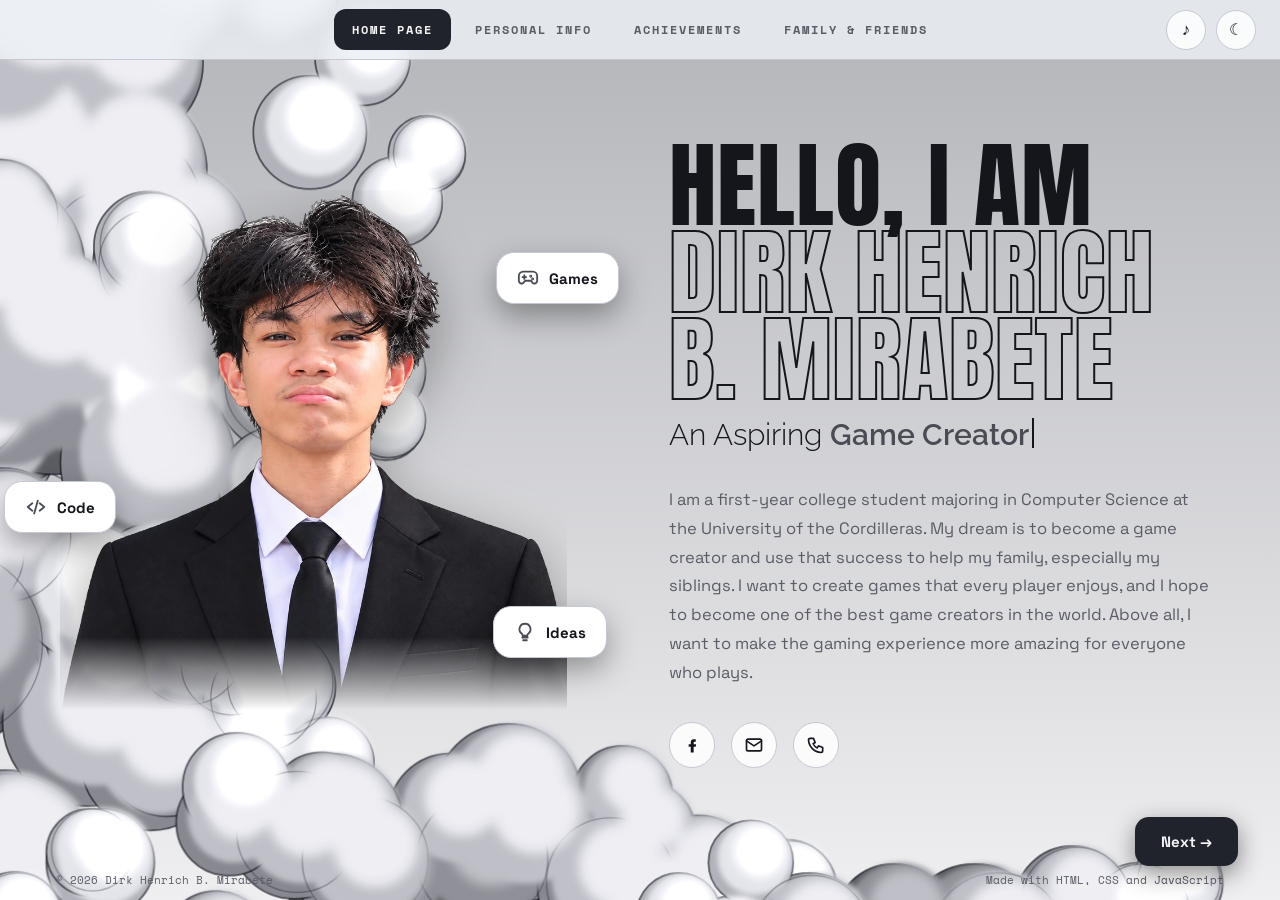
==== commit d5c93a0f: "Add files via upload" ====
--- a/index.html
+++ b/index.html
@@ -1,5 +1,5 @@
 <!DOCTYPE html>
-<html lang="en" data-theme="dark">
+<html lang="en" data-theme="light">
 <head>
 <meta charset="UTF-8">
 <meta name="viewport" content="width=device-width, initial-scale=1">
@@ -565,7 +565,7 @@
 
 const root=document.documentElement,tb=document.getElementById('theme');
 function setTheme(t){root.dataset.theme=t;tb.textContent=t==='dark'?'☀':'☾';try{localStorage.setItem('theme',t)}catch(e){}}
-setTheme('dark');/* always start in dark */
+setTheme('light');/* always start in light (morning) */
 tb.onclick=()=>setTheme(root.dataset.theme==='dark'?'light':'dark');
 
 const toast=document.getElementById('toast');
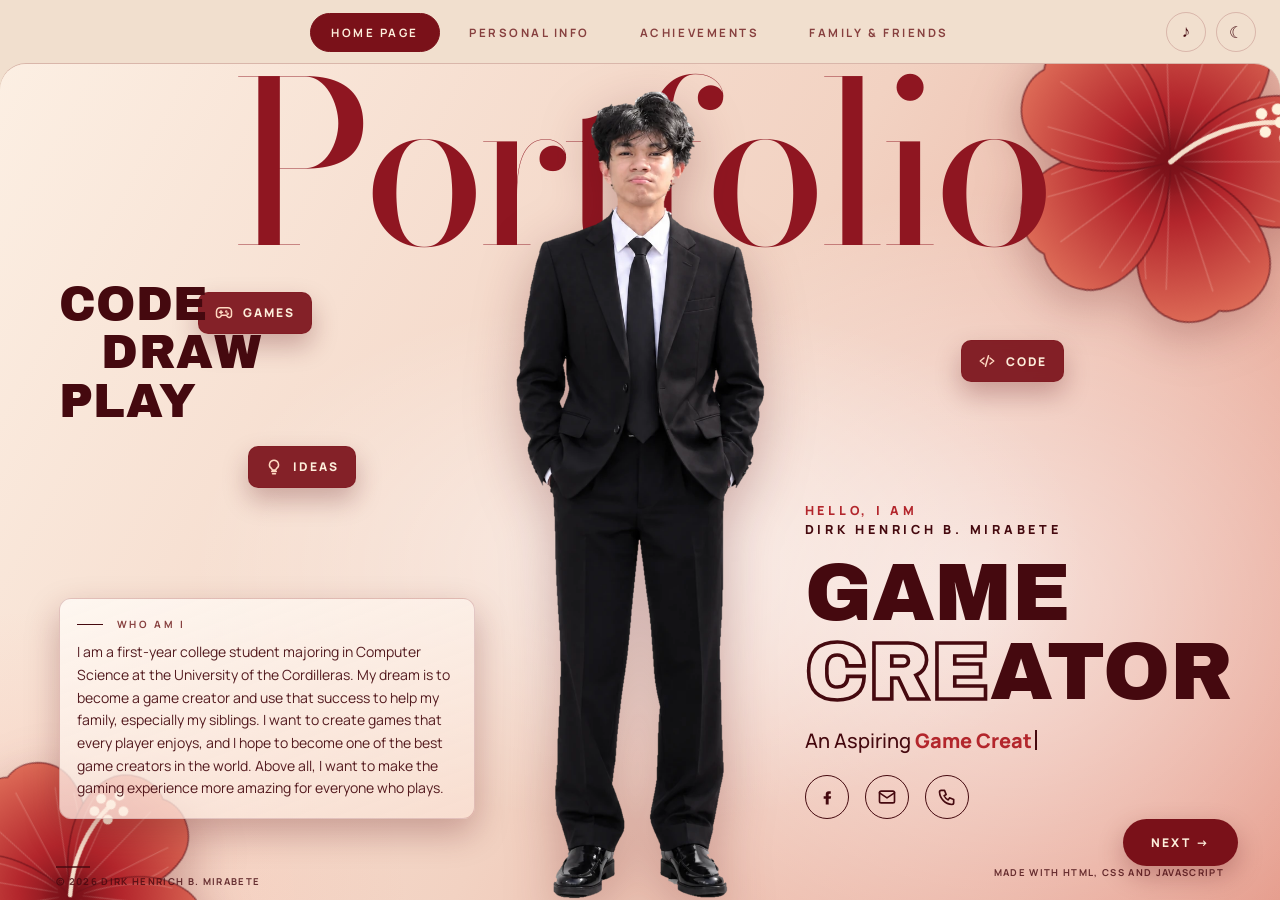
==== commit 6927cd34: "Add files via upload" ====
--- a/index.html
+++ b/index.html
@@ -4,7 +4,7 @@
 <meta charset="UTF-8">
 <meta name="viewport" content="width=device-width, initial-scale=1">
 <title>Dirk Henrich B. Mirabete | Portfolio 2026</title>
-<link href="https://fonts.googleapis.com/css2?family=Anton&family=Raleway:wght@300;400;600;700;800&family=Space+Grotesk:wght@400;500;600;700&family=Space+Mono:wght@400;700&family=Zen+Maru+Gothic:wght@900&display=swap" rel="stylesheet">
+<link rel="preconnect" href="https://fonts.googleapis.com"><link rel="preconnect" href="https://fonts.gstatic.com" crossorigin><link href="https://fonts.googleapis.com/css2?family=Archivo+Black&family=Bodoni+Moda:wght@400;500&family=Cormorant+Unicase:wght@500;600;700&family=Cormorant+Garamond:wght@600;700&family=Manrope:wght@400;500;600;700;800&family=Zen+Maru+Gothic:wght@900&display=swap" rel="stylesheet">
 <style>
 :root{
   --bg:#03040a; --nav:rgba(5,6,12,.82); --card:rgba(16,17,25,.82); --card-solid:#11121a; --line:#34363f; --text:#f3f3f5; --muted:#a3a6b2;
@@ -19,12 +19,12 @@
 *{box-sizing:border-box;margin:0;padding:0}
 html,body{height:100%;overflow:hidden}
 body{
-  font-family:'Space Grotesk',sans-serif;color:var(--text);background:var(--bg);
+  font-family:'Manrope','DM Sans',sans-serif;color:var(--text);background:var(--bg);
   background-image:radial-gradient(var(--dot) 1px,transparent 1px);background-size:26px 26px;
   display:flex;flex-direction:column;transition:background-color .25s,color .25s;
 }
-.mono{font-family:'Space Mono',monospace}
-.anton{font-family:'Anton',sans-serif;font-weight:400;text-transform:uppercase}
+.mono{font-family:'Manrope','DM Sans',sans-serif}
+.anton{font-family:'Archivo Black','Montserrat',sans-serif;font-weight:400;text-transform:uppercase}
 .outline{color:transparent;-webkit-text-stroke:2px var(--text)}
 
 /* decorations */
@@ -32,7 +32,7 @@
 
 /* NAV */
 nav{height:60px;flex:none;display:flex;align-items:center;justify-content:center;gap:6px;border-bottom:1px solid var(--line);background:var(--nav);position:relative;z-index:2}
-.tab{font-family:'Space Mono',monospace;font-weight:700;font-size:12px;letter-spacing:2px;text-transform:uppercase;color:var(--muted);background:transparent;border:0;border-radius:12px;padding:12px 18px;cursor:var(--cur-hand);transition:.2s}
+.tab{font-family:'Manrope','DM Sans',sans-serif;font-weight:700;font-size:12px;letter-spacing:2px;text-transform:uppercase;color:var(--muted);background:transparent;border:0;border-radius:12px;padding:12px 18px;cursor:var(--cur-hand);transition:.2s}
 .tab:hover{color:var(--text)}
 .tab.active{background:var(--btn);color:var(--btn-text)}
 #theme{position:absolute;right:24px;width:40px;height:40px;border-radius:50%;border:1px solid var(--line);background:var(--card);color:var(--text);font-size:16px;cursor:var(--cur-hand)}
@@ -43,7 +43,7 @@
 .page.active{display:flex;animation:in .4s ease}
 @keyframes in{from{opacity:0;transform:translateY(10px)}to{opacity:1;transform:none}}
 
-.eyebrow{font-family:'Space Mono',monospace;font-size:12px;letter-spacing:4px;text-transform:uppercase;color:var(--muted);display:flex;align-items:center;gap:14px}
+.eyebrow{font-family:'Manrope','DM Sans',sans-serif;font-size:12px;letter-spacing:4px;text-transform:uppercase;color:var(--muted);display:flex;align-items:center;gap:14px}
 .eyebrow::before{content:"";width:30px;height:1px;background:var(--muted)}
 
 .card{background:var(--card);border:1px solid var(--line);border-radius:24px;padding:18px 24px}
@@ -52,7 +52,7 @@
 /* HOME */
 #home{align-items:center;justify-content:center;gap:9vw}
 .photo{flex:none;width:min(40vh,390px);aspect-ratio:1;border-radius:50%;border:6px solid var(--btn);outline:10px solid var(--bg);box-shadow:0 0 0 12px var(--line),0 0 70px rgba(255,255,255,.05);overflow:hidden;position:relative;background:#fff;display:flex;align-items:center;justify-content:center}
-.photo span{font-family:'Anton',sans-serif;font-size:60px;color:#161616}
+.photo span{font-family:'Archivo Black','Montserrat',sans-serif;font-size:60px;color:#161616}
 .photo img{position:absolute;inset:0;width:100%;height:100%;object-fit:cover;background:#fff}
 .intro{max-width:640px}
 .intro h1{font-size:clamp(46px,10.5vh,98px);line-height:.92;margin:10px 0 14px}
@@ -60,9 +60,9 @@
 .bio h3{font-size:clamp(15px,2.3vh,19px);font-weight:700;margin-bottom:2px}
 .bio p{color:var(--muted);font-size:clamp(12.5px,2vh,16px);line-height:1.65;margin-bottom:14px}
 .row{display:flex;align-items:center;gap:16px;padding:9px 0;border-top:1px solid var(--line)}
-.k{font-family:'Space Mono',monospace;font-size:11px;letter-spacing:2px;color:var(--muted);width:88px;text-transform:uppercase}
+.k{font-family:'Manrope','DM Sans',sans-serif;font-size:11px;letter-spacing:2px;color:var(--muted);width:88px;text-transform:uppercase}
 .v{flex:1;font-weight:600;font-size:clamp(14px,2.3vh,19px)}
-.copy{font-family:'Space Mono',monospace;font-weight:700;font-size:11px;letter-spacing:1px;background:#0d0d0d;color:#fff;border:1px solid var(--line);border-radius:10px;padding:10px 16px;cursor:var(--cur-hand)}
+.copy{font-family:'Manrope','DM Sans',sans-serif;font-weight:700;font-size:11px;letter-spacing:1px;background:#0d0d0d;color:#fff;border:1px solid var(--line);border-radius:10px;padding:10px 16px;cursor:var(--cur-hand)}
 [data-theme="light"] .copy{background:#161616}
 .copy:active{transform:scale(.95)}
 
@@ -82,15 +82,15 @@
 /* ACHIEVEMENTS */
 #ach{flex-direction:column;gap:14px;max-width:1160px;margin:0 auto;width:100%}
 .ach-top{display:flex;align-items:flex-end;justify-content:space-between;flex:none}
-.pill{font-family:'Space Mono',monospace;font-size:12px;letter-spacing:1px;border:1px solid var(--line);border-radius:999px;padding:9px 16px;background:var(--card)}
+.pill{font-family:'Manrope','DM Sans',sans-serif;font-size:12px;letter-spacing:1px;border:1px solid var(--line);border-radius:999px;padding:9px 16px;background:var(--card)}
 .ach-body{display:grid;grid-template-columns:1fr;gap:14px;flex:1;min-height:0}
 .cards{display:grid;grid-template-columns:1fr 1fr;grid-template-rows:1fr 1fr;gap:14px;min-height:0}
 .ac{background:var(--card);border:1px solid var(--line);border-radius:24px;padding:16px 20px;display:flex;flex-direction:column;min-height:0}
-.ac .st{align-self:flex-start;font-family:'Space Mono',monospace;font-size:10px;letter-spacing:2px;border:1px solid var(--line);border-radius:999px;padding:4px 10px;margin-bottom:8px;color:var(--muted)}
+.ac .st{align-self:flex-start;font-family:'Manrope','DM Sans',sans-serif;font-size:10px;letter-spacing:2px;border:1px solid var(--line);border-radius:999px;padding:4px 10px;margin-bottom:8px;color:var(--muted)}
 .ac.done .st{background:var(--btn);color:var(--btn-text);border-color:var(--btn)}
 .ac h3{font-size:clamp(15px,2.4vh,20px);font-weight:700;margin-bottom:3px}
 .ac .meta{color:var(--muted);font-size:clamp(11.5px,1.7vh,14px);line-height:1.5}
-.shot{flex:1;min-height:0;margin-top:10px;border:1px dashed var(--line);border-radius:14px;background:var(--chip);display:flex;align-items:center;justify-content:center;font-family:'Space Mono',monospace;font-size:11px;letter-spacing:1px;color:var(--muted);overflow:hidden}
+.shot{flex:1;min-height:0;margin-top:10px;border:1px dashed var(--line);border-radius:14px;background:var(--chip);display:flex;align-items:center;justify-content:center;font-family:'Manrope','DM Sans',sans-serif;font-size:11px;letter-spacing:1px;color:var(--muted);overflow:hidden}
 .shot img{width:100%;height:100%;object-fit:cover}
 .ac-head{display:flex;align-items:center;gap:14px;margin-bottom:8px}
 .ac-head .st{margin-bottom:4px}
@@ -106,7 +106,7 @@
 .mile{display:flex;flex-direction:column;gap:10px}
 .mile .eyebrow{font-size:11px}
 .m{background:var(--card);border:1px solid var(--line);border-radius:16px;padding:12px 14px;font-weight:600;font-size:13px}
-.m small{display:block;font-family:'Space Mono',monospace;font-size:10px;letter-spacing:1px;color:var(--muted);margin-top:3px}
+.m small{display:block;font-family:'Manrope','DM Sans',sans-serif;font-size:10px;letter-spacing:1px;color:var(--muted);margin-top:3px}
 .m.lock{opacity:.55;border-style:dashed}
 
 
@@ -119,15 +119,15 @@
 .person.pop{animation:pop .35s}
 @keyframes pop{50%{transform:scale(1.04)}}
 .avatar{width:clamp(90px,16vh,140px);aspect-ratio:1;border-radius:50%;border:4px solid var(--btn);background:var(--chip);display:flex;align-items:center;justify-content:center;overflow:hidden;position:relative;margin-bottom:6px}
-.avatar span{font-family:'Anton',sans-serif;font-size:44px;color:var(--text)}
+.avatar span{font-family:'Archivo Black','Montserrat',sans-serif;font-size:44px;color:var(--text)}
 .avatar img{position:absolute;inset:0;width:100%;height:100%;object-fit:cover}
 .person h3{font-size:clamp(18px,2.8vh,24px);font-weight:700}
-.person .rel{font-family:'Space Mono',monospace;font-size:10px;letter-spacing:2px;text-transform:uppercase;color:var(--muted)}
+.person .rel{font-family:'Manrope','DM Sans',sans-serif;font-size:10px;letter-spacing:2px;text-transform:uppercase;color:var(--muted)}
 .person .msg{color:var(--muted);font-size:clamp(13px,1.9vh,15px);line-height:1.5;min-height:3em;transition:opacity .2s}
-.love-btn{margin-top:6px;background:var(--btn);color:var(--btn-text);border:0;border-radius:999px;padding:12px 24px;font-family:'Space Mono',monospace;font-size:12px;letter-spacing:1px;cursor:var(--cur-hand);transition:.15s}
+.love-btn{margin-top:6px;background:var(--btn);color:var(--btn-text);border:0;border-radius:999px;padding:12px 24px;font-family:'Manrope','DM Sans',sans-serif;font-size:12px;letter-spacing:1px;cursor:var(--cur-hand);transition:.15s}
 .love-btn:hover{transform:scale(1.05)}
 .love-btn:active{transform:scale(.94)}
-.count{font-family:'Space Mono',monospace;font-size:11px;color:var(--muted)}
+.count{font-family:'Manrope','DM Sans',sans-serif;font-size:11px;color:var(--muted)}
 .floater{position:absolute;pointer-events:none;font-size:22px;animation:floatup 1.1s ease-out forwards;z-index:5}
 @keyframes floatup{to{transform:translate(var(--dx),-120px) scale(1.4);opacity:0}}
 .sec-label{margin-top:4px}
@@ -143,18 +143,18 @@
 .fam-x{position:absolute;top:14px;right:14px;width:38px;height:38px;border-radius:50%;border:1px solid var(--line);background:var(--chip);color:var(--text);font-size:16px;cursor:var(--cur-hand)}
 .fam-box .avatar{width:120px;cursor:var(--cur-hand);transition:.2s}
 .fam-box .avatar:active{transform:scale(.92)}
-.fam-box h2{font-family:'Anton',sans-serif;font-size:36px;font-weight:400;letter-spacing:1px}
+.fam-box h2{font-family:'Archivo Black','Montserrat',sans-serif;font-size:36px;font-weight:400;letter-spacing:1px}
 .fam-intro{color:var(--muted);font-size:15px;line-height:1.5}
 .fam-bubble{background:var(--chip);border-radius:18px;padding:14px 18px;font-size:15px;min-height:3.2em;width:100%;display:flex;align-items:center;justify-content:center;transition:opacity .2s}
 .fam-actions{display:flex;flex-wrap:wrap;gap:8px;justify-content:center}
-.fam-actions button{background:var(--btn);color:var(--btn-text);border:0;border-radius:999px;padding:11px 18px;font-family:'Space Mono',monospace;font-size:12px;cursor:var(--cur-hand);transition:.15s}
+.fam-actions button{background:var(--btn);color:var(--btn-text);border:0;border-radius:999px;padding:11px 18px;font-family:'Manrope','DM Sans',sans-serif;font-size:12px;cursor:var(--cur-hand);transition:.15s}
 .fam-actions button:hover{transform:scale(1.06)}
 .fam-actions button:active{transform:scale(.94)}
 .fam-note{width:100%;display:flex;flex-direction:column;gap:8px;margin-top:6px}
-.fam-note textarea{width:100%;min-height:70px;resize:vertical;background:var(--chip);color:var(--text);border:1px solid var(--line);border-radius:16px;padding:12px;font-family:'Space Grotesk',sans-serif;font-size:14px}
+.fam-note textarea{width:100%;min-height:70px;resize:vertical;background:var(--chip);color:var(--text);border:1px solid var(--line);border-radius:16px;padding:12px;font-family:'Manrope','DM Sans',sans-serif;font-size:14px}
 .fam-note ul{list-style:none;display:flex;flex-direction:column;gap:6px;text-align:left}
 .fam-note li{background:var(--chip);border-radius:12px;padding:10px 12px;font-size:13px;display:flex;justify-content:space-between;gap:10px}
-.fam-note li small{color:var(--muted);display:block;font-family:'Space Mono',monospace;font-size:10px}
+.fam-note li small{color:var(--muted);display:block;font-family:'Manrope','DM Sans',sans-serif;font-size:10px}
 .fam-note li button{background:none;border:0;color:var(--muted);cursor:var(--cur-hand);font-size:14px}
 .fam-box .floater{font-size:26px}
 
@@ -164,14 +164,14 @@
 .fam-gallery img:hover{transform:scale(1.03)}
 .fam-actions.grid{display:grid;grid-template-columns:1fr 1fr;width:100%}
 .fam-actions button{border-radius:18px;display:flex;flex-direction:column;gap:3px;align-items:center;padding:12px 10px}
-.fam-actions button small{font-family:'Space Grotesk',sans-serif;font-size:11px;opacity:.7;line-height:1.3}
+.fam-actions button small{font-family:'Manrope','DM Sans',sans-serif;font-size:11px;opacity:.7;line-height:1.3}
 /* PAGER / FOOTER */
-.pager{position:fixed;right:42px;bottom:34px;z-index:3;font-family:'Space Grotesk',sans-serif;font-weight:700;font-size:15px;background:var(--btn);color:var(--btn-text);border:0;border-radius:14px;padding:15px 26px;cursor:var(--cur-hand);box-shadow:0 8px 24px rgba(0,0,0,.35);transition:.2s}
+.pager{position:fixed;right:42px;bottom:34px;z-index:3;font-family:'Manrope','DM Sans',sans-serif;font-weight:700;font-size:15px;background:var(--btn);color:var(--btn-text);border:0;border-radius:14px;padding:15px 26px;cursor:var(--cur-hand);box-shadow:0 8px 24px rgba(0,0,0,.35);transition:.2s}
 .pager:hover{transform:translateY(-2px)}
 .pager.hide{display:none}
 #back{right:auto;left:42px}
-footer{position:fixed;left:56px;right:56px;bottom:12px;display:flex;justify-content:space-between;font-family:'Space Mono',monospace;font-size:10.5px;color:var(--muted);pointer-events:none;z-index:1}
-#toast{position:fixed;top:72px;left:50%;transform:translateX(-50%);background:var(--btn);color:var(--btn-text);font-family:'Space Mono',monospace;font-size:12px;padding:10px 18px;border-radius:12px;opacity:0;transition:.25s;pointer-events:none;z-index:5}
+footer{position:fixed;left:56px;right:56px;bottom:12px;display:flex;justify-content:space-between;font-family:'Manrope','DM Sans',sans-serif;font-size:10.5px;color:var(--muted);pointer-events:none;z-index:1}
+#toast{position:fixed;top:72px;left:50%;transform:translateX(-50%);background:var(--btn);color:var(--btn-text);font-family:'Manrope','DM Sans',sans-serif;font-size:12px;padding:10px 18px;border-radius:12px;opacity:0;transition:.25s;pointer-events:none;z-index:5}
 #toast.show{opacity:1}
 
 @media (max-width:900px){
@@ -246,9 +246,9 @@
 .fchip.c3{right:-40px;bottom:10%;animation-delay:-3.2s;animation-duration:5.5s}
 @keyframes bob{from{transform:translateY(-6px)}to{transform:translateY(7px)}}
 .intro{max-width:620px}
-.hello{font-family:'Anton',sans-serif;font-weight:400;font-size:clamp(38px,8vh,72px);line-height:.98;letter-spacing:1px;margin:0 0 16px;text-transform:uppercase}
+.hello{font-family:'Archivo Black','Montserrat',sans-serif;font-weight:400;font-size:clamp(38px,8vh,72px);line-height:.98;letter-spacing:1px;margin:0 0 16px;text-transform:uppercase}
 .hl{color:var(--hl)}
-.sub{font-family:'Raleway','Space Grotesk',sans-serif;font-weight:300;font-size:clamp(18px,3.6vh,30px);min-height:1.4em;margin-bottom:clamp(14px,3vh,28px)}
+.sub{font-family:'Manrope','DM Sans',sans-serif;font-weight:300;font-size:clamp(18px,3.6vh,30px);min-height:1.4em;margin-bottom:clamp(14px,3vh,28px)}
 .sub .hl{font-weight:600}
 .caret{display:inline-block;width:2px;height:1em;background:var(--text);margin-left:3px;vertical-align:-.12em;animation:blink 1s steps(1) infinite}
 @keyframes blink{50%{opacity:0}}
@@ -277,12 +277,12 @@
 @media (prefers-reduced-motion:reduce){.sticker-slot img.sticker-luffy,.ach-sticker{animation:none}}
 /* PARENTS LETTER */
 .fam-letter{width:100%;background:var(--chip);border:1px solid var(--line);border-radius:20px;padding:18px 20px 20px;text-align:left}
-.fam-letter-eyebrow{font-family:'Space Mono',monospace;font-size:11px;letter-spacing:3px;text-transform:uppercase;color:var(--muted);margin-bottom:12px}
+.fam-letter-eyebrow{font-family:'Manrope','DM Sans',sans-serif;font-size:11px;letter-spacing:3px;text-transform:uppercase;color:var(--muted);margin-bottom:12px}
 .fam-letter-to{font-weight:700;font-size:16px;margin-bottom:8px}
 .fam-letter-body{font-size:14.5px;line-height:1.8;color:var(--text)}
 /* HOLLOW KNIGHT CURSOR */
-:root{--cur-arrow:url("[data-uri]") 1 1,auto;--cur-hand:url("[data-uri]") 14 12,pointer}
-@supports (cursor:-webkit-image-set(url("[data-uri]") 1x) 0 0,auto){:root{--cur-arrow:-webkit-image-set(url("[data-uri]") 1x,url("[data-uri]") 2x) 1 1,auto;--cur-hand:-webkit-image-set(url("[data-uri]") 1x,url("[data-uri]") 2x) 14 12,pointer}}
+:root{--cur-arrow:url("[data-uri]") 9 11,auto;--cur-hand:url("[data-uri]") 22 22,pointer}
+@supports (cursor:-webkit-image-set(url("[data-uri]") 1x) 0 0,auto){:root{--cur-arrow:-webkit-image-set(url("[data-uri]") 1x,url("[data-uri]") 2x) 9 11,auto;--cur-hand:-webkit-image-set(url("[data-uri]") 1x,url("[data-uri]") 2x) 22 22,pointer}}
 html,body{cursor:var(--cur-arrow)}
 a,button,label,select,summary,[role="button"]{cursor:var(--cur-hand)}
 textarea,input:not([type="button"]):not([type="submit"]):not([type="checkbox"]):not([type="radio"]){cursor:text}
@@ -318,11 +318,11 @@
 #info.active + .info-side{display:flex}
 @media (max-width:1351px){#info.active + .info-side{display:none}}
 .mg{pointer-events:auto;background:var(--card);border:1px solid var(--line);border-radius:22px;padding:calc(var(--w)*.04) calc(var(--w)*.045) calc(var(--w)*.045);
-  backdrop-filter:blur(8px);animation:mgin .6s cubic-bezier(.3,1.3,.5,1) both;font-family:'Space Grotesk',sans-serif;color:var(--text)}
+  backdrop-filter:blur(8px);animation:mgin .6s cubic-bezier(.3,1.3,.5,1) both;font-family:'Manrope','DM Sans',sans-serif;color:var(--text)}
 @keyframes mgin{from{opacity:0;transform:translateY(-26px)}to{opacity:1;transform:none}}
-.mg-head{display:flex;align-items:center;gap:8px;font-family:'Space Mono',monospace;font-size:clamp(8px,calc(var(--w)*.03),11px);letter-spacing:2px;text-transform:uppercase;color:var(--muted);margin-bottom:calc(var(--w)*.025)}
+.mg-head{display:flex;align-items:center;gap:8px;font-family:'Manrope','DM Sans',sans-serif;font-size:clamp(8px,calc(var(--w)*.03),11px);letter-spacing:2px;text-transform:uppercase;color:var(--muted);margin-bottom:calc(var(--w)*.025)}
 .mg-head::before{content:"";width:calc(var(--w)*.05);height:1px;background:var(--muted);flex:none}
-.mg-bar{display:flex;align-items:center;justify-content:space-between;gap:6px;font-family:'Space Mono',monospace;font-size:clamp(9px,calc(var(--w)*.032),12px);color:var(--muted);margin-bottom:calc(var(--w)*.03)}
+.mg-bar{display:flex;align-items:center;justify-content:space-between;gap:6px;font-family:'Manrope','DM Sans',sans-serif;font-size:clamp(9px,calc(var(--w)*.032),12px);color:var(--muted);margin-bottom:calc(var(--w)*.03)}
 .mg-bar b{color:var(--text)}
 .mg-reset{background:var(--btn);color:var(--btn-text);border:0;border-radius:999px;padding:.45em 1em;font:inherit;cursor:var(--cur-hand);transition:.15s}
 .mg-reset:hover{transform:scale(1.06)}.mg-reset:active{transform:scale(.94)}
@@ -331,7 +331,7 @@
 .mg-in{position:relative;display:block;width:100%;height:100%;transition:transform .45s;transform-style:preserve-3d}
 .mg-card.flip .mg-in{transform:rotateY(180deg)}
 .mg-f{position:absolute;inset:0;display:flex;align-items:center;justify-content:center;border-radius:calc(var(--w)*.04);backface-visibility:hidden;-webkit-backface-visibility:hidden;font-size:calc(var(--w)*.09)}
-.mg-back{background:var(--chip);border:1px solid var(--line);color:var(--muted);font-family:'Anton',sans-serif;transition:.15s}
+.mg-back{background:var(--chip);border:1px solid var(--line);color:var(--muted);font-family:'Archivo Black','Montserrat',sans-serif;transition:.15s}
 .mg-card:hover:not(.flip) .mg-back{background:var(--btn);color:var(--btn-text)}
 .mg-front{background:var(--btn);transform:rotateY(180deg)}
 .mg-card.done .mg-front{animation:mgpop .5s}
@@ -342,22 +342,229 @@
 @keyframes mgpop2{40%{transform:scale(1.12)}}
 @media (prefers-reduced-motion:reduce){.mg{animation:none;opacity:1}.mg-in{transition:none}}
 /* PAGE TITLES (match home headline) */
-.title.anton{font-family:'Anton',sans-serif;font-weight:400;text-transform:uppercase;letter-spacing:1px;line-height:.95;font-size:clamp(38px,8vh,72px)}
+.title.anton{font-family:'Archivo Black','Montserrat',sans-serif;font-weight:400;text-transform:uppercase;letter-spacing:1px;line-height:.95;font-size:clamp(38px,8vh,72px)}
 [data-theme="dark"] .title,[data-theme="dark"] .hello{text-shadow:0 2px 14px rgba(0,0,0,.85),0 0 3px rgba(0,0,0,.6)}
+
+/* =====================================================================
+   CRIMSON EDITORIAL THEME  (inspired by the reference portfolio)
+   ===================================================================== */
+:root,[data-theme="dark"]{
+  --bg:#290509; --nav:transparent;
+  --card:linear-gradient(160deg,rgba(132,18,28,.58),rgba(52,6,11,.88));
+  --card-solid:#4b0b12; --line:rgba(255,206,190,.17);
+  --text:#fdeedb; --muted:#e8bcae; --btn:#fdeedb; --btn-text:#4b0b12;
+  --chip:rgba(36,4,8,.58); --accent:#fdeedb; --hl:#f6c7a4;
+  --g1:#3a090e; --g2:#7a0f18; --g3:#c4272e; --glow:rgba(238,72,70,.55);
+  --word:#3b070c; --veil:rgba(22,2,5,.74);
+  --hib-c:#2a0409; --hib-m:#5d0b14; --hib-e:#93192a; --hib-s:#26030a; --hib-v:#ffc9b8; --hib-st:#f2cfa6;
+  --shadow:rgba(20,0,3,.55);
+}
+[data-theme="light"]{
+  --bg:#f1dfce; --nav:transparent;
+  --card:linear-gradient(160deg,rgba(255,251,246,.82),rgba(250,226,213,.72));
+  --card-solid:#fdf0e4; --line:rgba(122,17,25,.2);
+  --text:#45090f; --muted:#87403f; --btn:#7a1119; --btn-text:#fdeedb;
+  --chip:rgba(255,245,236,.8); --accent:#7a1119; --hl:#b3262c;
+  --g1:#fcefe3; --g2:#f2d2c2; --g3:#e69d8d; --glow:rgba(255,255,255,.6);
+  --word:#8f1621; --veil:rgba(80,10,16,.55);
+  --hib-c:#7a1119; --hib-m:#b3262c; --hib-e:#dd6a56; --hib-s:#5b0b14; --hib-v:#ffe6d6; --hib-st:#fff2dc;
+  --shadow:rgba(90,10,18,.28);
+}
+
+/* ---------- base ---------- */
+body{font-family:'Manrope','DM Sans','Montserrat',sans-serif;background:var(--bg);background-image:none}
+.swirl,.deco{display:none!important}
+
+/* ---------- nav ---------- */
+nav{height:64px;border-bottom:0;background:transparent;backdrop-filter:none;gap:8px}
+.tab{font-family:'Manrope','DM Sans',sans-serif;font-weight:700;font-size:11.5px;letter-spacing:.22em;border-radius:999px;padding:11px 20px;color:var(--muted);border:1px solid transparent}
+.tab:hover{color:var(--text);border-color:var(--line)}
+.tab.active{background:var(--btn);color:var(--btn-text);border-color:var(--btn)}
+#theme,#music{background:transparent;border:1px solid var(--line);color:var(--text)}
+#theme:hover{background:var(--btn);color:var(--btn-text)}
+
+/* ---------- the "slide" ---------- */
+main{background:
+    radial-gradient(52% 68% at 76% 64%,var(--glow) 0%,transparent 72%),
+    radial-gradient(40% 50% at 4% 100%,rgba(255,120,100,.14) 0%,transparent 70%),
+    linear-gradient(118deg,var(--g1) 0%,var(--g2) 52%,var(--g3) 100%);
+  border-radius:26px 26px 0 0;overflow:hidden;box-shadow:0 -1px 0 var(--line)}
+.page{padding:26px clamp(20px,5vw,72px) 84px}
+.title-wrap{margin-bottom:8px}
+
+/* ---------- hibiscus decoration ---------- */
+.hib{position:absolute;z-index:0;pointer-events:none;transition:top .9s cubic-bezier(.2,.8,.2,1),left .9s cubic-bezier(.2,.8,.2,1),right .9s cubic-bezier(.2,.8,.2,1),bottom .9s cubic-bezier(.2,.8,.2,1),transform .9s cubic-bezier(.2,.8,.2,1),opacity .6s;filter:drop-shadow(0 14px 24px var(--shadow))}
+.hib svg{width:100%;height:100%;display:block;animation:hibsway 14s ease-in-out infinite alternate;transform-origin:50% 50%}
+@keyframes hibsway{from{transform:rotate(-3deg)}to{transform:rotate(4deg)}}
+.hib.a{width:clamp(230px,27vw,440px);aspect-ratio:1;top:-9%;right:-5%;transform:rotate(18deg)}
+.hib.b{width:clamp(210px,23vw,380px);aspect-ratio:1;bottom:-17%;left:-6%;transform:rotate(-28deg)}
+.hib.c{width:clamp(110px,11vw,190px);aspect-ratio:1;top:46%;left:-3%;transform:rotate(40deg);opacity:0}
+main[data-p="1"] .hib.a{top:auto;bottom:-20%;right:-6%;transform:rotate(-14deg)}
+main[data-p="1"] .hib.b{bottom:auto;top:-18%;left:-5%;transform:rotate(24deg)}
+main[data-p="1"] .hib.c{opacity:1;top:auto;bottom:8%;left:36%}
+main[data-p="2"] .hib.a{top:-14%;right:-4%;transform:rotate(36deg)}
+main[data-p="2"] .hib.b{bottom:-20%;left:-7%;transform:rotate(-8deg)}
+main[data-p="2"] .hib.c{opacity:1;top:20%;left:-2%}
+main[data-p="3"] .hib.a{top:-18%;right:auto;left:-6%;transform:rotate(-24deg)}
+main[data-p="3"] .hib.b{bottom:-20%;left:auto;right:-6%;transform:rotate(12deg)}
+main[data-p="3"] .hib.c{opacity:1;top:34%;left:auto;right:-3%}
+@media (prefers-reduced-motion:reduce){.hib svg{animation:none}}
+
+/* ---------- shared type ---------- */
+.eyebrow{font-family:'Manrope','DM Sans',sans-serif;font-weight:700;font-size:11px;letter-spacing:.26em;color:var(--muted)}
+.eyebrow::before{background:var(--text);width:26px}
+.title.anton,.title{font-family:'Cormorant Unicase','Cormorant Garamond',Cardo,Georgia,serif;font-weight:700;text-transform:lowercase;letter-spacing:0;line-height:.92;font-size:clamp(46px,10vh,92px)}
+.title .outline{color:var(--hl);-webkit-text-stroke:0;font-style:normal}
+[data-theme="dark"] .title,[data-theme="dark"] .hello{text-shadow:0 2px 18px rgba(30,0,4,.55)}
+
+/* ---------- cards ---------- */
+.card,.ac,.m,.person,.pill,.mg,.fam-letter{backdrop-filter:blur(2px)}
+.card{border-radius:12px;border:1px solid var(--line);padding:18px 24px;box-shadow:0 14px 34px var(--shadow)}
+.ac{border-radius:12px;box-shadow:0 14px 34px var(--shadow)}
+.ac .st{font-family:'Manrope','DM Sans',sans-serif;font-weight:800;font-size:10px;letter-spacing:.2em;border-radius:6px;background:rgba(30,3,7,.72);color:var(--text);border:1px solid var(--line);padding:5px 10px}
+[data-theme="light"] .ac .st{background:rgba(122,17,25,.9);color:#fdeedb}
+.ac.done .st{background:var(--btn);color:var(--btn-text);border-color:var(--btn)}
+.ac h3{font-size:clamp(16px,2.5vh,21px);font-weight:800}
+.ac:hover,.person:hover{box-shadow:0 18px 40px var(--shadow),0 0 0 1px var(--line)}
+.shot{border-radius:8px;border:1px solid var(--line);background:var(--chip)}
+.ac.locked{opacity:.7}
+.pill{border-radius:6px;font-family:'Manrope','DM Sans',sans-serif;font-weight:800;letter-spacing:.2em;font-size:11px;background:rgba(30,3,7,.6);color:var(--text)}
+[data-theme="light"] .pill{background:rgba(122,17,25,.9);color:#fdeedb}
+.chip{border-radius:9px;background:var(--chip);border:1px solid var(--line);font-weight:700}
+.f{border-bottom:1px solid var(--line)}
+.f .k{font-weight:800;letter-spacing:.16em;color:var(--muted)}
+.more p{color:var(--text);opacity:.88}
+.m{border-radius:10px}
+.person{border-radius:14px;box-shadow:0 14px 34px var(--shadow)}
+.avatar{border:3px solid var(--btn)}
+.love-btn{border-radius:8px;font-family:'Manrope','DM Sans',sans-serif;font-weight:800;letter-spacing:.18em}
+.person .msg{color:var(--text);opacity:.85}
+.person .rel,.count{color:var(--muted)}
+.fam-box{border-radius:18px;background:var(--card-solid)}
+.fam-modal{background:var(--veil)}
+.fam-actions button{border-radius:12px}
+.fam-box h2{font-family:'Cormorant Unicase','Cormorant Garamond',Cardo,serif;font-weight:700;text-transform:lowercase;font-size:44px;letter-spacing:0}
+.mg{border-radius:14px;box-shadow:0 14px 34px var(--shadow)}
+.mg-reset{border-radius:6px}
+
+/* ---------- pager / footer / toast ---------- */
+.pager{font-family:'Manrope','DM Sans',sans-serif;font-weight:800;font-size:12px;letter-spacing:.2em;text-transform:uppercase;border-radius:999px;padding:15px 28px;box-shadow:0 10px 26px var(--shadow)}
+footer{font-family:'Manrope','DM Sans',sans-serif;font-weight:700;letter-spacing:.14em;text-transform:uppercase;font-size:9.5px;color:var(--text);opacity:.8}
+footer span::before{content:"";display:block;width:34px;height:2px;background:var(--text);margin-bottom:7px;opacity:.9}
+footer span:last-child{text-align:right}
+footer span:last-child::before{display:none}
+#toast{border-radius:999px;font-family:'Manrope','DM Sans',sans-serif;font-weight:700}
+
+/* =====================================================================
+   HOME  -  big serif "Portfolio" + heavy sans headline
+   ===================================================================== */
+#home{padding:0;overflow:hidden}
+#home.active{display:block}
+.pf-word{position:absolute;left:50%;top:-1.5%;transform:translateX(-50%);z-index:0;white-space:nowrap;pointer-events:none;user-select:none;
+  font-family:'Bodoni Moda','Playfair Display',Cardo,'Times New Roman',serif;font-weight:400;font-size:min(17.6vw,31vh);line-height:1;letter-spacing:-.045em;color:var(--word)}
+.hero{position:absolute;inset:0;display:grid;grid-template-columns:minmax(0,1fr) auto minmax(0,1fr);grid-template-rows:minmax(0,1fr);align-items:end;column-gap:clamp(8px,2vw,34px);padding:0 clamp(20px,4.6vw,78px);z-index:1}
+
+.photo{grid-column:2;position:relative;z-index:2;align-self:end;height:min(95%,45vw,80vh);width:auto;aspect-ratio:900/923;border-radius:0;background:transparent;box-shadow:none;overflow:visible;border:0;outline:0;display:block}
+.photo::before{content:"";position:absolute;left:-26%;right:-26%;top:6%;bottom:-6%;z-index:-1;background:radial-gradient(closest-side,var(--glow),transparent 72%);opacity:.9}
+.photo img{position:absolute;inset:0;width:100%;height:100%;object-fit:contain;object-position:50% 100%;background:transparent;border-radius:0;
+  filter:drop-shadow(0 18px 30px var(--shadow));-webkit-mask-image:none;mask-image:none}
+
+.fchip{border-radius:10px;background:rgba(30,3,7,.78);color:var(--text);border:1px solid var(--line);font-weight:800;font-size:12px;letter-spacing:.16em;text-transform:uppercase;padding:11px 16px;box-shadow:0 12px 26px var(--shadow);backdrop-filter:blur(4px)}
+[data-theme="light"] .fchip{background:rgba(122,17,25,.92);color:#fdeedb}
+.fchip svg{color:var(--hl);width:18px;height:18px}
+[data-theme="light"] .fchip svg{color:#ffd9c2}
+.fchip.c1{right:auto;left:-2%;top:30%}
+.fchip.c2{left:auto;right:-3%;top:16%}
+.fchip.c3{right:auto;bottom:auto;left:4%;top:58%}
+
+.hero-l{grid-column:1;align-self:stretch;display:flex;flex-direction:column;justify-content:space-between;gap:16px;padding:clamp(80px,24vh,230px) 0 clamp(58px,9vh,84px);position:relative;z-index:3;min-width:0}
+.stack{display:flex;flex-direction:column;font-family:'Archivo Black','Montserrat',sans-serif;font-size:clamp(26px,3.7vw,60px);line-height:1.02;letter-spacing:.01em;color:var(--text);text-transform:uppercase}
+.stack span:nth-child(2){padding-left:.9em}
+.about-card{background:var(--card);border:1px solid var(--line);border-radius:12px;padding:clamp(12px,2vh,20px) clamp(14px,1.3vw,22px);box-shadow:0 14px 34px var(--shadow);max-width:430px}
+.about-card .eyebrow{margin-bottom:10px;font-size:10px}
+.about{color:var(--text);opacity:.92;font-size:clamp(11.2px,1.62vh,14px);line-height:1.62;max-width:none;margin:0}
+
+.hero-r{grid-column:3;align-self:end;position:relative;z-index:1;min-width:0;display:flex;flex-direction:column;align-items:flex-start;gap:clamp(8px,1.6vh,16px);padding-bottom:clamp(58px,9vh,84px)}
+.tag{font-family:'Manrope','DM Sans',sans-serif;font-weight:800;font-size:clamp(10px,1.45vh,12.5px);letter-spacing:.3em;text-transform:uppercase;color:var(--hl);line-height:1.5;margin:0;position:relative;z-index:3}
+.tag b{display:block;color:var(--text);font-weight:800}
+.big{font-family:'Archivo Black','Montserrat',sans-serif;font-weight:400;text-transform:uppercase;font-size:clamp(34px,5.1vw,100px);line-height:.98;letter-spacing:.005em;color:var(--text);margin:0 0 0 calc(-1 * clamp(36px,4.9vw,86px));display:flex;flex-direction:column;white-space:nowrap;position:relative;z-index:1}
+.big .ol{color:transparent;-webkit-text-stroke:max(1.5px,.045em) var(--text)}
+.hero-r .sub{font-family:'Manrope','DM Sans',sans-serif;font-weight:500;font-size:clamp(14px,2.4vh,20px);min-height:1.5em;margin:0;position:relative;z-index:3;color:var(--text)}
+.hero-r .sub .hl{font-weight:800;color:var(--hl)}
+[data-theme="light"] .hero-r .sub .hl{color:var(--hl)}
+.caret{background:var(--text)}
+.hero-r .socials{position:relative;z-index:3;margin-top:4px}
+.soc.copy,[data-theme="light"] .soc.copy{background:transparent;color:var(--text);border:1px solid var(--text);width:44px;height:44px}
+.soc.copy:hover,[data-theme="light"] .soc.copy:hover{background:var(--btn);color:var(--btn-text);border-color:var(--btn)}
+
+@media (max-width:1100px){
+  .fchip{display:none}
+}
+@media (max-width:900px){
+  #home,#home.active{overflow-y:auto;overflow-x:hidden}
+  .pf-word{font-size:26vw;top:0;line-height:.95}
+  .hero{position:relative;inset:auto;display:flex;flex-direction:column;align-items:stretch;gap:20px;padding:19vw 18px 100px;min-height:100%}
+  .photo{order:1;height:auto;width:min(88vw,430px);align-self:center;margin-bottom:-6px}
+  .hero-r{order:2;padding-bottom:0;gap:10px}
+  .hero-l{order:3;padding:0;gap:18px}
+  .stack{flex-direction:row;flex-wrap:wrap;gap:0 .6em;font-size:clamp(24px,7vw,40px)}
+  .stack span:nth-child(2){padding-left:0}
+  .big{margin-left:0;font-size:clamp(34px,11.5vw,66px)}
+  .about{font-size:14px}
+  .about-card{max-width:none}
+  .hib.a{width:60vw}.hib.b{width:56vw}
+}
+
+/* ---------- phones ---------- */
+@media (max-width:900px){
+  nav{height:auto;flex-wrap:wrap;padding:10px 12px 8px;gap:4px;justify-content:center}
+  .tab{padding:8px 11px;font-size:9.5px;letter-spacing:.12em}
+  #theme,#music{position:static;width:34px;height:34px;font-size:14px}
+  main{border-radius:20px 20px 0 0}
+  .hero-r,.hero-l{align-self:stretch}
+  .page:not(#home){overflow-y:auto;overflow-x:hidden;display:none}
+  .page:not(#home).active{display:block}
+  #info,#ach,#fam{max-width:none}
+  .title-wrap,.ach-top{margin-bottom:12px}
+  .bottom,.ach-body,.cards{display:grid;grid-template-columns:1fr;grid-template-rows:none;gap:14px}
+  .card,.ac{margin-bottom:0}
+  .shot{min-height:140px}
+  #info .card + .bottom,#info .card{margin-bottom:14px}
+  .eyebrow{letter-spacing:.2em}
+  .title.anton,.title{font-size:clamp(40px,13vw,64px)}
+}
+@media (max-width:900px){
+  .ach-top{flex-wrap:wrap;gap:10px;align-items:flex-start}
+  .pager{padding:12px 20px;bottom:14px;right:14px;font-size:11px}
+  #back{right:auto;left:14px}
+}
+.photo,.photo::before,.photo img,.fchip{pointer-events:none}
+
+/* =====================================================================
+   FULL-BODY PHOTO  (tall, narrow cut-out)
+   ===================================================================== */
+.photo{height:97%;aspect-ratio:457/1467}
+.photo::before{left:-190%;right:-190%;top:14%;bottom:-2%;background:radial-gradient(closest-side,var(--glow),transparent 74%)}
+.photo img{object-position:50% 100%;filter:drop-shadow(0 16px 26px var(--shadow))}
+.fchip.c1{left:-125%;right:auto;top:25%}
+.fchip.c2{right:-118%;left:auto;top:31%}
+.fchip.c3{left:-105%;right:auto;bottom:auto;top:44%}
+.big{font-size:clamp(38px,6.3vw,124px);margin-left:0}
+.hero-r{padding-left:clamp(4px,1vw,20px)}
+.hero-l{padding-right:clamp(4px,1vw,20px)}
+@media (max-width:1100px){.fchip{display:none}}
+@media (max-width:900px){
+  .photo{height:64vh;width:auto;aspect-ratio:457/1467;margin-bottom:0;order:1}
+  .photo::before{left:-220%;right:-220%}
+  .big{font-size:clamp(34px,11.5vw,66px)}
+  .hero{padding-top:20vw}
+}
+.hero-r{z-index:3}
+
 </style>
 </head>
 <body>
-<div class="swirl"><svg class="sky" xmlns="http://www.w3.org/2000/svg" viewBox="0 0 1200 700" preserveAspectRatio="xMinYMid slice" aria-hidden="true">
-<defs><filter id="f1" x="-10%" y="-10%" width="120%" height="120%"><feGaussianBlur stdDeviation="2.2"/></filter>
-<filter id="f2" x="-10%" y="-10%" width="120%" height="120%"><feGaussianBlur stdDeviation="4"/></filter>
-<linearGradient id="sh" x1="0" x2="1"><stop offset="0" stop-color="#fff" stop-opacity="0"/><stop offset="1" stop-color="#fff"/></linearGradient></defs>
-<g class="stars" fill="#fff"><circle class="tw3" cx="308" cy="129" r="1.2" opacity="0.41"/><circle class="tw1" cx="973" cy="261" r="0.8" opacity="0.45"/><circle class="tw3" cx="1104" cy="624" r="1.5" opacity="0.41"/><circle class="tw1" cx="377" cy="279" r="1.0" opacity="0.59"/><circle class="tw2" cx="783" cy="310" r="0.8" opacity="0.98"/><circle class="tw1" cx="522" cy="381" r="1.2" opacity="0.44"/><circle class="tw2" cx="891" cy="39" r="0.6" opacity="0.85"/><circle class="tw2" cx="493" cy="501" r="0.8" opacity="0.87"/><circle class="tw1" cx="1020" cy="166" r="1.2" opacity="0.92"/><circle class="tw1" cx="793" cy="307" r="0.6" opacity="0.78"/><circle class="tw2" cx="803" cy="192" r="1.5" opacity="0.96"/><circle class="tw2" cx="1188" cy="211" r="0.8" opacity="0.73"/><circle class="tw3" cx="351" cy="314" r="0.8" opacity="0.69"/><circle class="tw2" cx="370" cy="359" r="1.5" opacity="0.59"/><circle class="tw2" cx="406" cy="245" r="1.2" opacity="0.35"/><circle class="tw3" cx="470" cy="317" r="0.6" opacity="0.83"/><circle class="tw1" cx="594" cy="100" r="1.0" opacity="0.52"/><circle class="tw2" cx="725" cy="100" r="0.6" opacity="0.52"/><circle class="tw1" cx="855" cy="272" r="0.8" opacity="0.81"/><circle class="tw3" cx="1086" cy="307" r="0.8" opacity="0.74"/><circle class="tw3" cx="327" cy="517" r="1.5" opacity="0.43"/><circle class="tw2" cx="319" cy="576" r="1.2" opacity="0.79"/><circle class="tw3" cx="316" cy="412" r="0.6" opacity="0.62"/><circle class="tw3" cx="842" cy="428" r="0.8" opacity="0.70"/><circle class="tw3" cx="382" cy="44" r="1.5" opacity="0.41"/><circle class="tw1" cx="938" cy="212" r="1.5" opacity="0.93"/><circle class="tw3" cx="1051" cy="669" r="1.0" opacity="0.43"/><circle class="tw2" cx="517" cy="209" r="0.6" opacity="0.92"/><circle class="tw2" cx="754" cy="631" r="1.2" opacity="0.60"/><circle class="tw3" cx="479" cy="184" r="1.5" opacity="0.48"/><circle class="tw1" cx="418" cy="695" r="1.2" opacity="0.63"/><circle class="tw3" cx="878" cy="122" r="0.8" opacity="0.94"/><circle class="tw1" cx="912" cy="313" r="1.5" opacity="0.57"/><circle class="tw1" cx="413" cy="187" r="1.2" opacity="0.68"/><circle class="tw1" cx="790" cy="463" r="1.2" opacity="0.71"/><circle class="tw2" cx="1049" cy="205" r="0.6" opacity="0.48"/><circle class="tw2" cx="608" cy="622" r="1.0" opacity="0.67"/><circle class="tw3" cx="869" cy="669" r="0.6" opacity="0.80"/><circle class="tw1" cx="589" cy="72" r="1.0" opacity="0.90"/><circle class="tw3" cx="444" cy="543" r="1.5" opacity="0.60"/><circle class="tw3" cx="587" cy="536" r="0.6" opacity="0.62"/><circle class="tw2" cx="1091" cy="218" r="1.0" opacity="0.82"/><circle class="tw2" cx="1198" cy="285" r="0.6" opacity="0.55"/><circle class="tw1" cx="316" cy="66" r="1.5" opacity="0.61"/><circle class="tw2" cx="662" cy="158" r="0.6" opacity="0.96"/><circle class="tw3" cx="546" cy="75" r="1.5" opacity="0.56"/><circle class="tw2" cx="1150" cy="326" r="0.6" opacity="0.46"/><circle class="tw1" cx="385" cy="376" r="0.6" opacity="0.78"/><circle class="tw3" cx="779" cy="306" r="1.0" opacity="0.55"/><circle class="tw2" cx="1175" cy="299" r="0.8" opacity="0.92"/><circle class="tw1" cx="631" cy="443" r="0.8" opacity="0.56"/><circle class="tw3" cx="766" cy="97" r="0.6" opacity="0.91"/><circle class="tw3" cx="708" cy="310" r="1.5" opacity="0.76"/><circle class="tw2" cx="541" cy="520" r="1.0" opacity="0.65"/><circle class="tw2" cx="977" cy="423" r="0.8" opacity="0.74"/><circle class="tw2" cx="919" cy="510" r="0.6" opacity="0.64"/><circle class="tw1" cx="402" cy="117" r="0.6" opacity="0.82"/><circle class="tw2" cx="850" cy="600" r="0.8" opacity="0.87"/><circle class="tw2" cx="376" cy="406" r="1.0" opacity="0.76"/><circle class="tw3" cx="328" cy="504" r="0.6" opacity="0.48"/><circle class="tw1" cx="589" cy="414" r="1.2" opacity="0.92"/><circle class="tw3" cx="1125" cy="197" r="1.0" opacity="0.39"/><circle class="tw2" cx="402" cy="294" r="1.2" opacity="0.59"/><circle class="tw1" cx="546" cy="136" r="0.6" opacity="0.35"/><circle class="tw1" cx="567" cy="597" r="1.0" opacity="0.62"/><circle class="tw3" cx="901" cy="237" r="1.5" opacity="0.68"/><circle class="tw3" cx="914" cy="552" r="0.6" opacity="0.45"/><circle class="tw2" cx="879" cy="377" r="1.2" opacity="0.85"/><circle class="tw2" cx="319" cy="374" r="1.2" opacity="0.98"/><circle class="tw3" cx="466" cy="682" r="1.5" opacity="0.50"/><circle class="tw2" cx="878" cy="269" r="0.8" opacity="0.77"/><circle class="tw1" cx="468" cy="165" r="0.6" opacity="0.83"/><circle class="tw3" cx="623" cy="407" r="0.8" opacity="0.83"/><circle class="tw2" cx="792" cy="385" r="1.2" opacity="0.86"/><circle class="tw3" cx="336" cy="182" r="0.6" opacity="0.45"/><circle class="tw1" cx="706" cy="132" r="0.8" opacity="0.42"/><circle class="tw2" cx="1098" cy="629" r="1.2" opacity="0.66"/><circle class="tw3" cx="348" cy="538" r="1.5" opacity="0.76"/><circle class="tw3" cx="844" cy="501" r="1.5" opacity="0.48"/><circle class="tw3" cx="1093" cy="692" r="0.8" opacity="0.98"/><circle class="tw3" cx="592" cy="70" r="1.0" opacity="0.93"/><circle class="tw1" cx="482" cy="2" r="1.2" opacity="0.39"/><circle class="tw1" cx="950" cy="272" r="0.8" opacity="0.85"/><circle class="tw1" cx="1102" cy="482" r="0.8" opacity="0.44"/><circle class="tw2" cx="415" cy="672" r="1.0" opacity="0.65"/><circle class="tw1" cx="917" cy="602" r="1.0" opacity="0.85"/><circle class="tw1" cx="1123" cy="555" r="1.2" opacity="0.89"/><circle class="tw3" cx="795" cy="577" r="1.2" opacity="0.83"/><circle class="tw1" cx="581" cy="175" r="0.6" opacity="0.47"/><circle class="tw3" cx="1172" cy="112" r="0.6" opacity="0.81"/><circle class="tw2" cx="613" cy="100" r="1.0" opacity="0.47"/><circle class="tw3" cx="416" cy="297" r="0.6" opacity="0.83"/><circle class="tw3" cx="785" cy="670" r="1.0" opacity="0.82"/><circle class="tw1" cx="728" cy="257" r="0.6" opacity="0.82"/><circle class="tw2" cx="976" cy="334" r="1.5" opacity="0.64"/><circle class="tw2" cx="839" cy="375" r="0.8" opacity="0.61"/><circle class="tw3" cx="685" cy="575" r="0.8" opacity="0.66"/><circle class="tw1" cx="1031" cy="49" r="1.5" opacity="0.66"/><circle class="tw1" cx="891" cy="416" r="0.6" opacity="0.40"/><circle class="tw2" cx="654" cy="224" r="0.6" opacity="0.55"/><circle class="tw3" cx="996" cy="648" r="0.6" opacity="0.85"/><circle class="tw3" cx="865" cy="28" r="1.5" opacity="0.92"/><circle class="tw1" cx="687" cy="105" r="1.0" opacity="0.75"/><circle class="tw3" cx="345" cy="472" r="0.8" opacity="0.92"/><circle class="tw1" cx="822" cy="50" r="1.2" opacity="0.54"/><circle class="tw1" cx="426" cy="438" r="1.2" opacity="0.41"/><circle class="tw2" cx="1081" cy="249" r="0.6" opacity="0.65"/><circle class="tw1" cx="1043" cy="347" r="0.6" opacity="0.80"/><circle class="tw2" cx="924" cy="651" r="1.5" opacity="0.50"/><circle class="tw2" cx="564" cy="321" r="1.5" opacity="0.69"/><circle class="tw3" cx="746" cy="592" r="1.5" opacity="0.92"/><circle class="tw2" cx="884" cy="430" r="1.2" opacity="0.96"/><circle class="tw1" cx="401" cy="307" r="0.6" opacity="0.55"/><circle class="tw2" cx="667" cy="657" r="0.6" opacity="0.46"/><circle class="tw2" cx="411" cy="213" r="1.5" opacity="0.42"/><circle class="tw3" cx="1112" cy="47" r="0.6" opacity="0.54"/><circle class="tw2" cx="541" cy="459" r="0.6" opacity="0.63"/><circle class="tw2" cx="428" cy="232" r="1.5" opacity="0.72"/><circle class="tw2" cx="1054" cy="433" r="0.6" opacity="0.47"/><circle class="tw2" cx="1197" cy="594" r="0.6" opacity="0.42"/><circle class="tw2" cx="620" cy="548" r="0.6" opacity="0.60"/><circle class="tw2" cx="1197" cy="91" r="1.5" opacity="0.65"/><circle class="tw2" cx="446" cy="688" r="0.6" opacity="0.96"/><circle class="tw2" cx="570" cy="136" r="0.8" opacity="0.63"/><circle class="tw3" cx="754" cy="82" r="1.2" opacity="0.37"/><circle class="tw1" cx="886" cy="170" r="1.2" opacity="0.92"/><circle class="tw3" cx="743" cy="630" r="1.5" opacity="0.55"/><circle class="tw2" cx="589" cy="243" r="0.6" opacity="0.38"/><circle class="tw2" cx="310" cy="332" r="0.8" opacity="0.38"/><circle class="tw1" cx="1193" cy="231" r="1.0" opacity="0.49"/><circle class="tw2" cx="295" cy="489" r="0.8" opacity="0.42"/><circle class="tw3" cx="566" cy="173" r="0.6" opacity="0.76"/><circle class="tw3" cx="817" cy="645" r="1.0" opacity="0.86"/><circle class="tw2" cx="657" cy="543" r="1.0" opacity="0.39"/><circle class="tw1" cx="501" cy="674" r="0.6" opacity="0.85"/><circle class="tw2" cx="1061" cy="595" r="1.5" opacity="0.49"/><circle class="tw3" cx="807" cy="197" r="0.6" opacity="0.80"/><circle class="tw1" cx="700" cy="84" r="0.6" opacity="0.95"/><circle class="tw2" cx="618" cy="669" r="1.2" opacity="0.35"/><circle class="tw3" cx="964" cy="414" r="1.0" opacity="0.69"/><circle class="tw2" cx="571" cy="444" r="1.5" opacity="0.54"/><circle class="tw1" cx="910" cy="414" r="0.8" opacity="0.50"/><circle class="tw1" cx="799" cy="62" r="0.8" opacity="0.48"/><circle class="tw3" cx="874" cy="152" r="0.8" opacity="0.48"/><circle class="tw1" cx="389" cy="414" r="1.5" opacity="0.67"/><circle class="tw2" cx="858" cy="483" r="0.6" opacity="0.74"/><circle class="tw3" cx="708" cy="381" r="0.6" opacity="0.79"/><circle class="tw3" cx="598" cy="332" r="1.5" opacity="0.99"/><circle class="tw1" cx="557" cy="391" r="1.5" opacity="0.45"/><circle class="tw2" cx="628" cy="586" r="1.5" opacity="0.74"/><path class="sp s1" transform="translate(740 150)" d="M0 -9 Q1 -1 9 0 Q1 1 0 9 Q-1 1 -9 0 Q-1 -1 0 -9 Z"/><path class="sp s2" transform="translate(460 70)" d="M0 -6 Q1 -1 6 0 Q1 1 0 6 Q-1 1 -6 0 Q-1 -1 0 -6 Z"/><path class="sp s3" transform="translate(1090 60)" d="M0 -5 Q1 -1 5 0 Q1 1 0 5 Q-1 1 -5 0 Q-1 -1 0 -5 Z"/><path class="sp s2" transform="translate(330 300)" d="M0 -5 Q1 -1 5 0 Q1 1 0 5 Q-1 1 -5 0 Q-1 -1 0 -5 Z"/><g transform="translate(880 70) rotate(155)"><line class="shoot" x1="0" y1="0" x2="90" y2="0" stroke="url(#sh)" stroke-width="2" stroke-linecap="round"/></g></g>
-<g class="cl"><g transform="translate(0 110)"><g class="wisp w1"><circle class="o" cx="-57" cy="-3" r="28" fill="#d3d4d9"/><circle class="o" cx="-69" cy="6" r="21" fill="#d3d4d9"/><circle class="o" cx="-67" cy="-5" r="23" fill="#d3d4d9"/><circle class="o" cx="-16" cy="0" r="16" fill="#d3d4d9"/><circle class="o" cx="-39" cy="11" r="23" fill="#d3d4d9"/><circle class="o" cx="-3" cy="-9" r="20" fill="#d3d4d9"/><circle class="o" cx="63" cy="4" r="24" fill="#d3d4d9"/><g filter="url(#f1)"><circle cx="-52" cy="-9" r="20" fill="#f5f5f7"/><circle cx="-66" cy="2" r="15" fill="#f5f5f7"/><circle cx="-64" cy="-10" r="16" fill="#f5f5f7"/><circle cx="-13" cy="-2" r="11" fill="#f5f5f7"/><circle cx="-35" cy="6" r="16" fill="#f5f5f7"/><circle cx="0" cy="-14" r="14" fill="#f5f5f7"/><circle cx="67" cy="0" r="16" fill="#f5f5f7"/></g></g></g><g transform="translate(0 330)"><g class="wisp w2"><circle class="o" cx="-75" cy="-3" r="34" fill="#d3d4d9"/><circle class="o" cx="-10" cy="2" r="36" fill="#d3d4d9"/><circle class="o" cx="24" cy="3" r="19" fill="#d3d4d9"/><circle class="o" cx="-79" cy="7" r="27" fill="#d3d4d9"/><circle class="o" cx="62" cy="9" r="36" fill="#d3d4d9"/><circle class="o" cx="-20" cy="14" r="33" fill="#d3d4d9"/><circle class="o" cx="65" cy="-10" r="34" fill="#d3d4d9"/><circle class="o" cx="-13" cy="13" r="38" fill="#d3d4d9"/><circle class="o" cx="-47" cy="-2" r="24" fill="#d3d4d9"/><g filter="url(#f1)"><circle cx="-69" cy="-9" r="23" fill="#f5f5f7"/><circle cx="-5" cy="-4" r="25" fill="#f5f5f7"/><circle cx="27" cy="0" r="13" fill="#f5f5f7"/><circle cx="-75" cy="2" r="18" fill="#f5f5f7"/><circle cx="68" cy="2" r="25" fill="#f5f5f7"/><circle cx="-15" cy="7" r="23" fill="#f5f5f7"/><circle cx="70" cy="-16" r="23" fill="#f5f5f7"/><circle cx="-7" cy="5" r="26" fill="#f5f5f7"/><circle cx="-43" cy="-7" r="17" fill="#f5f5f7"/></g></g></g><g transform="translate(0 520)"><g class="wisp w3"><circle class="o" cx="-3" cy="-4" r="23" fill="#d3d4d9"/><circle class="o" cx="-47" cy="-7" r="20" fill="#d3d4d9"/><circle class="o" cx="-53" cy="-2" r="27" fill="#d3d4d9"/><circle class="o" cx="48" cy="-6" r="14" fill="#d3d4d9"/><circle class="o" cx="41" cy="9" r="23" fill="#d3d4d9"/><circle class="o" cx="-45" cy="-5" r="27" fill="#d3d4d9"/><g filter="url(#f1)"><circle cx="0" cy="-9" r="16" fill="#f5f5f7"/><circle cx="-44" cy="-11" r="14" fill="#f5f5f7"/><circle cx="-49" cy="-8" r="19" fill="#f5f5f7"/><circle cx="50" cy="-9" r="10" fill="#f5f5f7"/><circle cx="44" cy="5" r="16" fill="#f5f5f7"/><circle cx="-41" cy="-11" r="19" fill="#f5f5f7"/></g></g></g><g class="c1"><g><circle class="o" cx="-29" cy="103" r="85" fill="#55565c"/><circle class="o" cx="-37" cy="142" r="98" fill="#7d7e85"/><circle class="o" cx="-2" cy="135" r="91" fill="#7d7e85"/><circle class="o" cx="-14" cy="63" r="89" fill="#55565c"/><circle class="o" cx="-17" cy="49" r="63" fill="#55565c"/><circle class="o" cx="-93" cy="191" r="80" fill="#55565c"/><circle class="o" cx="19" cy="25" r="79" fill="#7d7e85"/><circle class="o" cx="-86" cy="18" r="66" fill="#7d7e85"/><circle class="o" cx="-28" cy="6" r="66" fill="#7d7e85"/><circle class="o" cx="-4" cy="3" r="57" fill="#7d7e85"/><circle class="o" cx="-141" cy="189" r="76" fill="#7d7e85"/><circle class="o" cx="-49" cy="243" r="61" fill="#a4a5ac"/><circle class="o" cx="-150" cy="59" r="71" fill="#7d7e85"/><circle class="o" cx="-16" cy="245" r="71" fill="#7d7e85"/><circle class="o" cx="53" cy="28" r="67" fill="#7d7e85"/><circle class="o" cx="93" cy="133" r="68" fill="#7d7e85"/><circle class="o" cx="91" cy="166" r="68" fill="#7d7e85"/><circle class="o" cx="-184" cy="98" r="71" fill="#7d7e85"/><circle class="o" cx="83" cy="198" r="50" fill="#7d7e85"/><circle class="o" cx="94" cy="49" r="64" fill="#7d7e85"/><circle class="o" cx="120" cy="214" r="58" fill="#7d7e85"/><circle class="o" cx="136" cy="187" r="57" fill="#7d7e85"/><circle class="o" cx="129" cy="243" r="49" fill="#7d7e85"/><circle class="o" cx="133" cy="-9" r="54" fill="#a4a5ac"/><circle class="o" cx="204" cy="220" r="44" fill="#a4a5ac"/><circle class="o" cx="180" cy="-31" r="49" fill="#a4a5ac"/><circle class="o" cx="199" cy="245" r="46" fill="#a4a5ac"/><circle class="o" cx="213" cy="1" r="37" fill="#a4a5ac"/><circle class="o" cx="241" cy="103" r="44" fill="#a4a5ac"/><circle class="o" cx="230" cy="225" r="45" fill="#a4a5ac"/><circle class="o" cx="230" cy="-5" r="33" fill="#a4a5ac"/><circle class="o" cx="282" cy="45" r="37" fill="#a4a5ac"/><circle class="o" cx="309" cy="157" r="35" fill="#a4a5ac"/><circle class="o" cx="332" cy="120" r="30" fill="#a4a5ac"/></g><g filter="url(#f1)"><circle cx="-20" cy="93" r="75" fill="#85868d"/><circle cx="-27" cy="131" r="86" fill="#b1b2b9"/><circle cx="6" cy="124" r="80" fill="#b1b2b9"/><circle cx="-5" cy="52" r="78" fill="#85868d"/><circle cx="-11" cy="41" r="56" fill="#85868d"/><circle cx="-85" cy="182" r="70" fill="#85868d"/><circle cx="27" cy="16" r="69" fill="#b1b2b9"/><circle cx="-80" cy="11" r="58" fill="#b1b2b9"/><circle cx="-22" cy="-1" r="58" fill="#b1b2b9"/><circle cx="0" cy="-3" r="50" fill="#b1b2b9"/><circle cx="-134" cy="180" r="67" fill="#b1b2b9"/><circle cx="-42" cy="235" r="54" fill="#d3d4d9"/><circle cx="-143" cy="50" r="62" fill="#b1b2b9"/><circle cx="-9" cy="237" r="62" fill="#b1b2b9"/><circle cx="60" cy="20" r="59" fill="#b1b2b9"/><circle cx="100" cy="125" r="59" fill="#b1b2b9"/><circle cx="98" cy="158" r="60" fill="#b1b2b9"/><circle cx="-177" cy="90" r="62" fill="#b1b2b9"/><circle cx="88" cy="192" r="44" fill="#b1b2b9"/><circle cx="100" cy="42" r="56" fill="#b1b2b9"/><circle cx="126" cy="207" r="51" fill="#b1b2b9"/><circle cx="142" cy="180" r="50" fill="#b1b2b9"/><circle cx="134" cy="237" r="43" fill="#b1b2b9"/><circle cx="138" cy="-15" r="47" fill="#d3d4d9"/><circle cx="209" cy="215" r="39" fill="#d3d4d9"/><circle cx="185" cy="-37" r="43" fill="#d3d4d9"/><circle cx="204" cy="239" r="41" fill="#d3d4d9"/><circle cx="217" cy="-3" r="32" fill="#d3d4d9"/><circle cx="246" cy="98" r="39" fill="#d3d4d9"/><circle cx="235" cy="219" r="39" fill="#d3d4d9"/><circle cx="233" cy="-9" r="29" fill="#d3d4d9"/><circle cx="286" cy="41" r="33" fill="#d3d4d9"/><circle cx="312" cy="153" r="31" fill="#d3d4d9"/><circle cx="335" cy="117" r="26" fill="#d3d4d9"/></g><circle class="k" cx="-25" cy="99" r="79"/><circle class="k" cx="-14" cy="46" r="59"/><circle class="k" cx="-46" cy="240" r="57"/><circle class="k" cx="94" cy="163" r="63"/><circle class="k" cx="85" cy="195" r="47"/><circle class="k" cx="123" cy="211" r="54"/><circle class="k" cx="207" cy="218" r="41"/><circle class="k" cx="334" cy="119" r="28"/><g filter="url(#f2)"><circle cx="-12" cy="80" r="53" fill="#b0b1b8"/><circle cx="-17" cy="115" r="61" fill="#dcdce1"/><circle cx="15" cy="109" r="56" fill="#dcdce1"/><circle cx="3" cy="38" r="55" fill="#b0b1b8"/><circle cx="-4" cy="31" r="39" fill="#b0b1b8"/><circle cx="-77" cy="169" r="49" fill="#b0b1b8"/><circle cx="35" cy="3" r="49" fill="#dcdce1"/><circle cx="-73" cy="0" r="41" fill="#dcdce1"/><circle cx="-15" cy="-11" r="41" fill="#dcdce1"/><circle cx="6" cy="-12" r="35" fill="#dcdce1"/><circle cx="-126" cy="168" r="47" fill="#dcdce1"/><circle cx="-36" cy="226" r="38" fill="#f5f5f7"/><circle cx="-136" cy="39" r="44" fill="#dcdce1"/><circle cx="-2" cy="225" r="44" fill="#dcdce1"/><circle cx="66" cy="9" r="42" fill="#dcdce1"/><circle cx="107" cy="114" r="42" fill="#dcdce1"/><circle cx="104" cy="147" r="42" fill="#dcdce1"/><circle cx="-170" cy="78" r="44" fill="#dcdce1"/><circle cx="93" cy="183" r="31" fill="#dcdce1"/><circle cx="107" cy="31" r="39" fill="#dcdce1"/><circle cx="132" cy="198" r="36" fill="#dcdce1"/><circle cx="147" cy="171" r="35" fill="#dcdce1"/><circle cx="139" cy="230" r="30" fill="#dcdce1"/><circle cx="144" cy="-24" r="33" fill="#f5f5f7"/><circle cx="213" cy="207" r="27" fill="#f5f5f7"/><circle cx="190" cy="-45" r="30" fill="#f5f5f7"/><circle cx="208" cy="232" r="28" fill="#f5f5f7"/><circle cx="220" cy="-9" r="23" fill="#f5f5f7"/><circle cx="250" cy="91" r="27" fill="#f5f5f7"/><circle cx="239" cy="212" r="27" fill="#f5f5f7"/><circle cx="237" cy="-14" r="20" fill="#f5f5f7"/><circle cx="290" cy="35" r="23" fill="#f5f5f7"/><circle cx="316" cy="147" r="22" fill="#f5f5f7"/><circle cx="338" cy="112" r="19" fill="#f5f5f7"/></g></g><g class="c2"><g><circle class="o" cx="-46" cy="322" r="97" fill="#7d7e85"/><circle class="o" cx="-50" cy="299" r="77" fill="#55565c"/><circle class="o" cx="-2" cy="306" r="74" fill="#55565c"/><circle class="o" cx="-76" cy="259" r="68" fill="#55565c"/><circle class="o" cx="17" cy="268" r="59" fill="#55565c"/><circle class="o" cx="42" cy="289" r="80" fill="#55565c"/><circle class="o" cx="-129" cy="371" r="56" fill="#55565c"/><circle class="o" cx="-136" cy="352" r="70" fill="#55565c"/><circle class="o" cx="31" cy="259" r="68" fill="#7d7e85"/><circle class="o" cx="-31" cy="221" r="64" fill="#7d7e85"/><circle class="o" cx="-56" cy="212" r="60" fill="#7d7e85"/><circle class="o" cx="-5" cy="208" r="71" fill="#7d7e85"/><circle class="o" cx="82" cy="275" r="57" fill="#7d7e85"/><circle class="o" cx="-71" cy="467" r="53" fill="#7d7e85"/><circle class="o" cx="-183" cy="341" r="61" fill="#7d7e85"/><circle class="o" cx="-53" cy="477" r="62" fill="#7d7e85"/><circle class="o" cx="107" cy="351" r="54" fill="#7d7e85"/><circle class="o" cx="114" cy="321" r="62" fill="#a4a5ac"/><circle class="o" cx="115" cy="360" r="68" fill="#7d7e85"/><circle class="o" cx="-3" cy="172" r="48" fill="#7d7e85"/><circle class="o" cx="114" cy="279" r="61" fill="#7d7e85"/><circle class="o" cx="107" cy="248" r="49" fill="#7d7e85"/><circle class="o" cx="132" cy="365" r="48" fill="#7d7e85"/><circle class="o" cx="117" cy="207" r="45" fill="#7d7e85"/><circle class="o" cx="116" cy="192" r="43" fill="#a4a5ac"/><circle class="o" cx="100" cy="485" r="42" fill="#a4a5ac"/><circle class="o" cx="124" cy="463" r="57" fill="#a4a5ac"/><circle class="o" cx="200" cy="243" r="41" fill="#a4a5ac"/><circle class="o" cx="219" cy="302" r="50" fill="#a4a5ac"/><circle class="o" cx="216" cy="378" r="46" fill="#a4a5ac"/><circle class="o" cx="200" cy="441" r="43" fill="#a4a5ac"/><circle class="o" cx="296" cy="289" r="35" fill="#a4a5ac"/><circle class="o" cx="300" cy="328" r="30" fill="#a4a5ac"/><circle class="o" cx="302" cy="327" r="29" fill="#a4a5ac"/></g><g filter="url(#f1)"><circle cx="-37" cy="310" r="85" fill="#b1b2b9"/><circle cx="-43" cy="290" r="67" fill="#85868d"/><circle cx="5" cy="297" r="65" fill="#85868d"/><circle cx="-69" cy="250" r="60" fill="#85868d"/><circle cx="23" cy="261" r="52" fill="#85868d"/><circle cx="50" cy="279" r="71" fill="#85868d"/><circle cx="-123" cy="364" r="50" fill="#85868d"/><circle cx="-128" cy="343" r="62" fill="#85868d"/><circle cx="38" cy="251" r="59" fill="#b1b2b9"/><circle cx="-24" cy="213" r="56" fill="#b1b2b9"/><circle cx="-50" cy="205" r="53" fill="#b1b2b9"/><circle cx="1" cy="199" r="63" fill="#b1b2b9"/><circle cx="88" cy="268" r="50" fill="#b1b2b9"/><circle cx="-65" cy="460" r="47" fill="#b1b2b9"/><circle cx="-177" cy="333" r="53" fill="#b1b2b9"/><circle cx="-46" cy="470" r="54" fill="#b1b2b9"/><circle cx="113" cy="345" r="47" fill="#b1b2b9"/><circle cx="120" cy="313" r="55" fill="#d3d4d9"/><circle cx="122" cy="352" r="60" fill="#b1b2b9"/><circle cx="1" cy="166" r="42" fill="#b1b2b9"/><circle cx="120" cy="272" r="53" fill="#b1b2b9"/><circle cx="112" cy="242" r="43" fill="#b1b2b9"/><circle cx="137" cy="359" r="43" fill="#b1b2b9"/><circle cx="122" cy="202" r="40" fill="#b1b2b9"/><circle cx="121" cy="186" r="38" fill="#d3d4d9"/><circle cx="104" cy="480" r="37" fill="#d3d4d9"/><circle cx="130" cy="456" r="50" fill="#d3d4d9"/><circle cx="205" cy="238" r="36" fill="#d3d4d9"/><circle cx="224" cy="296" r="44" fill="#d3d4d9"/><circle cx="221" cy="372" r="41" fill="#d3d4d9"/><circle cx="205" cy="435" r="37" fill="#d3d4d9"/><circle cx="299" cy="284" r="31" fill="#d3d4d9"/><circle cx="303" cy="325" r="27" fill="#d3d4d9"/><circle cx="305" cy="323" r="25" fill="#d3d4d9"/></g><circle class="k" cx="-46" cy="295" r="71"/><circle class="k" cx="-28" cy="218" r="59"/><circle class="k" cx="-53" cy="209" r="56"/><circle class="k" cx="-180" cy="338" r="56"/><circle class="k" cx="-49" cy="474" r="57"/><circle class="k" cx="0" cy="169" r="45"/><circle class="k" cx="119" cy="205" r="42"/><circle class="k" cx="118" cy="190" r="40"/><circle class="k" cx="221" cy="299" r="46"/><g filter="url(#f2)"><circle cx="-27" cy="294" r="60" fill="#dcdce1"/><circle cx="-35" cy="277" r="47" fill="#b0b1b8"/><circle cx="12" cy="285" r="46" fill="#b0b1b8"/><circle cx="-63" cy="239" r="42" fill="#b0b1b8"/><circle cx="29" cy="251" r="37" fill="#b0b1b8"/><circle cx="58" cy="266" r="50" fill="#b0b1b8"/><circle cx="-117" cy="355" r="35" fill="#b0b1b8"/><circle cx="-121" cy="332" r="43" fill="#b0b1b8"/><circle cx="45" cy="240" r="42" fill="#dcdce1"/><circle cx="-18" cy="203" r="39" fill="#dcdce1"/><circle cx="-44" cy="195" r="37" fill="#dcdce1"/><circle cx="9" cy="188" r="44" fill="#dcdce1"/><circle cx="94" cy="259" r="35" fill="#dcdce1"/><circle cx="-60" cy="452" r="33" fill="#dcdce1"/><circle cx="-171" cy="323" r="37" fill="#dcdce1"/><circle cx="-40" cy="460" r="38" fill="#dcdce1"/><circle cx="118" cy="336" r="33" fill="#dcdce1"/><circle cx="126" cy="303" r="38" fill="#f5f5f7"/><circle cx="129" cy="341" r="42" fill="#dcdce1"/><circle cx="6" cy="158" r="30" fill="#dcdce1"/><circle cx="126" cy="262" r="37" fill="#dcdce1"/><circle cx="117" cy="234" r="30" fill="#dcdce1"/><circle cx="142" cy="351" r="30" fill="#dcdce1"/><circle cx="126" cy="194" r="28" fill="#dcdce1"/><circle cx="125" cy="179" r="27" fill="#f5f5f7"/><circle cx="108" cy="473" r="26" fill="#f5f5f7"/><circle cx="136" cy="446" r="35" fill="#f5f5f7"/><circle cx="209" cy="231" r="25" fill="#f5f5f7"/><circle cx="229" cy="288" r="31" fill="#f5f5f7"/><circle cx="225" cy="365" r="28" fill="#f5f5f7"/><circle cx="209" cy="429" r="26" fill="#f5f5f7"/><circle cx="303" cy="279" r="21" fill="#f5f5f7"/><circle cx="306" cy="320" r="19" fill="#f5f5f7"/><circle cx="308" cy="318" r="18" fill="#f5f5f7"/></g></g><g class="c3"><g><circle class="o" cx="-45" cy="505" r="79" fill="#55565c"/><circle class="o" cx="-88" cy="592" r="60" fill="#55565c"/><circle class="o" cx="-71" cy="628" r="66" fill="#55565c"/><circle class="o" cx="-117" cy="534" r="63" fill="#55565c"/><circle class="o" cx="-117" cy="489" r="69" fill="#7d7e85"/><circle class="o" cx="4" cy="656" r="57" fill="#7d7e85"/><circle class="o" cx="68" cy="561" r="66" fill="#7d7e85"/><circle class="o" cx="-107" cy="473" r="51" fill="#a4a5ac"/><circle class="o" cx="-48" cy="671" r="60" fill="#a4a5ac"/><circle class="o" cx="5" cy="673" r="71" fill="#7d7e85"/><circle class="o" cx="82" cy="518" r="51" fill="#a4a5ac"/><circle class="o" cx="-39" cy="430" r="59" fill="#7d7e85"/><circle class="o" cx="79" cy="494" r="53" fill="#a4a5ac"/><circle class="o" cx="84" cy="496" r="48" fill="#7d7e85"/><circle class="o" cx="-178" cy="590" r="53" fill="#a4a5ac"/><circle class="o" cx="-156" cy="476" r="67" fill="#7d7e85"/><circle class="o" cx="2" cy="419" r="55" fill="#7d7e85"/><circle class="o" cx="68" cy="461" r="53" fill="#a4a5ac"/><circle class="o" cx="-195" cy="590" r="63" fill="#7d7e85"/><circle class="o" cx="-123" cy="424" r="49" fill="#a4a5ac"/><circle class="o" cx="117" cy="592" r="54" fill="#7d7e85"/><circle class="o" cx="-159" cy="437" r="55" fill="#7d7e85"/><circle class="o" cx="130" cy="586" r="49" fill="#7d7e85"/><circle class="o" cx="144" cy="508" r="45" fill="#a4a5ac"/><circle class="o" cx="143" cy="443" r="39" fill="#a4a5ac"/><circle class="o" cx="178" cy="520" r="42" fill="#a4a5ac"/><circle class="o" cx="192" cy="584" r="40" fill="#a4a5ac"/><circle class="o" cx="202" cy="545" r="44" fill="#a4a5ac"/><circle class="o" cx="216" cy="534" r="44" fill="#a4a5ac"/><circle class="o" cx="186" cy="431" r="37" fill="#a4a5ac"/><circle class="o" cx="222" cy="534" r="39" fill="#a4a5ac"/><circle class="o" cx="255" cy="594" r="36" fill="#a4a5ac"/></g><g filter="url(#f1)"><circle cx="-37" cy="496" r="70" fill="#85868d"/><circle cx="-82" cy="585" r="53" fill="#85868d"/><circle cx="-65" cy="620" r="58" fill="#85868d"/><circle cx="-111" cy="526" r="55" fill="#85868d"/><circle cx="-110" cy="481" r="61" fill="#b1b2b9"/><circle cx="10" cy="650" r="50" fill="#b1b2b9"/><circle cx="74" cy="553" r="58" fill="#b1b2b9"/><circle cx="-102" cy="467" r="45" fill="#d3d4d9"/><circle cx="-42" cy="664" r="53" fill="#d3d4d9"/><circle cx="12" cy="665" r="63" fill="#b1b2b9"/><circle cx="87" cy="512" r="45" fill="#d3d4d9"/><circle cx="-33" cy="423" r="52" fill="#b1b2b9"/><circle cx="84" cy="488" r="46" fill="#d3d4d9"/><circle cx="89" cy="490" r="43" fill="#b1b2b9"/><circle cx="-173" cy="584" r="47" fill="#d3d4d9"/><circle cx="-149" cy="468" r="59" fill="#b1b2b9"/><circle cx="7" cy="413" r="48" fill="#b1b2b9"/><circle cx="74" cy="455" r="46" fill="#d3d4d9"/><circle cx="-189" cy="582" r="56" fill="#b1b2b9"/><circle cx="-119" cy="418" r="43" fill="#d3d4d9"/><circle cx="123" cy="585" r="48" fill="#b1b2b9"/><circle cx="-153" cy="431" r="49" fill="#b1b2b9"/><circle cx="135" cy="580" r="43" fill="#b1b2b9"/><circle cx="149" cy="503" r="39" fill="#d3d4d9"/><circle cx="147" cy="439" r="35" fill="#d3d4d9"/><circle cx="182" cy="514" r="37" fill="#d3d4d9"/><circle cx="196" cy="579" r="35" fill="#d3d4d9"/><circle cx="207" cy="539" r="39" fill="#d3d4d9"/><circle cx="220" cy="528" r="38" fill="#d3d4d9"/><circle cx="190" cy="427" r="33" fill="#d3d4d9"/><circle cx="226" cy="529" r="34" fill="#d3d4d9"/><circle cx="258" cy="589" r="32" fill="#d3d4d9"/></g><circle class="k" cx="-41" cy="501" r="74"/><circle class="k" cx="-85" cy="589" r="56"/><circle class="k" cx="-114" cy="531" r="59"/><circle class="k" cx="-114" cy="486" r="64"/><circle class="k" cx="-36" cy="427" r="55"/><circle class="k" cx="-175" cy="587" r="50"/><circle class="k" cx="4" cy="417" r="51"/><circle class="k" cx="147" cy="506" r="42"/><circle class="k" cx="180" cy="517" r="39"/><circle class="k" cx="205" cy="543" r="41"/><circle class="k" cx="218" cy="531" r="41"/><circle class="k" cx="188" cy="430" r="35"/><g filter="url(#f2)"><circle cx="-29" cy="483" r="49" fill="#b0b1b8"/><circle cx="-76" cy="575" r="37" fill="#b0b1b8"/><circle cx="-58" cy="610" r="41" fill="#b0b1b8"/><circle cx="-105" cy="516" r="39" fill="#b0b1b8"/><circle cx="-103" cy="470" r="43" fill="#dcdce1"/><circle cx="16" cy="640" r="35" fill="#dcdce1"/><circle cx="81" cy="543" r="41" fill="#dcdce1"/><circle cx="-97" cy="458" r="32" fill="#f5f5f7"/><circle cx="-35" cy="654" r="37" fill="#f5f5f7"/><circle cx="19" cy="653" r="44" fill="#dcdce1"/><circle cx="92" cy="504" r="31" fill="#f5f5f7"/><circle cx="-27" cy="414" r="37" fill="#dcdce1"/><circle cx="89" cy="479" r="33" fill="#f5f5f7"/><circle cx="94" cy="482" r="30" fill="#dcdce1"/><circle cx="-167" cy="575" r="33" fill="#f5f5f7"/><circle cx="-142" cy="457" r="41" fill="#dcdce1"/><circle cx="13" cy="404" r="34" fill="#dcdce1"/><circle cx="79" cy="446" r="33" fill="#f5f5f7"/><circle cx="-182" cy="572" r="39" fill="#dcdce1"/><circle cx="-114" cy="410" r="30" fill="#f5f5f7"/><circle cx="128" cy="576" r="33" fill="#dcdce1"/><circle cx="-148" cy="422" r="34" fill="#dcdce1"/><circle cx="140" cy="572" r="30" fill="#dcdce1"/><circle cx="153" cy="495" r="28" fill="#f5f5f7"/><circle cx="151" cy="432" r="24" fill="#f5f5f7"/><circle cx="186" cy="507" r="26" fill="#f5f5f7"/><circle cx="200" cy="573" r="25" fill="#f5f5f7"/><circle cx="211" cy="532" r="27" fill="#f5f5f7"/><circle cx="224" cy="521" r="27" fill="#f5f5f7"/><circle cx="194" cy="421" r="23" fill="#f5f5f7"/><circle cx="230" cy="523" r="24" fill="#f5f5f7"/><circle cx="262" cy="584" r="22" fill="#f5f5f7"/></g></g><g class="c4"><g><circle class="o" cx="317" cy="776" r="68" fill="#7d7e85"/><circle class="o" cx="352" cy="793" r="67" fill="#7d7e85"/><circle class="o" cx="290" cy="763" r="55" fill="#55565c"/><circle class="o" cx="387" cy="765" r="56" fill="#55565c"/><circle class="o" cx="285" cy="688" r="61" fill="#55565c"/><circle class="o" cx="435" cy="790" r="63" fill="#55565c"/><circle class="o" cx="372" cy="671" r="55" fill="#55565c"/><circle class="o" cx="281" cy="672" r="53" fill="#7d7e85"/><circle class="o" cx="350" cy="634" r="48" fill="#7d7e85"/><circle class="o" cx="406" cy="646" r="55" fill="#7d7e85"/><circle class="o" cx="257" cy="643" r="57" fill="#7d7e85"/><circle class="o" cx="172" cy="762" r="54" fill="#7d7e85"/><circle class="o" cx="485" cy="740" r="48" fill="#7d7e85"/><circle class="o" cx="229" cy="649" r="50" fill="#7d7e85"/><circle class="o" cx="168" cy="735" r="42" fill="#7d7e85"/><circle class="o" cx="472" cy="689" r="54" fill="#7d7e85"/><circle class="o" cx="395" cy="620" r="57" fill="#7d7e85"/><circle class="o" cx="250" cy="626" r="41" fill="#7d7e85"/><circle class="o" cx="506" cy="714" r="55" fill="#7d7e85"/><circle class="o" cx="509" cy="711" r="53" fill="#7d7e85"/><circle class="o" cx="178" cy="640" r="41" fill="#7d7e85"/><circle class="o" cx="500" cy="648" r="41" fill="#7d7e85"/><circle class="o" cx="184" cy="612" r="42" fill="#a4a5ac"/><circle class="o" cx="484" cy="619" r="39" fill="#7d7e85"/><circle class="o" cx="543" cy="683" r="49" fill="#7d7e85"/><circle class="o" cx="567" cy="723" r="36" fill="#a4a5ac"/><circle class="o" cx="78" cy="671" r="42" fill="#a4a5ac"/><circle class="o" cx="70" cy="663" r="34" fill="#a4a5ac"/><circle class="o" cx="612" cy="692" r="39" fill="#a4a5ac"/><circle class="o" cx="12" cy="715" r="37" fill="#a4a5ac"/></g><g filter="url(#f1)"><circle cx="324" cy="768" r="60" fill="#b1b2b9"/><circle cx="358" cy="785" r="59" fill="#b1b2b9"/><circle cx="296" cy="756" r="49" fill="#85868d"/><circle cx="393" cy="758" r="49" fill="#85868d"/><circle cx="291" cy="680" r="53" fill="#85868d"/><circle cx="442" cy="783" r="55" fill="#85868d"/><circle cx="378" cy="664" r="49" fill="#85868d"/><circle cx="286" cy="666" r="46" fill="#b1b2b9"/><circle cx="355" cy="628" r="42" fill="#b1b2b9"/><circle cx="411" cy="639" r="48" fill="#b1b2b9"/><circle cx="262" cy="636" r="50" fill="#b1b2b9"/><circle cx="177" cy="755" r="47" fill="#b1b2b9"/><circle cx="489" cy="734" r="42" fill="#b1b2b9"/><circle cx="234" cy="643" r="44" fill="#b1b2b9"/><circle cx="172" cy="730" r="37" fill="#b1b2b9"/><circle cx="477" cy="682" r="48" fill="#b1b2b9"/><circle cx="401" cy="613" r="50" fill="#b1b2b9"/><circle cx="254" cy="621" r="36" fill="#b1b2b9"/><circle cx="512" cy="708" r="49" fill="#b1b2b9"/><circle cx="514" cy="705" r="46" fill="#b1b2b9"/><circle cx="182" cy="635" r="36" fill="#b1b2b9"/><circle cx="504" cy="643" r="36" fill="#b1b2b9"/><circle cx="188" cy="607" r="37" fill="#d3d4d9"/><circle cx="488" cy="614" r="34" fill="#b1b2b9"/><circle cx="548" cy="677" r="43" fill="#b1b2b9"/><circle cx="571" cy="719" r="32" fill="#d3d4d9"/><circle cx="82" cy="666" r="37" fill="#d3d4d9"/><circle cx="73" cy="659" r="30" fill="#d3d4d9"/><circle cx="616" cy="687" r="34" fill="#d3d4d9"/><circle cx="16" cy="710" r="32" fill="#d3d4d9"/></g><circle class="k" cx="355" cy="790" r="63"/><circle class="k" cx="390" cy="762" r="52"/><circle class="k" cx="438" cy="787" r="58"/><circle class="k" cx="375" cy="668" r="51"/><circle class="k" cx="284" cy="669" r="49"/><circle class="k" cx="231" cy="647" r="47"/><circle class="k" cx="475" cy="686" r="50"/><circle class="k" cx="72" cy="661" r="32"/><circle class="k" cx="614" cy="690" r="36"/><circle class="k" cx="14" cy="713" r="34"/><g filter="url(#f2)"><circle cx="331" cy="757" r="42" fill="#dcdce1"/><circle cx="365" cy="774" r="42" fill="#dcdce1"/><circle cx="301" cy="747" r="34" fill="#b0b1b8"/><circle cx="398" cy="749" r="34" fill="#b0b1b8"/><circle cx="297" cy="671" r="37" fill="#b0b1b8"/><circle cx="448" cy="773" r="39" fill="#b0b1b8"/><circle cx="383" cy="655" r="34" fill="#b0b1b8"/><circle cx="292" cy="657" r="33" fill="#dcdce1"/><circle cx="360" cy="620" r="30" fill="#dcdce1"/><circle cx="417" cy="630" r="34" fill="#dcdce1"/><circle cx="268" cy="627" r="35" fill="#dcdce1"/><circle cx="182" cy="747" r="33" fill="#dcdce1"/><circle cx="494" cy="726" r="29" fill="#dcdce1"/><circle cx="239" cy="635" r="31" fill="#dcdce1"/><circle cx="177" cy="723" r="26" fill="#dcdce1"/><circle cx="483" cy="673" r="33" fill="#dcdce1"/><circle cx="406" cy="604" r="35" fill="#dcdce1"/><circle cx="258" cy="614" r="25" fill="#dcdce1"/><circle cx="517" cy="699" r="34" fill="#dcdce1"/><circle cx="520" cy="696" r="33" fill="#dcdce1"/><circle cx="186" cy="628" r="25" fill="#dcdce1"/><circle cx="508" cy="636" r="25" fill="#dcdce1"/><circle cx="192" cy="600" r="26" fill="#f5f5f7"/><circle cx="492" cy="608" r="24" fill="#dcdce1"/><circle cx="553" cy="669" r="30" fill="#dcdce1"/><circle cx="575" cy="713" r="22" fill="#f5f5f7"/><circle cx="87" cy="659" r="26" fill="#f5f5f7"/><circle cx="77" cy="653" r="21" fill="#f5f5f7"/><circle cx="620" cy="681" r="24" fill="#f5f5f7"/><circle cx="19" cy="704" r="23" fill="#f5f5f7"/></g></g><g class="c5"><g><circle class="o" cx="758" cy="729" r="57" fill="#55565c"/><circle class="o" cx="773" cy="735" r="57" fill="#7d7e85"/><circle class="o" cx="796" cy="774" r="41" fill="#55565c"/><circle class="o" cx="695" cy="719" r="47" fill="#55565c"/><circle class="o" cx="646" cy="764" r="39" fill="#7d7e85"/><circle class="o" cx="817" cy="747" r="43" fill="#a4a5ac"/><circle class="o" cx="838" cy="759" r="41" fill="#7d7e85"/><circle class="o" cx="629" cy="729" r="50" fill="#7d7e85"/><circle class="o" cx="834" cy="703" r="45" fill="#7d7e85"/><circle class="o" cx="605" cy="742" r="35" fill="#7d7e85"/><circle class="o" cx="869" cy="744" r="43" fill="#7d7e85"/><circle class="o" cx="569" cy="731" r="34" fill="#a4a5ac"/><circle class="o" cx="886" cy="711" r="40" fill="#a4a5ac"/><circle class="o" cx="584" cy="671" r="33" fill="#a4a5ac"/><circle class="o" cx="548" cy="751" r="29" fill="#a4a5ac"/><circle class="o" cx="916" cy="687" r="35" fill="#a4a5ac"/><circle class="o" cx="528" cy="724" r="28" fill="#a4a5ac"/><circle class="o" cx="528" cy="712" r="33" fill="#a4a5ac"/></g><g filter="url(#f1)"><circle cx="764" cy="722" r="50" fill="#85868d"/><circle cx="779" cy="728" r="51" fill="#b1b2b9"/><circle cx="800" cy="769" r="36" fill="#85868d"/><circle cx="700" cy="713" r="42" fill="#85868d"/><circle cx="650" cy="759" r="34" fill="#b1b2b9"/><circle cx="821" cy="741" r="38" fill="#d3d4d9"/><circle cx="842" cy="754" r="36" fill="#b1b2b9"/><circle cx="634" cy="723" r="44" fill="#b1b2b9"/><circle cx="839" cy="697" r="39" fill="#b1b2b9"/><circle cx="608" cy="738" r="31" fill="#b1b2b9"/><circle cx="874" cy="739" r="37" fill="#b1b2b9"/><circle cx="573" cy="727" r="30" fill="#d3d4d9"/><circle cx="890" cy="706" r="35" fill="#d3d4d9"/><circle cx="587" cy="667" r="29" fill="#d3d4d9"/><circle cx="551" cy="747" r="26" fill="#d3d4d9"/><circle cx="919" cy="683" r="31" fill="#d3d4d9"/><circle cx="531" cy="720" r="24" fill="#d3d4d9"/><circle cx="531" cy="708" r="29" fill="#d3d4d9"/></g><circle class="k" cx="776" cy="732" r="53"/><circle class="k" cx="631" cy="727" r="46"/><circle class="k" cx="837" cy="701" r="42"/><circle class="k" cx="888" cy="709" r="37"/><circle class="k" cx="549" cy="749" r="27"/><circle class="k" cx="917" cy="685" r="32"/><g filter="url(#f2)"><circle cx="770" cy="713" r="35" fill="#b0b1b8"/><circle cx="785" cy="719" r="35" fill="#dcdce1"/><circle cx="805" cy="763" r="25" fill="#b0b1b8"/><circle cx="705" cy="705" r="29" fill="#b0b1b8"/><circle cx="654" cy="752" r="24" fill="#dcdce1"/><circle cx="826" cy="734" r="26" fill="#f5f5f7"/><circle cx="846" cy="747" r="25" fill="#dcdce1"/><circle cx="639" cy="715" r="31" fill="#dcdce1"/><circle cx="843" cy="690" r="28" fill="#dcdce1"/><circle cx="612" cy="732" r="22" fill="#dcdce1"/><circle cx="878" cy="732" r="26" fill="#dcdce1"/><circle cx="576" cy="721" r="21" fill="#f5f5f7"/><circle cx="894" cy="700" r="25" fill="#f5f5f7"/><circle cx="591" cy="662" r="20" fill="#f5f5f7"/><circle cx="554" cy="742" r="18" fill="#f5f5f7"/><circle cx="923" cy="677" r="21" fill="#f5f5f7"/><circle cx="534" cy="716" r="17" fill="#f5f5f7"/><circle cx="534" cy="703" r="20" fill="#f5f5f7"/></g></g></g></svg></div>
-
-<div class="deco" style="top:110px;left:540px;font-size:20px">❀</div>
-<div class="deco" style="top:160px;right:110px;font-size:26px">❀</div>
-<div class="deco" style="bottom:380px;left:120px;font-size:20px">❀</div>
-<div class="deco" style="bottom:110px;left:770px;font-size:24px">❀</div>
+<svg width="0" height="0" style="position:absolute" aria-hidden="true" focusable="false"><defs><radialGradient id="hibg" gradientUnits="userSpaceOnUse" cx="0" cy="0" r="140"><stop offset="0" style="stop-color:var(--hib-c)"/><stop offset=".38" style="stop-color:var(--hib-m)"/><stop offset="1" style="stop-color:var(--hib-e)"/></radialGradient><radialGradient id="hibt"><stop offset="0" style="stop-color:var(--hib-c)"/><stop offset="1" style="stop-color:var(--hib-c);stop-opacity:0"/></radialGradient><symbol id="hib" viewBox="-150 -150 300 300"><g transform="rotate(0)"><path d="M0 0 C-30 -22 -64 -62 -56 -106 C-50 -134 -20 -146 0 -136 C20 -146 50 -134 56 -106 C64 -62 30 -22 0 0Z" fill="url(#hibg)" stroke="var(--hib-s)" stroke-width="1.6" stroke-opacity=".55"/><path d="M0 -12 L0 -118 M-5 -12 Q-24 -66 -38 -104 M5 -12 Q24 -66 38 -104 M-8 -12 Q-44 -50 -52 -90 M8 -12 Q44 -50 52 -90" fill="none" stroke="var(--hib-v)" stroke-opacity=".2" stroke-width="1.3" stroke-linecap="round"/></g><g transform="rotate(72)"><path d="M0 0 C-30 -22 -64 -62 -56 -106 C-50 -134 -20 -146 0 -136 C20 -146 50 -134 56 -106 C64 -62 30 -22 0 0Z" fill="url(#hibg)" stroke="var(--hib-s)" stroke-width="1.6" stroke-opacity=".55"/><path d="M0 -12 L0 -118 M-5 -12 Q-24 -66 -38 -104 M5 -12 Q24 -66 38 -104 M-8 -12 Q-44 -50 -52 -90 M8 -12 Q44 -50 52 -90" fill="none" stroke="var(--hib-v)" stroke-opacity=".2" stroke-width="1.3" stroke-linecap="round"/></g><g transform="rotate(144)"><path d="M0 0 C-30 -22 -64 -62 -56 -106 C-50 -134 -20 -146 0 -136 C20 -146 50 -134 56 -106 C64 -62 30 -22 0 0Z" fill="url(#hibg)" stroke="var(--hib-s)" stroke-width="1.6" stroke-opacity=".55"/><path d="M0 -12 L0 -118 M-5 -12 Q-24 -66 -38 -104 M5 -12 Q24 -66 38 -104 M-8 -12 Q-44 -50 -52 -90 M8 -12 Q44 -50 52 -90" fill="none" stroke="var(--hib-v)" stroke-opacity=".2" stroke-width="1.3" stroke-linecap="round"/></g><g transform="rotate(216)"><path d="M0 0 C-30 -22 -64 -62 -56 -106 C-50 -134 -20 -146 0 -136 C20 -146 50 -134 56 -106 C64 -62 30 -22 0 0Z" fill="url(#hibg)" stroke="var(--hib-s)" stroke-width="1.6" stroke-opacity=".55"/><path d="M0 -12 L0 -118 M-5 -12 Q-24 -66 -38 -104 M5 -12 Q24 -66 38 -104 M-8 -12 Q-44 -50 -52 -90 M8 -12 Q44 -50 52 -90" fill="none" stroke="var(--hib-v)" stroke-opacity=".2" stroke-width="1.3" stroke-linecap="round"/></g><g transform="rotate(288)"><path d="M0 0 C-30 -22 -64 -62 -56 -106 C-50 -134 -20 -146 0 -136 C20 -146 50 -134 56 -106 C64 -62 30 -22 0 0Z" fill="url(#hibg)" stroke="var(--hib-s)" stroke-width="1.6" stroke-opacity=".55"/><path d="M0 -12 L0 -118 M-5 -12 Q-24 -66 -38 -104 M5 -12 Q24 -66 38 -104 M-8 -12 Q-44 -50 -52 -90 M8 -12 Q44 -50 52 -90" fill="none" stroke="var(--hib-v)" stroke-opacity=".2" stroke-width="1.3" stroke-linecap="round"/></g><circle r="30" fill="url(#hibt)"/><path d="M0 0 C18 -30 46 -52 80 -62" fill="none" stroke="var(--hib-st)" stroke-width="4.5" stroke-linecap="round" stroke-opacity=".9"/><circle cx="80" cy="-62" r="5" fill="var(--hib-st)"/><circle cx="70" cy="-50" r="5" fill="var(--hib-st)"/><circle cx="88" cy="-50" r="5" fill="var(--hib-st)"/><circle cx="74" cy="-72" r="5" fill="var(--hib-st)"/><circle cx="92" cy="-66" r="5" fill="var(--hib-st)"/><circle cx="62" cy="-64" r="5" fill="var(--hib-st)"/></symbol></defs></svg>
 
 <nav>
   <button class="tab active" data-go="0">Home Page</button>
@@ -368,23 +575,34 @@
   <button id="music" title="Play music" aria-pressed="false" aria-label="Toggle music">♪</button>
 </nav>
 
-<main>
+<main data-p="0">
+  <div class="hib a" aria-hidden="true"><svg viewBox="-150 -150 300 300"><use href="#hib" x="-150" y="-150" width="300" height="300"/></svg></div><div class="hib b" aria-hidden="true"><svg viewBox="-150 -150 300 300"><use href="#hib" x="-150" y="-150" width="300" height="300"/></svg></div><div class="hib c" aria-hidden="true"><svg viewBox="-150 -150 300 300"><use href="#hib" x="-150" y="-150" width="300" height="300"/></svg></div>
   <!-- PAGE 1: HOME -->
   <section class="page active" id="home">
-    <div class="photo">
-      <img src="[data-uri]